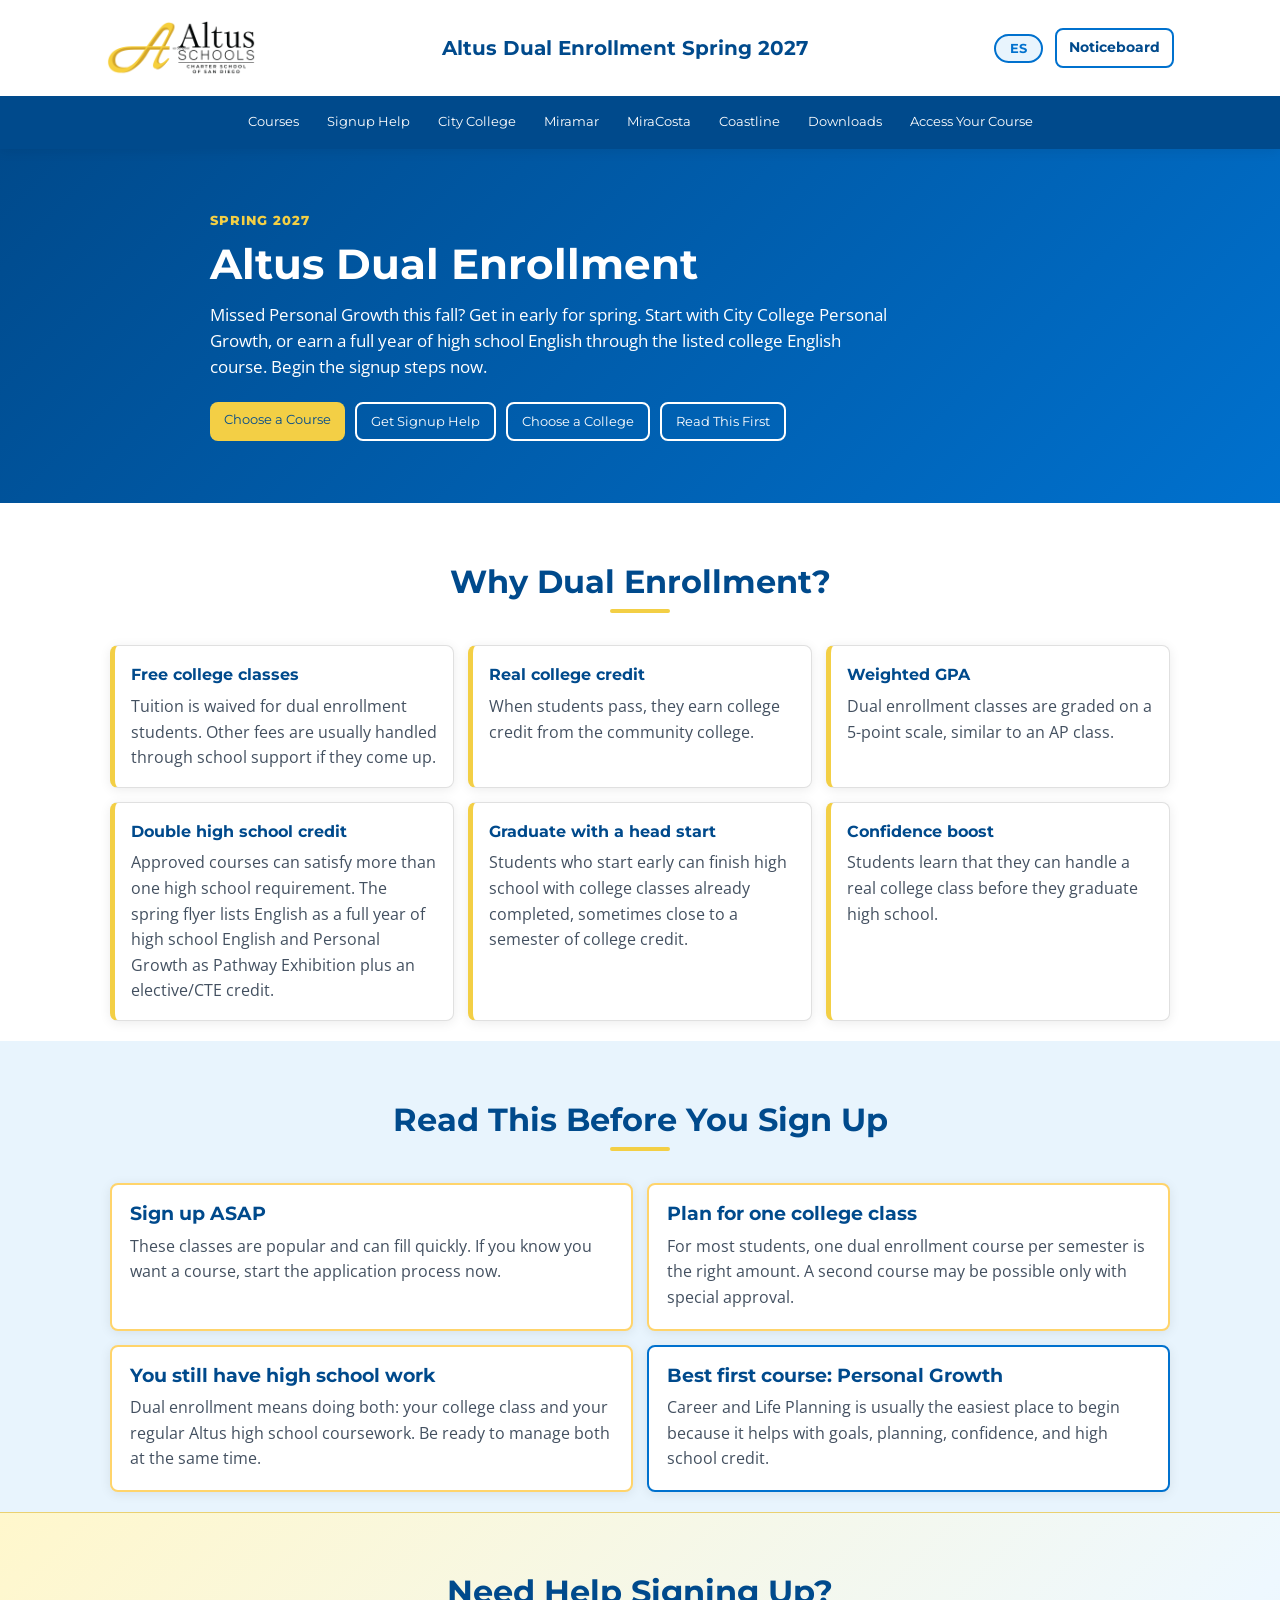
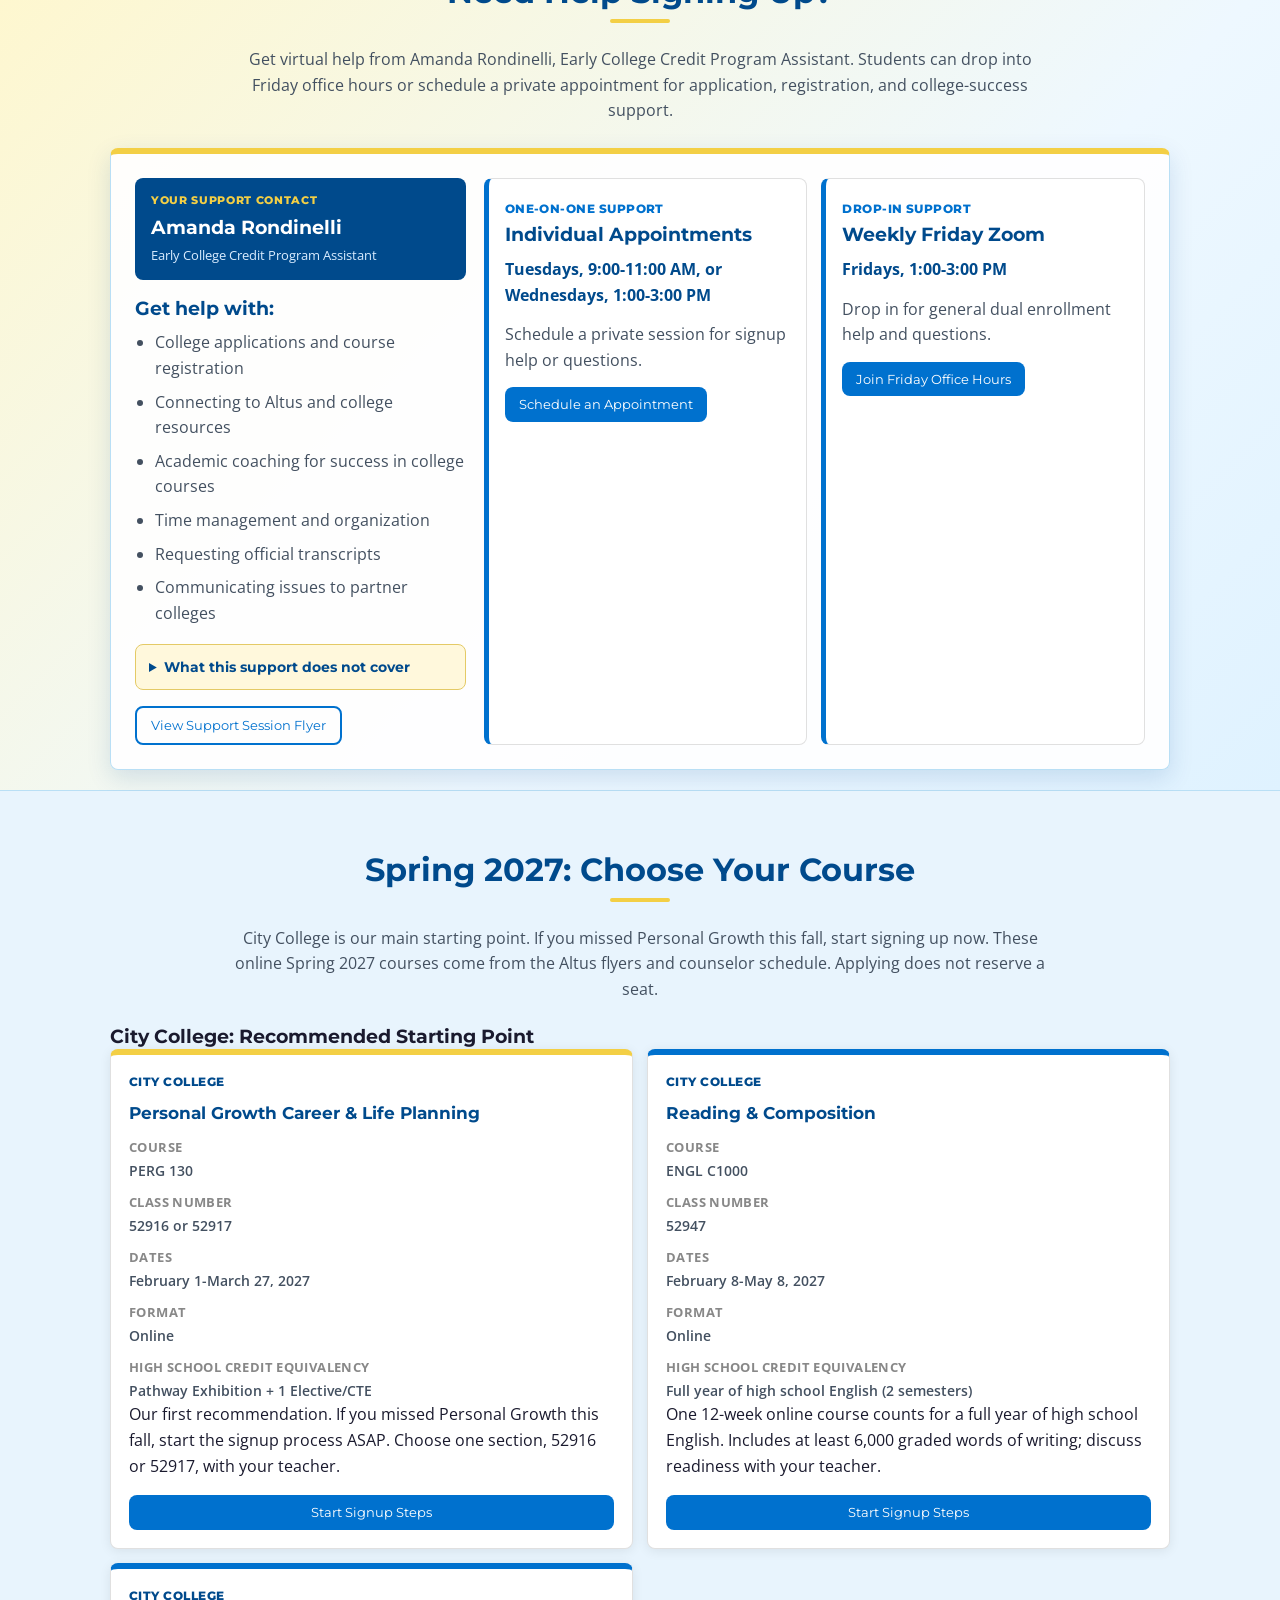
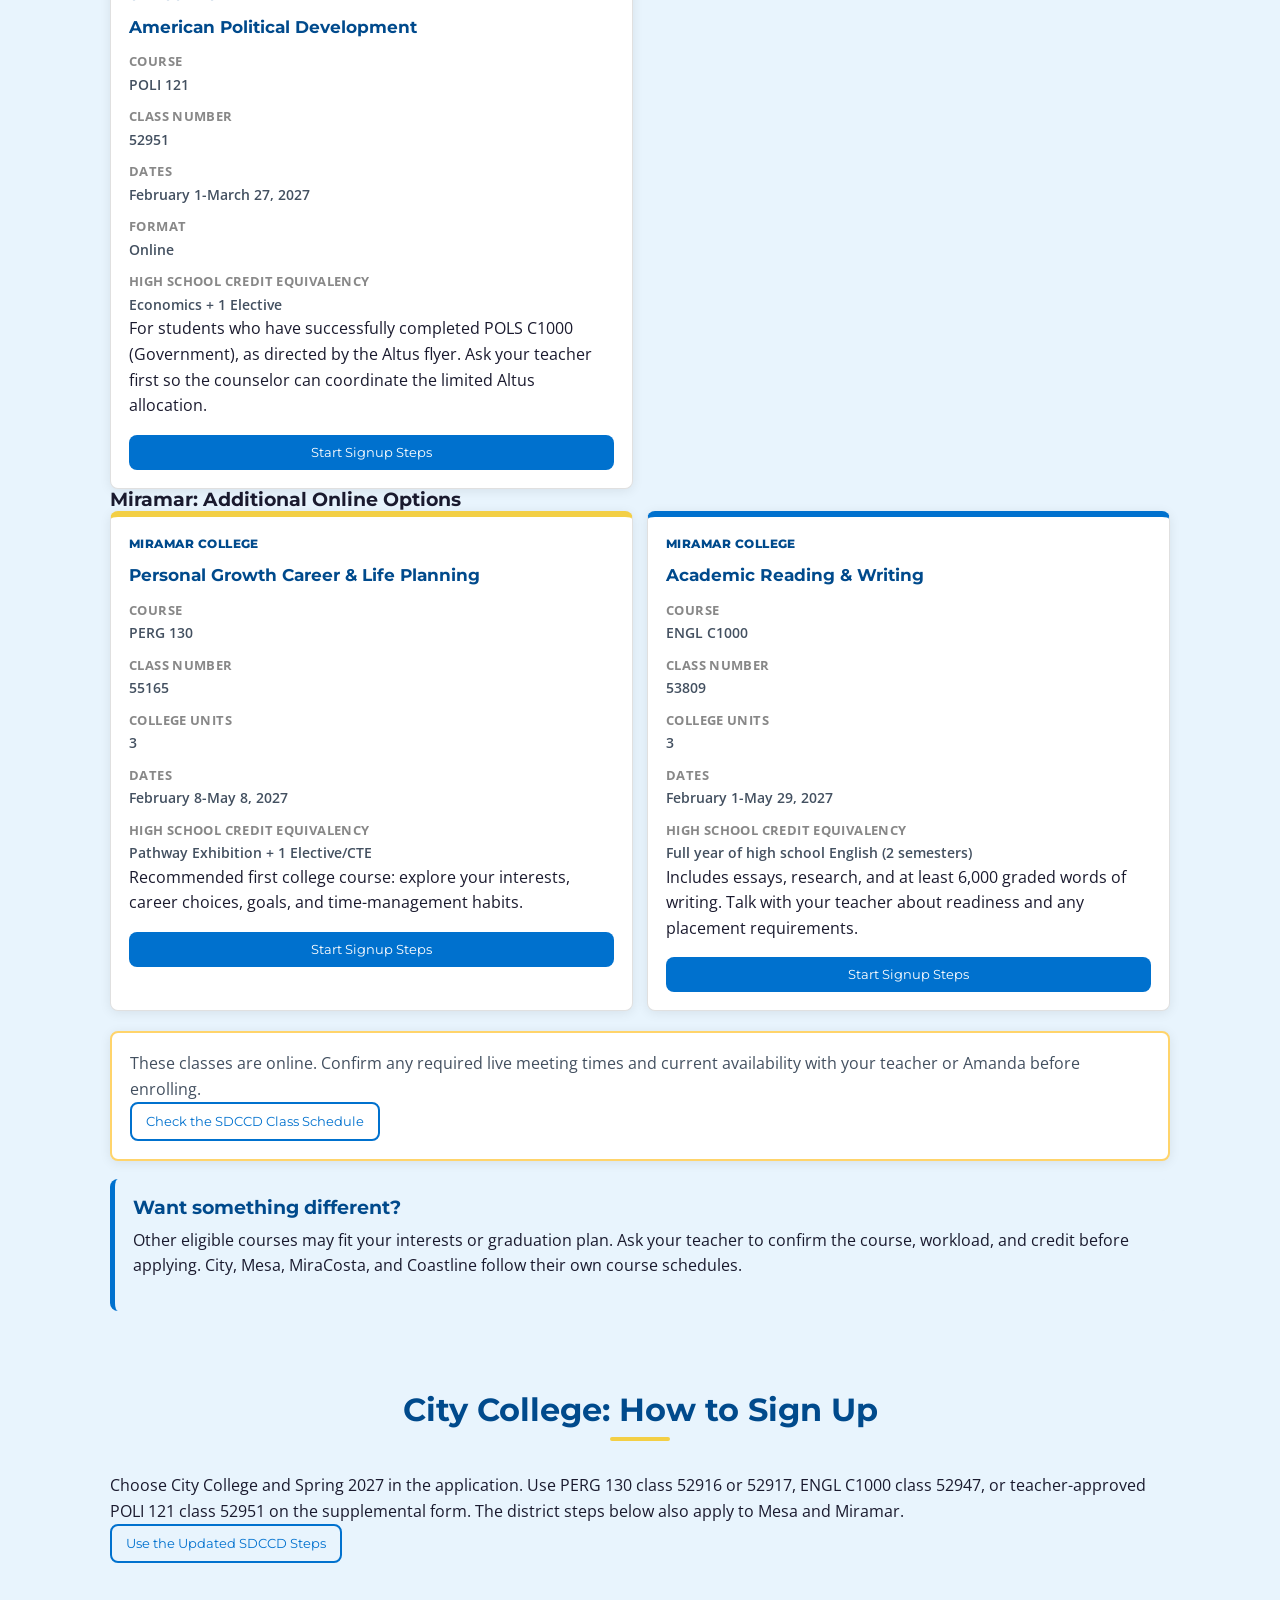
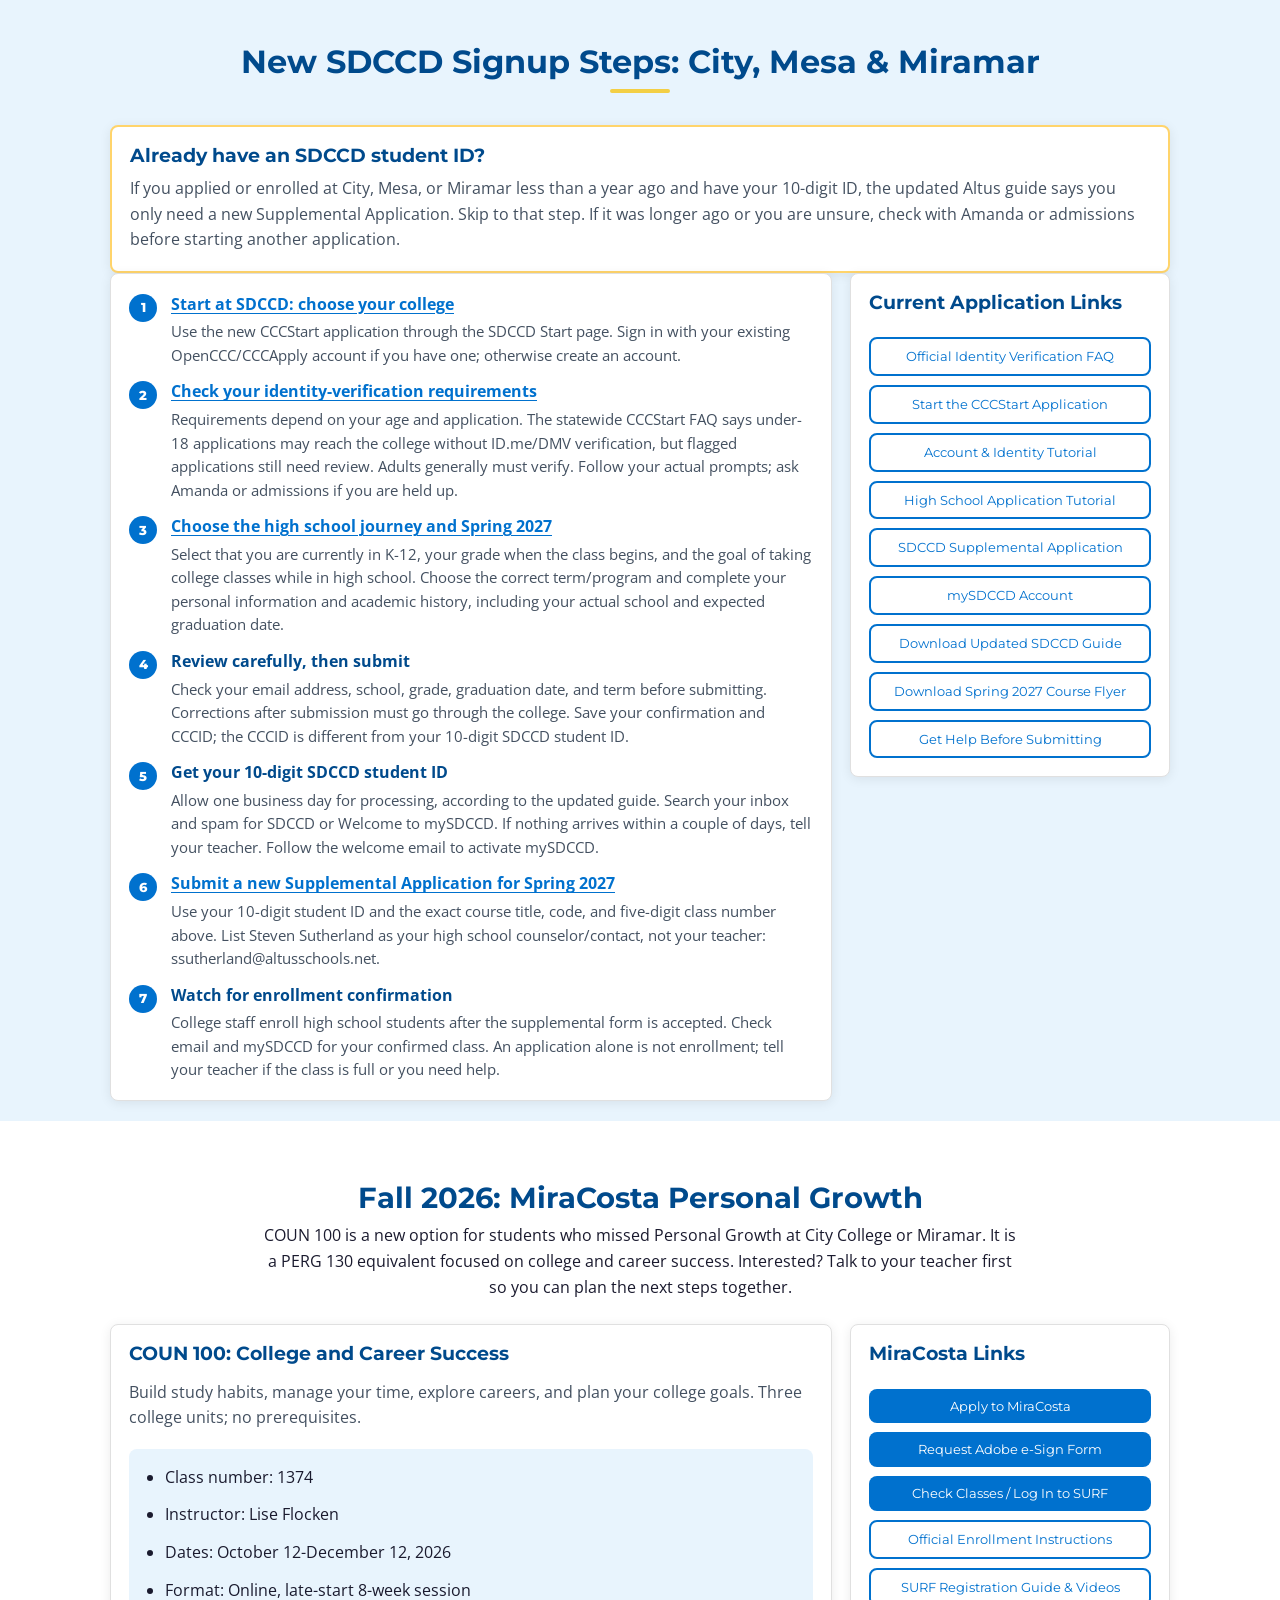
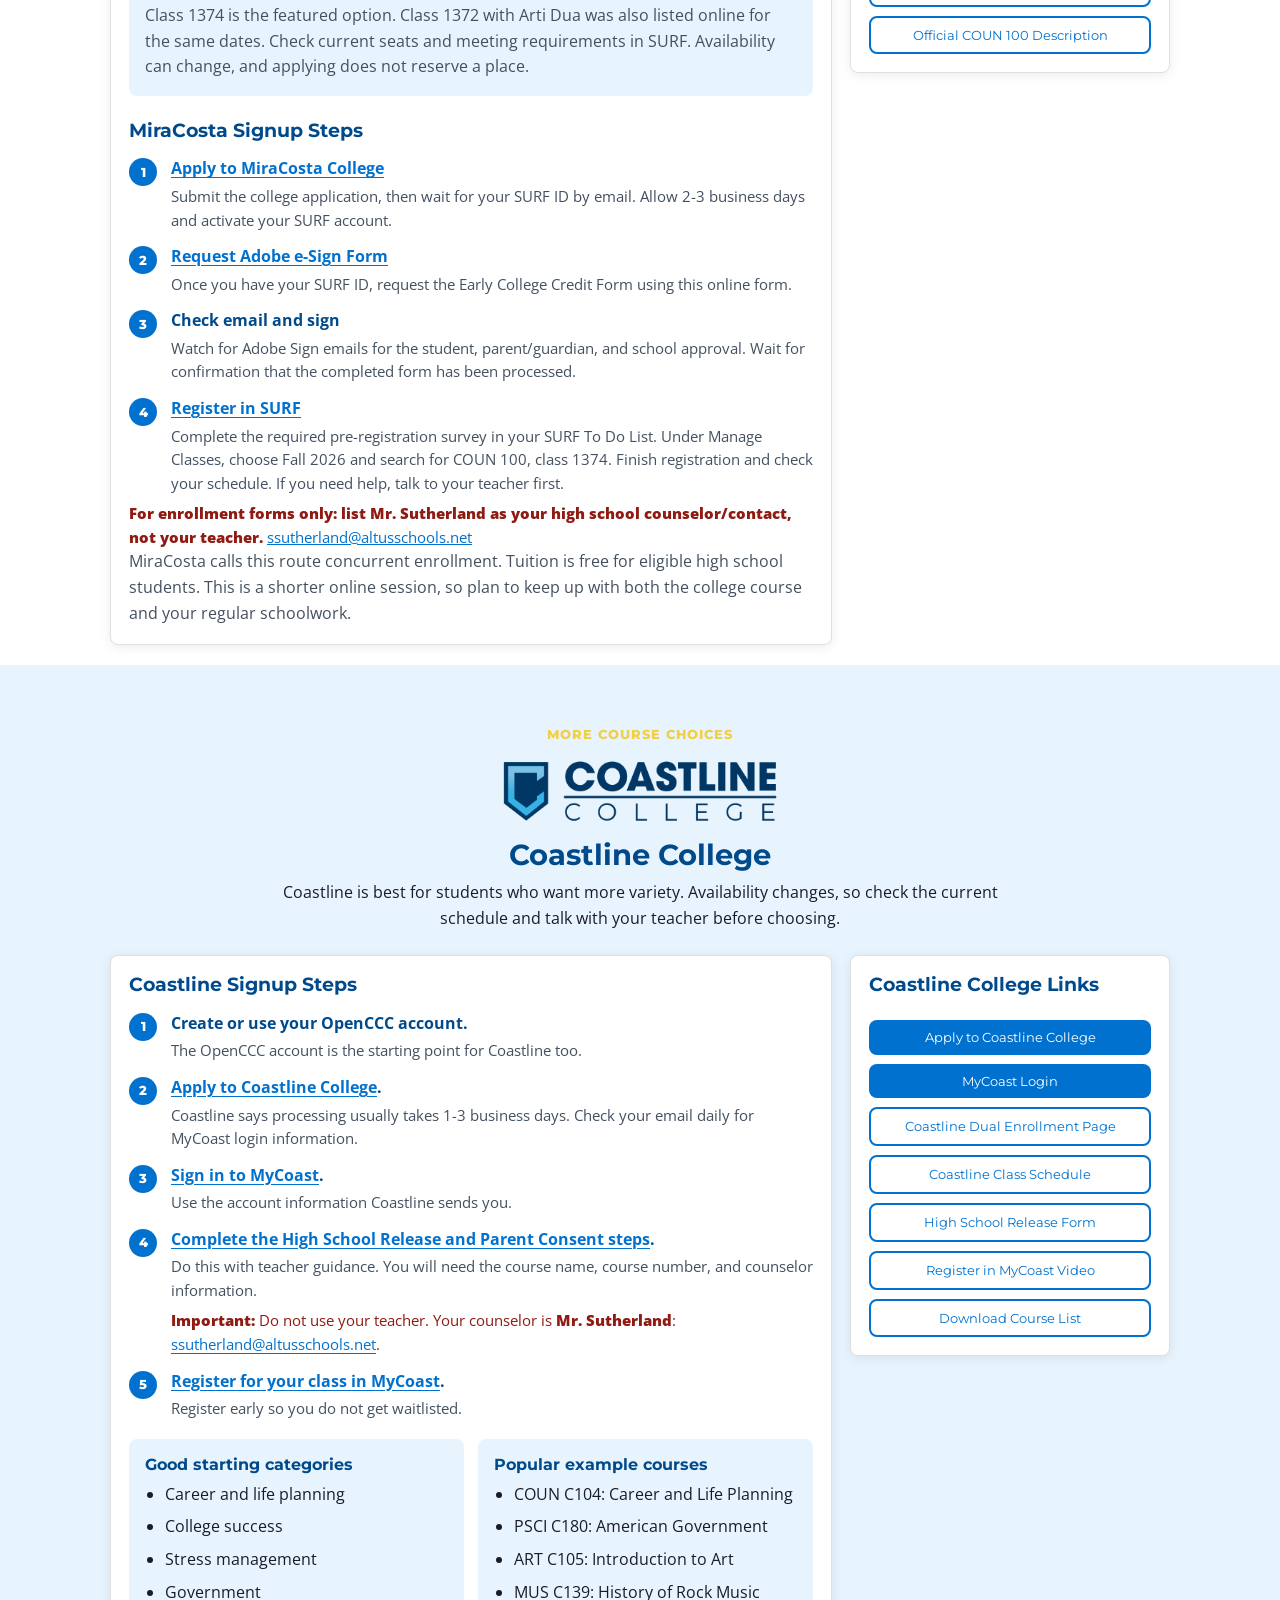
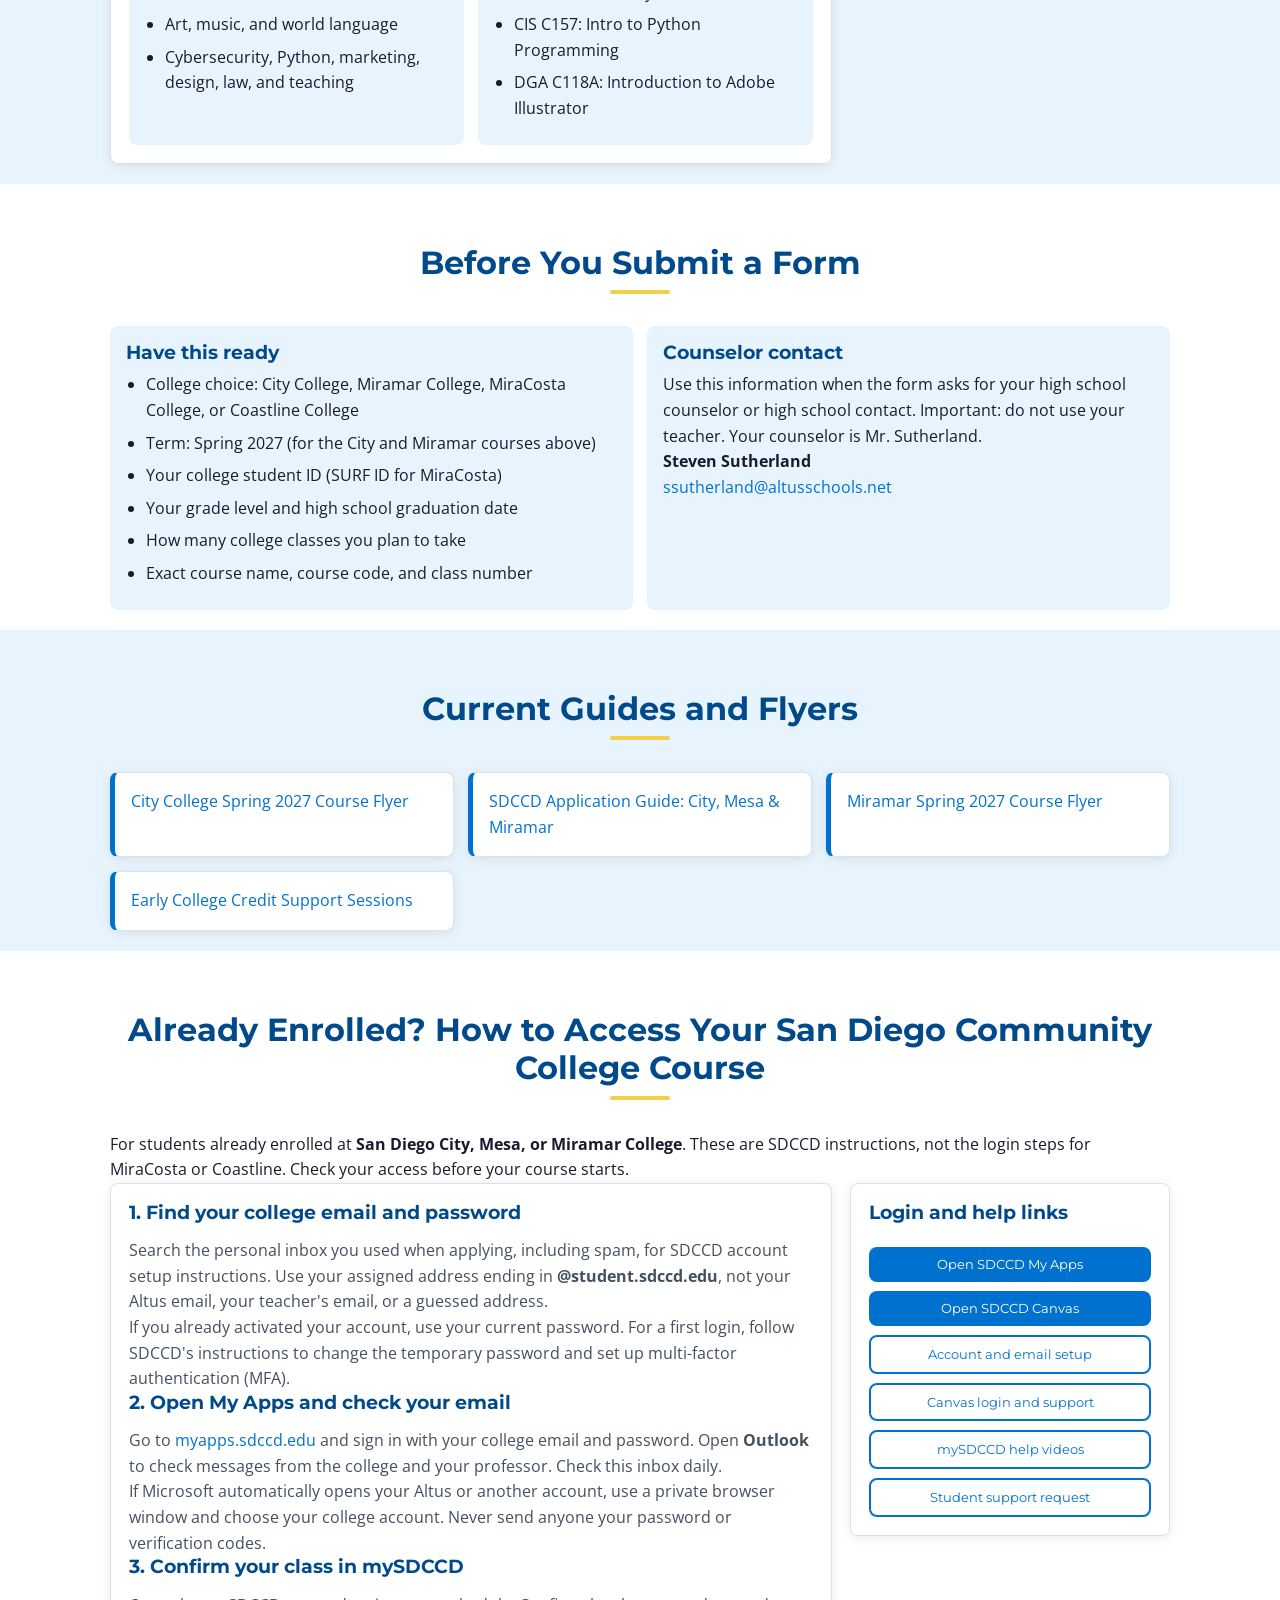
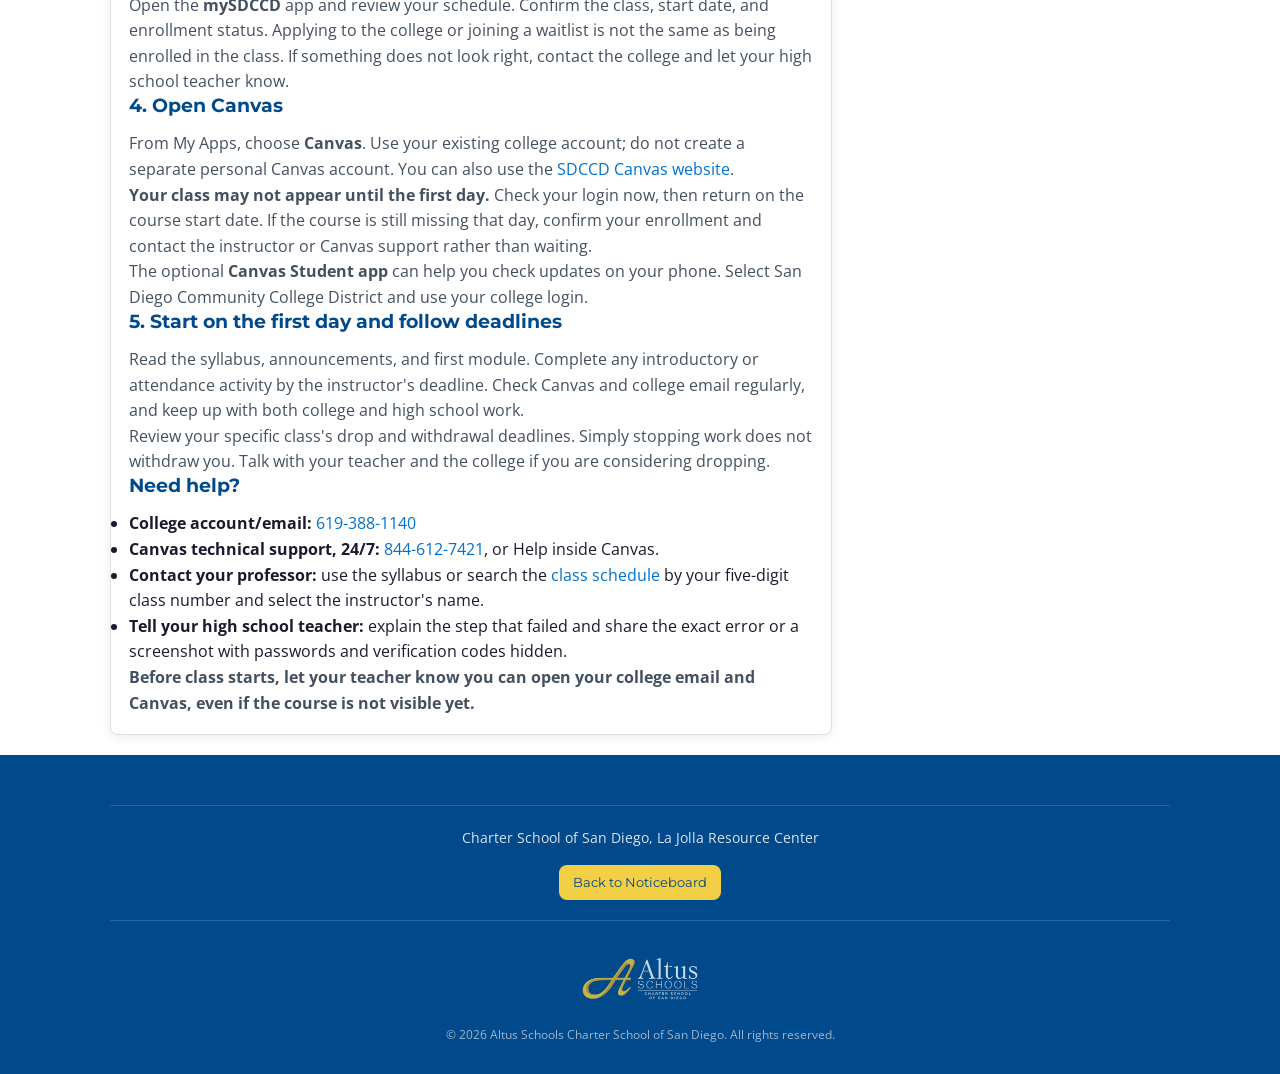
==== dual-enrollment.html @ cd418214 "Feature City Spring 2027 courses and clarify student ID requirements" ====
<!DOCTYPE html>
<html lang="en">
<head>
    <meta charset="UTF-8">
    <meta name="viewport" content="width=device-width, initial-scale=1.0">
    <title>Altus Dual Enrollment Spring 2027</title>
    <meta name="description" content="Step-by-step dual enrollment guide for Charter School of San Diego La Jolla students. Pick a course, choose a college, and follow the signup steps.">
    <link rel="preconnect" href="https://fonts.googleapis.com">
    <link rel="preconnect" href="https://fonts.gstatic.com" crossorigin>
    <link href="https://fonts.googleapis.com/css2?family=Montserrat:wght@400;600;700;800&family=Open+Sans:wght@400;500;600;700&display=swap" rel="stylesheet">
    <link rel="stylesheet" href="styles.css?v=20261007-1">
</head>
<body class="dual-page">
    <header class="site-header" id="top">
        <div class="header-inner">
            <img src="school-logos/Altus Schools CSSD Logo.png" alt="Altus Schools Charter School of San Diego" class="header-logo dual-header-logo">
            <h1 class="header-title dual-header-title">Altus Dual Enrollment Spring 2027</h1>
            <div class="header-controls">
                <button class="lang-toggle" id="dualLangToggle" aria-label="Toggle language">
                    <span class="lang-label">ES</span>
                </button>
                <a href="index.html" class="header-link">Noticeboard</a>
            </div>
        </div>
        <nav class="main-nav dual-nav" aria-label="Dual enrollment page sections">
            <ul class="nav-list">
                <li><a href="#courses">Courses</a></li>
                <li><a href="#support">Signup Help</a></li>
                <li><a href="#city">City College</a></li>
                <li><a href="#miramar">Miramar</a></li>
                <li><a href="#miracosta">MiraCosta</a></li>
                <li><a href="#coastline">Coastline</a></li>
                <li><a href="#downloads">Downloads</a></li>
                <li><a href="#course-access">Access Your Course</a></li>
            </ul>
        </nav>
    </header>

    <main>
        <section class="dual-hero">
            <div class="container dual-hero-inner">
                <div class="dual-hero-copy">
                    <p class="dual-kicker">Spring 2027</p>
                    <h2>Altus Dual Enrollment</h2>
                    <p class="dual-hero-lede">Missed Personal Growth this fall? Get in early for spring. Start with City College Personal Growth, or earn a full year of high school English through the listed college English course. Begin the signup steps now.</p>
                    <div class="dual-hero-actions">
                        <a href="#courses" class="btn btn-gold">Choose a Course</a>
                        <a href="#support" class="btn btn-outline btn-outline-light">Get Signup Help</a>
                        <a href="#miramar" class="btn btn-outline btn-outline-light">Choose a College</a>
                        <a href="#quick-check" class="btn btn-outline btn-outline-light">Read This First</a>
                    </div>
                </div>
            </div>
        </section>

        <section class="section" id="why">
            <div class="container">
                <h2 class="section-heading">Why Dual Enrollment?</h2>
                <div class="dual-benefits">
                    <div class="dual-benefit">
                        <strong>Free college classes</strong>
                        <span>Tuition is waived for dual enrollment students. Other fees are usually handled through school support if they come up.</span>
                    </div>
                    <div class="dual-benefit">
                        <strong>Real college credit</strong>
                        <span>When students pass, they earn college credit from the community college.</span>
                    </div>
                    <div class="dual-benefit">
                        <strong>Weighted GPA</strong>
                        <span>Dual enrollment classes are graded on a 5-point scale, similar to an AP class.</span>
                    </div>
                    <div class="dual-benefit">
                        <strong>Double high school credit</strong>
                        <span>Approved courses can satisfy more than one high school requirement. The spring flyer lists English as a full year of high school English and Personal Growth as Pathway Exhibition plus an elective/CTE credit.</span>
                    </div>
                    <div class="dual-benefit">
                        <strong>Graduate with a head start</strong>
                        <span>Students who start early can finish high school with college classes already completed, sometimes close to a semester of college credit.</span>
                    </div>
                    <div class="dual-benefit">
                        <strong>Confidence boost</strong>
                        <span>Students learn that they can handle a real college class before they graduate high school.</span>
                    </div>
                </div>
            </div>
        </section>

        <section class="section section-alt" id="quick-check">
            <div class="container">
                <h2 class="section-heading">Read This Before You Sign Up</h2>
                <div class="dual-alert-grid">
                    <div class="dual-alert">
                        <h3>Sign up ASAP</h3>
                        <p>These classes are popular and can fill quickly. If you know you want a course, start the application process now.</p>
                    </div>
                    <div class="dual-alert">
                        <h3>Plan for one college class</h3>
                        <p>For most students, one dual enrollment course per semester is the right amount. A second course may be possible only with special approval.</p>
                    </div>
                    <div class="dual-alert">
                        <h3>You still have high school work</h3>
                        <p>Dual enrollment means doing both: your college class and your regular Altus high school coursework. Be ready to manage both at the same time.</p>
                    </div>
                    <div class="dual-alert dual-alert-recommendation">
                        <h3>Best first course: Personal Growth</h3>
                        <p>Career and Life Planning is usually the easiest place to begin because it helps with goals, planning, confidence, and high school credit.</p>
                    </div>
                </div>
            </div>
        </section>

        <section class="section ecc-support-section" id="support">
            <div class="container">
                <h2 class="section-heading">Need Help Signing Up?</h2>
                <p class="dual-section-intro">Get virtual help from Amanda Rondinelli, Early College Credit Program Assistant. Students can drop into Friday office hours or schedule a private appointment for application, registration, and college-success support.</p>

                <div class="ecc-support-panel">
                    <div class="ecc-support-services">
                        <div class="ecc-support-person">
                            <span>Your support contact</span>
                            <strong>Amanda Rondinelli</strong>
                            <small>Early College Credit Program Assistant</small>
                        </div>
                        <h3>Get help with:</h3>
                        <ul class="ecc-support-list">
                            <li>College applications and course registration</li>
                            <li>Connecting to Altus and college resources</li>
                            <li>Academic coaching for success in college courses</li>
                            <li>Time management and organization</li>
                            <li>Requesting official transcripts</li>
                            <li>Communicating issues to partner colleges</li>
                        </ul>
                        <details class="ecc-support-boundaries">
                            <summary>What this support does not cover</summary>
                            <p>Course planning remains a team decision with the counselor, teacher, school leader, student, and parent. Amanda does not provide academic tutoring or directly troubleshoot college platforms, but she can connect students to the right support and escalate platform issues.</p>
                        </details>
                        <a href="dual-enrollment/docs/ecc-support-sessions-2026-27.pdf" target="_blank" rel="noopener" class="btn btn-outline">View Support Session Flyer</a>
                    </div>

                    <div class="ecc-support-options">
                        <article class="ecc-support-option">
                            <span class="ecc-support-label">One-on-one support</span>
                            <h3>Individual Appointments</h3>
                            <p class="ecc-support-time">Tuesdays, 9:00-11:00 AM, or Wednesdays, 1:00-3:00 PM</p>
                            <p>Schedule a private session for signup help or questions.</p>
                            <a href="https://calendly.com/arondinelli-altusschools/college-enrollment" target="_blank" rel="noopener" class="btn btn-primary">Schedule an Appointment</a>
                        </article>

                        <article class="ecc-support-option">
                            <span class="ecc-support-label">Drop-in support</span>
                            <h3>Weekly Friday Zoom</h3>
                            <p class="ecc-support-time">Fridays, 1:00-3:00 PM</p>
                            <p>Drop in for general dual enrollment help and questions.</p>
                            <a href="https://altusschools-net.zoom.us/j/92408707377" target="_blank" rel="noopener" class="btn btn-primary">Join Friday Office Hours</a>
                        </article>
                    </div>
                </div>
            </div>
        </section>

        <section class="section section-alt" id="courses"><div class="container"><h2 class="section-heading">Spring 2027: Choose Your Course</h2><p class="dual-section-intro">City College is our main starting point. If you missed Personal Growth this fall, start signing up now. These online Spring 2027 courses come from the Altus flyers and counselor schedule. Applying does not reserve a seat.</p><h3>City College: Recommended Starting Point</h3><div class="course-grid spring-course-grid"><article class="course-card course-card-recommended"><div class="course-card-top"><span class="course-college">City College</span></div><h3>Personal Growth Career &amp; Life Planning</h3><dl><div><dt>Course</dt><dd>PERG 130</dd></div><div><dt>Class number</dt><dd>52916 or 52917</dd></div><div><dt>Dates</dt><dd>February 1-March 27, 2027</dd></div><div><dt>Format</dt><dd>Online</dd></div><div><dt>High school credit equivalency</dt><dd>Pathway Exhibition + 1 Elective/CTE</dd></div></dl><p>Our first recommendation. If you missed Personal Growth this fall, start the signup process ASAP. Choose one section, 52916 or 52917, with your teacher.</p><div class="course-actions"><a href="#miramar" class="btn btn-primary">Start Signup Steps</a></div></article><article class="course-card"><div class="course-card-top"><span class="course-college">City College</span></div><h3>Reading &amp; Composition</h3><dl><div><dt>Course</dt><dd>ENGL C1000</dd></div><div><dt>Class number</dt><dd>52947</dd></div><div><dt>Dates</dt><dd>February 8-May 8, 2027</dd></div><div><dt>Format</dt><dd>Online</dd></div><div><dt>High school credit equivalency</dt><dd>Full year of high school English (2 semesters)</dd></div></dl><p>One 12-week online course counts for a full year of high school English. Includes at least 6,000 graded words of writing; discuss readiness with your teacher.</p><div class="course-actions"><a href="#miramar" class="btn btn-primary">Start Signup Steps</a></div></article><article class="course-card"><div class="course-card-top"><span class="course-college">City College</span></div><h3>American Political Development</h3><dl><div><dt>Course</dt><dd>POLI 121</dd></div><div><dt>Class number</dt><dd>52951</dd></div><div><dt>Dates</dt><dd>February 1-March 27, 2027</dd></div><div><dt>Format</dt><dd>Online</dd></div><div><dt>High school credit equivalency</dt><dd>Economics + 1 Elective</dd></div></dl><p>For students who have successfully completed POLS C1000 (Government), as directed by the Altus flyer. Ask your teacher first so the counselor can coordinate the limited Altus allocation.</p><div class="course-actions"><a href="#miramar" class="btn btn-primary">Start Signup Steps</a></div></article></div><h3>Miramar: Additional Online Options</h3><div class="course-grid spring-course-grid"><article class="course-card course-card-recommended"><div class="course-card-top"><span class="course-college">Miramar College</span></div><h3>Personal Growth Career &amp; Life Planning</h3><dl><div><dt>Course</dt><dd>PERG 130</dd></div><div><dt>Class number</dt><dd>55165</dd></div><div><dt>College units</dt><dd>3</dd></div><div><dt>Dates</dt><dd>February 8-May 8, 2027</dd></div><div><dt>High school credit equivalency</dt><dd>Pathway Exhibition + 1 Elective/CTE</dd></div></dl><p>Recommended first college course: explore your interests, career choices, goals, and time-management habits.</p><div class="course-actions"><a href="#miramar" class="btn btn-primary">Start Signup Steps</a></div></article><article class="course-card"><div class="course-card-top"><span class="course-college">Miramar College</span></div><h3>Academic Reading &amp; Writing</h3><dl><div><dt>Course</dt><dd>ENGL C1000</dd></div><div><dt>Class number</dt><dd>53809</dd></div><div><dt>College units</dt><dd>3</dd></div><div><dt>Dates</dt><dd>February 1-May 29, 2027</dd></div><div><dt>High school credit equivalency</dt><dd>Full year of high school English (2 semesters)</dd></div></dl><p>Includes essays, research, and at least 6,000 graded words of writing. Talk with your teacher about readiness and any placement requirements.</p><div class="course-actions"><a href="#miramar" class="btn btn-primary">Start Signup Steps</a></div></article></div><div class="dual-alert"><p>These classes are online. Confirm any required live meeting times and current availability with your teacher or Amanda before enrolling.</p><a href="https://www.sdccd.edu/students/class-search/search.html" class="btn btn-outline" target="_blank" rel="noopener">Check the SDCCD Class Schedule</a></div><div class="dual-more-options"><h3>Want something different?</h3><p>Other eligible courses may fit your interests or graduation plan. Ask your teacher to confirm the course, workload, and credit before applying. City, Mesa, MiraCosta, and Coastline follow their own course schedules.</p></div></div></section>

        <section class="section section-alt" id="city"><div class="container"><h2 class="section-heading">City College: How to Sign Up</h2><p>Choose City College and Spring 2027 in the application. Use PERG 130 class 52916 or 52917, ENGL C1000 class 52947, or teacher-approved POLI 121 class 52951 on the supplemental form. The district steps below also apply to Mesa and Miramar.</p><a href="#miramar" class="btn btn-outline">Use the Updated SDCCD Steps</a></div></section>
<section class="section section-alt" id="miramar"><div class="container"><h2 class="section-heading">New SDCCD Signup Steps: City, Mesa &amp; Miramar</h2><div class="dual-alert"><h3>Already have an SDCCD student ID?</h3><p>If you applied or enrolled at City, Mesa, or Miramar less than a year ago and have your 10-digit ID, the updated Altus guide says you only need a new Supplemental Application. Skip to that step. If it was longer ago or you are unsure, check with Amanda or admissions before starting another application.</p></div><div class="college-layout"><div class="college-main"><ol class="dual-steps"><li><strong><a href="https://www.sdccd.edu/start/index.aspx" class="" target="_blank" rel="noopener">Start at SDCCD: choose your college</a></strong><span>Use the new CCCStart application through the SDCCD Start page. Sign in with your existing OpenCCC/CCCApply account if you have one; otherwise create an account.</span></li><li><strong><a href="https://mysdccd.atlassian.net/wiki/spaces/MYS/pages/3477798913/Getting+Started+at+SDCCD" class="" target="_blank" rel="noopener">Check your identity-verification requirements</a></strong><span>Requirements depend on your age and application. The statewide CCCStart FAQ says under-18 applications may reach the college without ID.me/DMV verification, but flagged applications still need review. Adults generally must verify. Follow your actual prompts; ask Amanda or admissions if you are held up.</span></li><li><strong><a href="https://mysdccd.atlassian.net/wiki/spaces/MYS/pages/3480256523/High+School+CCAP+Dual+Enrollment+Journey" class="" target="_blank" rel="noopener">Choose the high school journey and Spring 2027</a></strong><span>Select that you are currently in K-12, your grade when the class begins, and the goal of taking college classes while in high school. Choose the correct term/program and complete your personal information and academic history, including your actual school and expected graduation date.</span></li><li><strong>Review carefully, then submit</strong><span>Check your email address, school, grade, graduation date, and term before submitting. Corrections after submission must go through the college. Save your confirmation and CCCID; the CCCID is different from your 10-digit SDCCD student ID.</span></li><li><strong>Get your 10-digit SDCCD student ID</strong><span>Allow one business day for processing, according to the updated guide. Search your inbox and spam for SDCCD or Welcome to mySDCCD. If nothing arrives within a couple of days, tell your teacher. Follow the welcome email to activate mySDCCD.</span></li><li><strong><a href="https://mysdccd.atlassian.net/servicedesk/customer/portal/4/group/73/create/77" class="" target="_blank" rel="noopener">Submit a new Supplemental Application for Spring 2027</a></strong><span>Use your 10-digit student ID and the exact course title, code, and five-digit class number above. List Steven Sutherland as your high school counselor/contact, not your teacher: ssutherland@altusschools.net.</span></li><li><strong>Watch for enrollment confirmation</strong><span>College staff enroll high school students after the supplemental form is accepted. Check email and mySDCCD for your confirmed class. An application alone is not enrollment; tell your teacher if the class is full or you need help.</span></li></ol></div><aside class="college-links"><h3>Current Application Links</h3><a href="https://cccnext.jira.com/wiki/spaces/PD/pages/5125931009/Required+ID+Verification+Questions+Answered" target="_blank" rel="noopener" class="btn btn-outline">Official Identity Verification FAQ</a><a href="https://www.sdccd.edu/start/index.aspx" class="btn btn-outline" target="_blank" rel="noopener">Start the CCCStart Application</a><a href="https://mysdccd.atlassian.net/wiki/spaces/MYS/pages/3477798913/Getting+Started+at+SDCCD" class="btn btn-outline" target="_blank" rel="noopener">Account &amp; Identity Tutorial</a><a href="https://mysdccd.atlassian.net/wiki/spaces/MYS/pages/3480256523/High+School+CCAP+Dual+Enrollment+Journey" class="btn btn-outline" target="_blank" rel="noopener">High School Application Tutorial</a><a href="https://mysdccd.atlassian.net/servicedesk/customer/portal/4/group/73/create/77" class="btn btn-outline" target="_blank" rel="noopener">SDCCD Supplemental Application</a><a href="https://www.sdccd.edu/mysdccd/" class="btn btn-outline" target="_blank" rel="noopener">mySDCCD Account</a><a href="dual-enrollment/docs/sdccd-application-guide-spring-2027.pdf" class="btn btn-outline" target="_blank" rel="noopener">Download Updated SDCCD Guide</a><a href="dual-enrollment/docs/miramar-spring-2027-course-flyer.pdf" class="btn btn-outline" target="_blank" rel="noopener">Download Spring 2027 Course Flyer</a><a href="#support" class="btn btn-outline">Get Help Before Submitting</a></aside></div></div></section>
<section class="section section-alt" id="miracosta-announcement" hidden></section>
        <section class="section" id="miracosta">
            <div class="container"><h2 class="section-heading">MiraCosta</h2><p><a href="https://miracosta.edu/admissions-and-aid/high-school-students/concurrent-enrollment/index.html">MiraCosta enrollment information</a></p></div>
        </section>





        <section class="section section-alt" id="coastline">
            <div class="container">
                <div class="college-section-header">
                    <p class="dual-kicker">More course choices</p>
                    <div class="college-brand-row">
                        <img src="dual-enrollment/images/coastline-college-logo.png" alt="Coastline College" class="college-logo college-logo-wide">
                        <h2>Coastline College</h2>
                    </div>
                    <p>Coastline is best for students who want more variety. Availability changes, so check the current schedule and talk with your teacher before choosing.</p>
                </div>

                <div class="college-layout">
                    <div class="college-main">
                        <h3>Coastline Signup Steps</h3>
                        <ol class="dual-steps">
                            <li>
                                <strong>Create or use your OpenCCC account.</strong>
                                <span>The OpenCCC account is the starting point for Coastline too.</span>
                            </li>
                            <li>
                                <strong><a href="https://www.opencccapply.net/gateway/apply?cccMisCode=831" target="_blank" rel="noopener">Apply to Coastline College</a>.</strong>
                                <span>Coastline says processing usually takes 1-3 business days. Check your email daily for MyCoast login information.</span>
                            </li>
                            <li>
                                <strong><a href="https://www.coastline.edu/mycoast.php" target="_blank" rel="noopener">Sign in to MyCoast</a>.</strong>
                                <span>Use the account information Coastline sends you.</span>
                            </li>
                            <li>
                                <strong><a href="https://federation.ngwebsolutions.com/sp/startSSO.ping?PartnerIdpId=https://sts.windows.net/ee57f555-1d70-4a8b-8eda-c0f4071a4458/&SpSessionAuthnAdapterId=cccdDF2&TargetResource=https%3a%2f%2fdynamicforms.ngwebsolutions.com%2fSubmit%2fStart%2f461288a0-6649-4615-9482-3d25bc4a6b8e" target="_blank" rel="noopener">Complete the High School Release and Parent Consent steps</a>.</strong>
                                <span>Do this with teacher guidance. You will need the course name, course number, and counselor information.</span>
                                <p class="counselor-warning"><strong>Important:</strong> Do not use your teacher. Your counselor is <strong>Mr. Sutherland</strong>: <a href="mailto:ssutherland@altusschools.net">ssutherland@altusschools.net</a>.</p>
                            </li>
                            <li>
                                <strong><a href="https://www.coastline.edu/mycoast.php" target="_blank" rel="noopener">Register for your class in MyCoast</a>.</strong>
                                <span>Register early so you do not get waitlisted.</span>
                            </li>
                        </ol>

                        <div class="coastline-grid">
                            <div>
                                <h4>Good starting categories</h4>
                                <ul>
                                    <li>Career and life planning</li>
                                    <li>College success</li>
                                    <li>Stress management</li>
                                    <li>Government</li>
                                    <li>Art, music, and world language</li>
                                    <li>Cybersecurity, Python, marketing, design, law, and teaching</li>
                                </ul>
                            </div>
                            <div>
                                <h4>Popular example courses</h4>
                                <ul>
                                    <li>COUN C104: Career and Life Planning</li>
                                    <li>PSCI C180: American Government</li>
                                    <li>ART C105: Introduction to Art</li>
                                    <li>MUS C139: History of Rock Music</li>
                                    <li>CIS C157: Intro to Python Programming</li>
                                    <li>DGA C118A: Introduction to Adobe Illustrator</li>
                                </ul>
                            </div>
                        </div>
                    </div>

                    <aside class="college-links">
                        <h3>Coastline College Links</h3>
                        <a href="https://www.opencccapply.net/gateway/apply?cccMisCode=831" target="_blank" rel="noopener" class="btn btn-primary">Apply to Coastline College</a>
                        <a href="https://www.coastline.edu/mycoast.php" target="_blank" rel="noopener" class="btn btn-primary">MyCoast Login</a>
                        <a href="https://www.coastline.edu/admissions-and-records/dual-enrollment.php" target="_blank" rel="noopener" class="btn btn-outline">Coastline Dual Enrollment Page</a>
                        <a href="https://www.coastline.edu/academics/class-schedules.php" target="_blank" rel="noopener" class="btn btn-outline">Coastline Class Schedule</a>
                        <a href="https://federation.ngwebsolutions.com/sp/startSSO.ping?PartnerIdpId=https://sts.windows.net/ee57f555-1d70-4a8b-8eda-c0f4071a4458/&SpSessionAuthnAdapterId=cccdDF2&TargetResource=https%3a%2f%2fdynamicforms.ngwebsolutions.com%2fSubmit%2fStart%2f461288a0-6649-4615-9482-3d25bc4a6b8e" target="_blank" rel="noopener" class="btn btn-outline">High School Release Form</a>
                        <a href="https://youtu.be/xLVtmtBeXR4" target="_blank" rel="noopener" class="btn btn-outline">Register in MyCoast Video</a>
                        <a href="dual-enrollment/docs/coastline-course-recommendations.pdf" target="_blank" class="btn btn-outline">Download Course List</a>
                    </aside>
                </div>
            </div>
        </section>

        <section class="section" id="form-checklist">
            <div class="container">
                <h2 class="section-heading">Before You Submit a Form</h2>
                <div class="form-checklist">
                    <div>
                        <h3>Have this ready</h3>
                        <ul>
                            <li>College choice: City College, Miramar College, MiraCosta College, or Coastline College</li>
                            <li>Term: Spring 2027 (for the City and Miramar courses above)</li>
                            <li>Your college student ID (SURF ID for MiraCosta)</li>
                            <li>Your grade level and high school graduation date</li>
                            <li>How many college classes you plan to take</li>
                            <li>Exact course name, course code, and class number</li>
                        </ul>
                    </div>
                    <div>
                        <h3>Counselor contact</h3>
                        <p>Use this information when the form asks for your high school counselor or high school contact. Important: do not use your teacher. Your counselor is Mr. Sutherland.</p>
                        <p><strong>Steven Sutherland</strong><br><a href="mailto:ssutherland@altusschools.net">ssutherland@altusschools.net</a></p>
                    </div>
                </div>
            </div>
        </section>

        <section class="section section-alt" id="downloads"><div class="container"><h2 class="section-heading">Current Guides and Flyers</h2><div class="download-grid"><a href="dual-enrollment/docs/city-spring-2027-course-flyer.pdf" target="_blank" rel="noopener" class="download-card">City College Spring 2027 Course Flyer</a><a href="dual-enrollment/docs/sdccd-application-guide-spring-2027.pdf" class="download-card" target="_blank" rel="noopener">SDCCD Application Guide: City, Mesa &amp; Miramar</a><a href="dual-enrollment/docs/miramar-spring-2027-course-flyer.pdf" class="download-card" target="_blank" rel="noopener">Miramar Spring 2027 Course Flyer</a><a href="dual-enrollment/docs/ecc-support-sessions-2026-27.pdf" class="download-card" target="_blank" rel="noopener">Early College Credit Support Sessions</a></div></div></section>
        <section class="section" id="course-access" aria-labelledby="courseAccessTitle">
            <div class="container">
                <h2 class="section-heading" id="courseAccessTitle"></h2>
                <div id="courseAccessBody"></div>
            </div>
        </section>
    </main>

    <footer class="site-footer">
        <div class="container">
            <div class="footer-info">
                <p class="footer-address">Charter School of San Diego, La Jolla Resource Center</p>
                <a href="index.html" class="btn btn-gold">Back to Noticeboard</a>
            </div>
            <div class="footer-bottom">
                <img src="school-logos/Altus Schools CSSD Logo - White.png" alt="Altus Schools Charter School of San Diego" class="footer-logo">
                <p class="footer-copy">&copy; 2026 Altus Schools Charter School of San Diego. All rights reserved.</p>
            </div>
        </div>
    </footer>
    <script src="dual-enrollment.js?v=20261014-6"></script>
</body>
</html>
---- styles.css ----
/* ============================================
   LA JOLLA NOTICEBOARD — STYLES
   Mobile-first responsive design
   ============================================ */

/* --- CSS Variables --- */
:root {
    --primary-blue: #0071CE;
    --dark-blue: #004A8C;
    --gold: #F3CF45;
    --light-blue: #E8F4FD;
    --cyan: #6EC4E9;
    --white: #FFFFFF;
    --dark-text: #1a1a2e;
    --gray-light: #f5f5f5;
    --gray-medium: #888;
    --gray-border: #e0e0e0;
    --shadow: 0 2px 12px rgba(0, 0, 0, 0.08);
    --shadow-hover: 0 4px 20px rgba(0, 0, 0, 0.12);
    --radius: 12px;
    --radius-sm: 8px;
    --transition: 0.3s ease;
}

/* --- Reset & Base --- */
*, *::before, *::after {
    box-sizing: border-box;
    margin: 0;
    padding: 0;
}

html {
    scroll-behavior: smooth;
    scroll-padding-top: 70px;
}

body {
    font-family: 'Open Sans', sans-serif;
    color: var(--dark-text);
    line-height: 1.6;
    background: var(--white);
    -webkit-font-smoothing: antialiased;
}

img {
    max-width: 100%;
    height: auto;
    display: block;
}

a {
    color: var(--primary-blue);
    text-decoration: none;
    transition: color var(--transition);
}

a:hover {
    color: var(--dark-blue);
    text-decoration: underline;
}

.container {
    width: 100%;
    max-width: 1100px;
    margin: 0 auto;
    padding: 0 20px;
}

/* --- Typography --- */
h1, h2, h3, h4 {
    font-family: 'Montserrat', sans-serif;
    line-height: 1.2;
}

.section-heading {
    font-size: 1.75rem;
    font-weight: 700;
    color: var(--dark-blue);
    text-align: center;
    margin-bottom: 2rem;
    position: relative;
    padding-bottom: 0.75rem;
}

.section-heading::after {
    content: '';
    position: absolute;
    bottom: 0;
    left: 50%;
    transform: translateX(-50%);
    width: 60px;
    height: 4px;
    background: var(--gold);
    border-radius: 2px;
}

.section-heading-light {
    color: var(--white);
}

.section-heading-light::after {
    background: var(--gold);
}

/* --- Buttons --- */
.btn {
    display: inline-block;
    padding: 10px 24px;
    border-radius: 50px;
    font-family: 'Montserrat', sans-serif;
    font-weight: 400;
    font-size: 0.9rem;
    text-decoration: none;
    transition: all var(--transition);
    cursor: pointer;
    border: none;
    text-align: center;
}

.btn-primary {
    background: var(--primary-blue);
    color: var(--white);
}

.btn-primary:hover {
    background: var(--dark-blue);
    color: var(--white);
    text-decoration: none;
}

.btn-gold {
    background: var(--gold);
    color: var(--dark-blue);
}

.btn-gold:hover {
    background: #e5c13a;
    color: var(--dark-blue);
    text-decoration: none;
}

.btn-outline {
    background: transparent;
    color: var(--primary-blue);
    border: 2px solid var(--primary-blue);
}

.btn-outline:hover {
    background: var(--primary-blue);
    color: var(--white);
    text-decoration: none;
}

/* ============================================
   HEADER & NAVIGATION
   ============================================ */
.site-header {
    position: sticky;
    top: 0;
    z-index: 1000;
    background: var(--white);
    box-shadow: var(--shadow);
}

.header-inner {
    display: flex;
    align-items: center;
    justify-content: space-between;
    padding: 6px 16px;
    max-width: 1100px;
    margin: 0 auto;
}

.header-brand {
    display: flex;
    align-items: center;
}

.header-logo {
    width: 44px;
    height: auto;
    object-fit: contain;
}

.header-title {
    font-size: 1rem;
    font-weight: 700;
    color: var(--dark-blue);
    white-space: nowrap;
}

.header-controls {
    display: flex;
    align-items: center;
    gap: 12px;
}

/* Language Toggle */
.lang-toggle {
    background: var(--light-blue);
    border: 2px solid var(--primary-blue);
    border-radius: 50px;
    padding: 5px 14px;
    cursor: pointer;
    transition: all var(--transition);
    display: flex;
    align-items: center;
    gap: 4px;
}

.lang-toggle:hover {
    background: var(--primary-blue);
}

.lang-toggle:hover .lang-label {
    color: var(--white);
}

.lang-label {
    font-family: 'Montserrat', sans-serif;
    font-weight: 700;
    font-size: 0.8rem;
    color: var(--primary-blue);
}

/* Hamburger */
.hamburger {
    display: flex;
    flex-direction: column;
    gap: 5px;
    background: none;
    border: none;
    cursor: pointer;
    padding: 5px;
}

.hamburger span {
    display: block;
    width: 24px;
    height: 3px;
    background: var(--dark-blue);
    border-radius: 2px;
    transition: all var(--transition);
}

.hamburger.active span:nth-child(1) {
    transform: rotate(45deg) translate(5px, 6px);
}

.hamburger.active span:nth-child(2) {
    opacity: 0;
}

.hamburger.active span:nth-child(3) {
    transform: rotate(-45deg) translate(5px, -6px);
}

/* Navigation */
.main-nav {
    max-height: 0;
    overflow: hidden;
    transition: max-height 0.4s ease;
    background: var(--white);
    border-top: 1px solid var(--gray-border);
}

.main-nav.open {
    max-height: 500px;
}

.nav-list {
    list-style: none;
    display: flex;
    flex-direction: column;
    max-width: 1100px;
    margin: 0 auto;
    padding: 8px 20px;
}

.nav-list li a {
    display: block;
    padding: 10px 0;
    font-family: 'Montserrat', sans-serif;
    font-weight: 400;
    font-size: 0.9rem;
    color: var(--dark-blue);
    border-bottom: 1px solid var(--gray-border);
}

.nav-list li:last-child a {
    border-bottom: none;
}

.nav-list li a:hover {
    color: var(--primary-blue);
    text-decoration: none;
}

/* ============================================
   HERO BANNER
   ============================================ */
.hero {
    position: relative;
    background: url('images/bluegradient.PNG') center center / cover no-repeat;
    padding: 40px 20px 40px;
    text-align: center;
    overflow: hidden;
}

.hero::before {
    content: '';
    position: absolute;
    top: -50%;
    right: -20%;
    width: 400px;
    height: 400px;
    background: rgba(255, 255, 255, 0.03);
    border-radius: 50%;
}

.hero-content {
    position: relative;
    z-index: 1;
    max-width: 700px;
    margin: 0 auto;
}

.hero-logo {
    width: 160px;
    margin: 0 auto 16px;
}

.hero-title {
    font-size: 1.5rem;
    font-weight: 700;
    color: var(--white);
    margin-bottom: 8px;
}

.hero-day {
    font-family: 'Montserrat', sans-serif;
    font-size: 1.4rem;
    font-weight: 700;
    color: var(--gold);
    margin-bottom: 2px;
}

.hero-date {
    font-family: 'Montserrat', sans-serif;
    font-size: 2.2rem;
    font-weight: 800;
    color: var(--gold);
    margin-bottom: 12px;
}

.hero-tagline {
    font-size: 1.1rem;
    color: var(--cyan);
    font-weight: 500;
    font-style: italic;
}

/* ============================================
   BULLETIN / ANNOUNCEMENT
   ============================================ */
.bulletin-section {
    padding: 24px 0;
}

.bulletin-heading-group {
    margin-bottom: 16px;
    text-align: center;
}

.bulletin-heading {
    margin: 0;
    color: var(--dark-blue);
    font-size: 1.45rem;
    font-weight: 800;
}

.bulletin-intro {
    max-width: 720px;
    margin: 6px auto 0;
    color: #536779;
    font-size: 0.9rem;
    line-height: 1.45;
}

.bulletin-list {
    display: grid;
    gap: 10px;
}

.bulletin-card {
    display: flex;
    align-items: flex-start;
    gap: 10px;
    background: #fffdf4;
    border: 1px solid #e9dfb9;
    border-left: 4px solid var(--gold);
    border-radius: var(--radius);
    padding: 13px 14px;
    box-shadow: 0 3px 12px rgba(0, 45, 85, 0.07);
}

.bulletin-card-school {
    background: #f0f8ff;
    border-color: #b9dcf4;
    border-left-color: var(--cyan);
}

.bulletin-card-school .bulletin-message {
    color: #173f5f;
}

.bulletin-card-alert {
    background: #fff6f5;
    border-color: #f1c7c4;
    border-left-color: #d85b5b;
}

.bulletin-card-alert .bulletin-title {
    color: #8b1e1e;
}

.bulletin-card-alert .bulletin-message {
    color: #5f2525;
}

.bulletin-card-testing {
    background: #fff9e8;
    border-color: #f2daa0;
    border-left-color: #d99700;
}

.bulletin-card-testing .bulletin-title {
    color: #5e4300;
}

.bulletin-card-testing .bulletin-message {
    color: #493600;
}

.bulletin-card-featured {
    border-left-width: 5px;
}

.bulletin-card-featured .bulletin-icon {
    font-size: 1.4rem;
}

.bulletin-card-banner {
    order: -10;
    flex: 1 1 100% !important;
    align-items: center;
    padding: 20px 22px;
    background: linear-gradient(120deg, #e8f5ff 0%, #ffffff 62%, #fff4bd 100%);
    border: 2px solid var(--primary-blue);
    border-left: 8px solid var(--gold);
    box-shadow: 0 8px 24px rgba(0, 74, 140, 0.15);
}

.bulletin-card-banner .bulletin-icon {
    font-size: 2rem;
}

.bulletin-card-banner .bulletin-title {
    font-size: 1.25rem;
}

.bulletin-card-banner .bulletin-message {
    max-width: 980px;
    color: #173f5f;
    font-size: 0.94rem;
}

.bulletin-card-banner .bulletin-action {
    margin-top: 10px;
    padding: 7px 13px;
    color: #ffffff;
    background: var(--primary-blue);
    border: 0;
    border-radius: 999px;
}

.bulletin-card-banner .bulletin-action:hover {
    color: #ffffff;
    background: var(--dark-blue);
}

@media (max-width: 767px) {
    .bulletin-card-banner {
        align-items: flex-start;
        padding: 16px;
    }

    .bulletin-card-banner .bulletin-icon {
        font-size: 1.6rem;
    }

    .bulletin-card-banner .bulletin-title {
        font-size: 1.05rem;
    }

    .bulletin-card-banner .bulletin-message {
        font-size: 0.86rem;
    }
}

.bulletin-card-compact {
    background: #f7fafc;
    padding: 12px 14px;
}

.bulletin-card-compact .bulletin-icon {
    font-size: 1.25rem;
}

.bulletin-card-compact .bulletin-title {
    font-size: 0.9rem;
}

.bulletin-card-compact .bulletin-message {
    font-size: 0.81rem;
}

.bulletin-icon {
    font-size: 1.3rem;
    line-height: 1.25;
    flex-shrink: 0;
}

.bulletin-body {
    flex: 1;
    min-width: 0;
}

.bulletin-title {
    font-family: 'Montserrat', sans-serif;
    font-size: 0.94rem;
    font-weight: 700;
    color: var(--dark-blue);
    margin-bottom: 3px;
    line-height: 1.3;
    overflow-wrap: anywhere;
}

.bulletin-message {
    font-size: 0.84rem;
    line-height: 1.43;
    color: #4a3c00;
    margin: 0;
    overflow-wrap: anywhere;
}

.bulletin-action {
    display: inline-flex;
    align-items: center;
    gap: 4px;
    width: fit-content;
    margin-top: 7px;
    padding: 2px 0;
    border-bottom: 1px solid currentColor;
    color: var(--dark-blue);
    font-size: 0.8rem;
    font-weight: 700;
    line-height: 1.35;
    text-decoration: none;
}

.bulletin-actions {
    display: flex;
    flex-wrap: wrap;
    gap: 4px 14px;
}

.bulletin-action:hover {
    color: var(--primary-blue);
    border-bottom-width: 2px;
}

.bulletin-action:focus-visible {
    outline: 3px solid var(--primary-blue);
    outline-offset: 4px;
}

.bulletin-card-disclosure {
    display: block;
    padding: 0;
}

.bulletin-summary {
    display: flex;
    align-items: center;
    gap: 10px;
    padding: 10px 13px;
    cursor: pointer;
    list-style: none;
}

.bulletin-summary::-webkit-details-marker {
    display: none;
}

.bulletin-summary-copy {
    flex: 1;
    min-width: 0;
}

.bulletin-summary .bulletin-title {
    margin: 0 0 2px;
}

.bulletin-teaser {
    display: block;
    color: #43556a;
    font-size: 0.78rem;
    line-height: 1.3;
}

.bulletin-chevron {
    flex-shrink: 0;
    color: var(--dark-blue);
    font-size: 0.73rem;
    transition: transform var(--transition);
}

.bulletin-card-disclosure[open] .bulletin-chevron {
    transform: rotate(180deg);
}

.bulletin-card-disclosure .bulletin-body {
    padding: 0 13px 12px 49px;
}

.bulletin-summary:focus-visible {
    outline: 3px solid var(--primary-blue);
    outline-offset: -3px;
}

@media (min-width: 768px) {
    .bulletin-list {
        display: flex;
        flex-wrap: wrap;
    }

    .bulletin-card {
        flex: 1 1 calc(50% - 5px);
        min-width: 0;
    }
}

@media (min-width: 1100px) {
    .bulletin-card {
        flex-basis: calc(33.333% - 7px);
    }
}

/* ============================================
   WAVE DIVIDERS
   ============================================ */
.wave-divider {
    line-height: 0;
    padding: 0;
    margin: 0;
}

.wave-divider svg {
    display: block;
    width: 100%;
    height: 20px;
}

.wave-flip {
    transform: scaleX(-1);
}

/* ============================================
   SECTIONS
   ============================================ */
.section {
    padding: 50px 0 20px;
    position: relative;
}

.section-alt {
    background: var(--light-blue);
}

/* ============================================
   CALENDAR
   ============================================ */
.calendar-grid {
    display: grid;
    gap: 20px;
    margin-bottom: 24px;
}

.calendar-card {
    background: var(--white);
    border-radius: var(--radius);
    box-shadow: var(--shadow);
    overflow: hidden;
    text-align: center;
}

.calendar-card-header {
    background: var(--primary-blue);
    color: var(--white);
    padding: 12px;
    font-family: 'Montserrat', sans-serif;
    font-weight: 600;
    font-size: 1rem;
}

.calendar-card-body {
    padding: 20px;
}

.calendar-correction {
    margin: 0 0 16px;
    padding: 12px 14px;
    border-left: 5px solid #d85b5b;
    border-radius: 0 var(--radius-sm) var(--radius-sm) 0;
    background: #fff1f1;
    color: #5f2525;
    font-size: 0.88rem;
    font-weight: 700;
    line-height: 1.5;
    text-align: left;
}

.calendar-card-body a {
    display: inline-flex;
    align-items: center;
    gap: 8px;
}

.calendar-preview {
    width: 100%;
    border-radius: var(--radius-sm);
    cursor: pointer;
    transition: transform var(--transition), box-shadow var(--transition);
    margin-bottom: 12px;
}

.calendar-preview:hover {
    transform: scale(1.02);
    box-shadow: var(--shadow-hover);
}

.calendar-tap-hint {
    font-size: 0.75rem;
    color: var(--gray-medium);
    margin-bottom: 12px;
    font-style: italic;
}

.calendar-icon {
    font-size: 2.5rem;
    margin-bottom: 8px;
}

/* Calendar Modal */
.modal-overlay {
    display: none;
    position: fixed;
    top: 0;
    left: 0;
    width: 100%;
    height: 100%;
    background: rgba(0, 0, 0, 0.85);
    z-index: 2000;
    align-items: center;
    justify-content: center;
    padding: 20px;
}

.modal-content {
    position: relative;
    max-width: 95vw;
    max-height: 90vh;
}

.modal-img {
    width: 100%;
    height: auto;
    max-height: 85vh;
    object-fit: contain;
    border-radius: var(--radius);
}

.modal-close {
    position: absolute;
    top: -12px;
    right: -12px;
    width: 36px;
    height: 36px;
    border-radius: 50%;
    background: var(--white);
    border: none;
    font-size: 1.4rem;
    font-weight: 700;
    color: var(--dark-text);
    cursor: pointer;
    display: flex;
    align-items: center;
    justify-content: center;
    box-shadow: var(--shadow);
}

/* Learning Period Pills */
.lp-pills {
    display: flex;
    flex-wrap: wrap;
    gap: 8px;
    justify-content: center;
    margin-top: 16px;
}

.lp-pill {
    display: inline-flex;
    align-items: center;
    gap: 6px;
    background: var(--white);
    border: 2px solid var(--gold);
    border-radius: 50px;
    padding: 6px 16px;
    font-size: 0.8rem;
    font-family: 'Montserrat', sans-serif;
    font-weight: 600;
    color: var(--dark-blue);
    box-shadow: var(--shadow);
}

.lp-pill-label {
    color: var(--primary-blue);
    font-weight: 700;
}

/* ============================================
   IMPORTANT DATES
   ============================================ */
.nwea-testing {
    margin-bottom: 28px;
    overflow: hidden;
    background: var(--white);
    border: 2px solid #e0a100;
    border-radius: var(--radius);
    box-shadow: var(--shadow);
    scroll-margin-top: 110px;
}

.nwea-summary {
    display: flex;
    align-items: flex-start;
    gap: 14px;
    padding: 20px;
    background: linear-gradient(135deg, #fff8d9, #ffe6a6);
    color: #493600;
    cursor: pointer;
    list-style: none;
}

.nwea-summary::-webkit-details-marker {
    display: none;
}

.nwea-summary-icon {
    flex-shrink: 0;
    font-size: 2rem;
    line-height: 1.1;
}

.nwea-summary-copy {
    display: flex;
    flex: 1;
    min-width: 0;
    flex-direction: column;
    gap: 5px;
}

.nwea-eyebrow {
    font-family: 'Montserrat', sans-serif;
    font-size: 0.72rem;
    font-weight: 800;
    letter-spacing: 0.07em;
    text-transform: uppercase;
    color: #745300;
}

.nwea-title {
    font-family: 'Montserrat', sans-serif;
    font-size: 1.15rem;
    font-weight: 800;
    line-height: 1.25;
    color: #5e4300;
}

.nwea-summary-text {
    font-size: 0.9rem;
    line-height: 1.5;
}

.nwea-window {
    width: fit-content;
    margin-top: 3px;
    padding: 5px 10px;
    border-radius: 999px;
    background: rgba(255, 255, 255, 0.72);
    font-family: 'Montserrat', sans-serif;
    font-size: 0.75rem;
    font-weight: 700;
    color: #5e4300;
}

.nwea-chevron {
    flex-shrink: 0;
    margin-top: 8px;
    font-size: 0.8rem;
    color: #745300;
    transition: transform var(--transition);
}

.nwea-testing[open] .nwea-chevron {
    transform: rotate(180deg);
}

.nwea-body {
    padding: 20px;
}

.nwea-explanation-grid,
.nwea-details-grid {
    display: grid;
    gap: 12px;
}

.nwea-explanation,
.nwea-detail-card {
    padding: 16px;
    border-radius: var(--radius-sm);
    background: var(--light-blue);
}

.nwea-explanation h4,
.nwea-detail-card h4,
.nwea-assessments h4,
.nwea-incentive h4 {
    margin-bottom: 6px;
    font-family: 'Montserrat', sans-serif;
    font-size: 0.92rem;
    color: var(--dark-blue);
}

.nwea-explanation p,
.nwea-detail-card p,
.nwea-incentive p {
    margin: 0;
    font-size: 0.86rem;
    line-height: 1.5;
}

.nwea-assessments {
    margin: 18px 0;
}

.nwea-assessments ul {
    display: grid;
    gap: 8px;
    margin: 0;
    padding: 0;
    list-style: none;
}

.nwea-assessments li {
    padding: 10px 12px;
    border: 1px solid #efc55c;
    border-radius: var(--radius-sm);
    background: #fffaf0;
    font-family: 'Montserrat', sans-serif;
    font-size: 0.85rem;
    font-weight: 700;
    color: #5e4300;
    text-align: center;
}

.nwea-incentive {
    display: flex;
    align-items: flex-start;
    gap: 12px;
    margin-top: 18px;
    padding: 16px;
    border: 2px solid var(--gold);
    border-radius: var(--radius-sm);
    background: #fff8d9;
}

.nwea-incentive-icon {
    flex-shrink: 0;
    font-size: 1.5rem;
}

.nwea-reply-prompt {
    margin: 18px 0 12px;
    font-size: 0.9rem;
    font-weight: 700;
    line-height: 1.5;
    color: var(--dark-blue);
}

.nwea-actions {
    display: grid;
    gap: 10px;
}

.nwea-actions .btn {
    display: flex;
    align-items: center;
    justify-content: center;
    text-align: center;
}

@media (min-width: 768px) {
    .nwea-summary {
        align-items: center;
        padding: 24px;
    }

    .nwea-title {
        font-size: 1.35rem;
    }

    .nwea-body {
        padding: 24px;
    }

    .nwea-explanation-grid,
    .nwea-details-grid,
    .nwea-actions {
        grid-template-columns: repeat(2, minmax(0, 1fr));
    }

    .nwea-assessments ul {
        grid-template-columns: repeat(2, minmax(0, 1fr));
    }

    .nwea-assessments li:last-child {
        grid-column: 1 / -1;
    }
}

.caaspp-banner {
    background: linear-gradient(135deg, var(--primary-blue), var(--dark-blue));
    color: var(--white);
    border-radius: var(--radius);
    padding: 20px;
    margin-bottom: 24px;
    text-align: center;
}

.caaspp-banner h3 {
    font-size: 1.1rem;
    margin-bottom: 8px;
    color: var(--gold);
}

.caaspp-banner p {
    font-size: 0.9rem;
    margin-bottom: 4px;
}

.dates-timeline {
    display: grid;
    gap: 12px;
}

.date-card {
    background: var(--white);
    border-radius: var(--radius);
    box-shadow: var(--shadow);
    padding: 16px 20px;
    display: flex;
    align-items: center;
    gap: 16px;
    transition: transform var(--transition), box-shadow var(--transition);
}

.date-card:hover {
    transform: translateY(-2px);
    box-shadow: var(--shadow-hover);
}

.date-card-link {
    border: none;
    color: inherit;
    cursor: pointer;
    font: inherit;
    text-align: left;
    width: 100%;
}

.date-card-link:focus-visible {
    outline: 3px solid var(--primary-blue);
    outline-offset: 3px;
}

.date-event-details {
    overflow: hidden;
    background: var(--white);
    border-radius: var(--radius);
    box-shadow: var(--shadow);
}

.date-event-details > summary {
    width: 100%;
    box-shadow: none;
    list-style: none;
}

.date-event-details > summary::-webkit-details-marker {
    display: none;
}

.date-event-details[open] > summary {
    border-radius: var(--radius) var(--radius) 0 0;
    background: #f5fbff;
}

.date-card-icon {
    display: inline-block;
    margin-right: 7px;
    font-size: 1.1rem;
    vertical-align: -1px;
}

.date-card-chevron {
    flex-shrink: 0;
    color: var(--primary-blue);
    font-size: 0.8rem;
    transition: transform var(--transition);
}

.date-event-details[open] .date-card-chevron {
    transform: rotate(180deg);
}

.date-event-body {
    padding: 0 20px 20px;
    border-top: 1px solid #d7e8f5;
}

.date-event-description {
    margin: 18px 0 14px;
    color: var(--dark-text);
    font-size: 0.9rem;
    line-height: 1.55;
}

.date-event-facts {
    display: grid;
    gap: 8px;
}

.date-event-fact {
    display: grid;
    gap: 2px;
    padding: 11px 13px;
    border-radius: var(--radius-sm);
    background: var(--light-blue);
}

.date-event-fact span {
    color: var(--primary-blue);
    font-family: 'Montserrat', sans-serif;
    font-size: 0.7rem;
    font-weight: 800;
    letter-spacing: 0.05em;
    text-transform: uppercase;
}

.date-event-fact strong {
    color: var(--dark-blue);
    font-size: 0.86rem;
}

.date-event-note {
    margin: 14px 0;
    padding: 11px 13px;
    border-left: 4px solid #27ae60;
    border-radius: 0 var(--radius-sm) var(--radius-sm) 0;
    background: #eefaf2;
    color: #185f35;
    font-size: 0.86rem;
    font-weight: 700;
    line-height: 1.45;
}

.date-event-flyer-link {
    display: block;
    margin-top: 14px;
}

.date-event-flyer {
    display: block;
    width: 100%;
    height: auto;
    border: 1px solid #d7e8f5;
    border-radius: var(--radius-sm);
}

.date-event-actions {
    display: grid;
    gap: 10px;
    margin-top: 14px;
}

.date-event-actions .btn {
    display: flex;
    align-items: center;
    justify-content: center;
    text-align: center;
}

.date-card-action {
    color: var(--primary-blue);
    font-size: 0.78rem;
    font-weight: 700;
    margin-top: 6px;
}

.date-card.past {
    opacity: 0.5;
}

.date-bubble {
    flex-shrink: 0;
    width: 56px;
    height: 56px;
    border-radius: 50%;
    display: flex;
    flex-direction: column;
    align-items: center;
    justify-content: center;
    font-family: 'Montserrat', sans-serif;
    color: var(--white);
}

.date-bubble .date-day {
    font-size: 1.2rem;
    font-weight: 800;
    line-height: 1;
}

.date-bubble .date-month-abbr {
    font-size: 0.65rem;
    font-weight: 600;
    text-transform: uppercase;
}

.date-card-content {
    flex: 1;
}

.date-card-title {
    font-weight: 600;
    font-size: 0.95rem;
}

.date-card-type {
    font-size: 0.75rem;
    text-transform: uppercase;
    font-weight: 700;
    letter-spacing: 0.5px;
    margin-top: 2px;
}

/* Type colors */
.type-deadline { background: #e67e22; }
.type-deadline-text { color: #e67e22; }
.type-testing { background: #f0a500; }
.type-testing-text { color: #c58800; }
.type-activity { background: #27ae60; }
.type-activity-text { color: #27ae60; }
.type-closed { background: #e74c3c; }
.type-closed-text { color: #e74c3c; }
.type-milestone { background: var(--primary-blue); }
.type-milestone-text { color: var(--primary-blue); }

.badge {
    display: inline-block;
    font-size: 0.65rem;
    font-weight: 700;
    text-transform: uppercase;
    letter-spacing: 0.5px;
    padding: 2px 8px;
    border-radius: 50px;
    margin-left: 8px;
    vertical-align: middle;
}

.badge-mandatory {
    background: #e74c3c;
    color: var(--white);
}

.badge-new {
    background: var(--gold);
    color: var(--dark-blue);
}

@media (min-width: 768px) {
    .date-event-facts,
    .date-event-actions {
        grid-template-columns: repeat(2, minmax(0, 1fr));
    }

    .date-event-body {
        padding: 0 24px 24px;
    }
}

/* ============================================
   WEEKLY SCHEDULE
   ============================================ */
.weekly-grid {
    display: grid;
    gap: 12px;
}

.weekly-day-card {
    background: var(--white);
    border-radius: var(--radius);
    box-shadow: var(--shadow);
    overflow: hidden;
}

.weekly-day-header {
    background: var(--primary-blue);
    color: var(--white);
    padding: 10px 16px;
    font-family: 'Montserrat', sans-serif;
    font-weight: 700;
    font-size: 0.95rem;
}

.weekly-day-body {
    padding: 12px 16px;
}

.weekly-event {
    padding: 8px 0;
    border-bottom: 1px solid var(--gray-border);
}

.weekly-event:last-child {
    border-bottom: none;
}

.weekly-event-name {
    font-weight: 600;
    font-size: 0.9rem;
    color: var(--dark-blue);
}

.weekly-event-details {
    font-size: 0.8rem;
    color: var(--gray-medium);
    margin-top: 2px;
}

.weekly-no-events {
    color: var(--gray-medium);
    font-style: italic;
    font-size: 0.85rem;
    padding: 8px 0;
}

.weekly-day-note {
    font-size: 0.8rem;
    color: #999;
    font-weight: 500;
    padding: 8px 0 4px;
    font-style: italic;
}

/* Field Trip Recap */
.field-trip-recap {
    background: var(--white);
    border-radius: var(--radius);
    box-shadow: var(--shadow);
    padding: 24px;
    font-size: 0.95rem;
    line-height: 1.7;
    text-align: center;
    border-left: 5px solid var(--cyan);
    max-width: 700px;
    margin: 0 auto;
}

.field-trip-recap p {
    margin-bottom: 12px;
}

.field-trip-lookahead {
    font-family: 'Montserrat', sans-serif;
    font-weight: 600;
    font-size: 1rem;
    color: var(--primary-blue);
    margin-bottom: 0 !important;
}

.programs-returning-note {
    text-align: center;
    color: var(--gray-medium);
    font-style: italic;
    font-size: 0.9rem;
    margin-bottom: 16px;
}

/* ============================================
   FIELD TRIPS
   ============================================ */
.field-trip-card {
    background: var(--white);
    border-radius: var(--radius);
    box-shadow: var(--shadow);
    overflow: hidden;
}

.field-trip-header {
    background: linear-gradient(135deg, var(--primary-blue), var(--cyan));
    color: var(--white);
    padding: 20px;
}

.field-trip-header h3 {
    font-size: 1.2rem;
    margin-bottom: 4px;
}

.field-trip-date {
    font-size: 0.9rem;
    opacity: 0.9;
}

.field-trip-past-label {
    display: inline-block;
    background: rgba(255,255,255,0.2);
    padding: 2px 10px;
    border-radius: 50px;
    font-size: 0.75rem;
    font-weight: 600;
    margin-top: 8px;
}

.field-trip-body {
    padding: 20px;
}

.field-trip-detail {
    display: flex;
    gap: 10px;
    margin-bottom: 12px;
    font-size: 0.9rem;
}

.field-trip-detail-icon {
    flex-shrink: 0;
    font-size: 1.1rem;
}

.field-trip-reminders {
    background: var(--light-blue);
    border-radius: var(--radius-sm);
    padding: 16px;
    margin-top: 16px;
}

.field-trip-reminders h4 {
    font-size: 0.9rem;
    color: var(--dark-blue);
    margin-bottom: 8px;
}

.field-trip-reminders ul {
    list-style: none;
    font-size: 0.85rem;
}

.field-trip-reminders li {
    padding: 4px 0;
    padding-left: 20px;
    position: relative;
}

.field-trip-reminders li::before {
    content: '\2022';
    position: absolute;
    left: 4px;
    color: var(--primary-blue);
    font-weight: 700;
}

/* ============================================
   PROGRAMS
   ============================================ */
.programs-grid {
    display: flex;
    flex-direction: column;
    gap: 0;
}

.programs-cards {
    display: grid;
    gap: 20px;
    grid-template-columns: minmax(0, 1fr);
    width: min(100%, 720px);
    margin-left: auto;
    margin-right: auto;
}

.program-card {
    scroll-margin-top: 130px;
    background: var(--white);
    border-radius: var(--radius);
    box-shadow: var(--shadow);
    overflow: hidden;
    transition: transform var(--transition), box-shadow var(--transition);
}

.program-card:hover {
    transform: translateY(-3px);
    box-shadow: var(--shadow-hover);
}

.program-card-header {
    padding: 20px;
    background: linear-gradient(135deg, var(--dark-blue), var(--primary-blue));
    color: var(--white);
    display: flex;
    align-items: center;
    gap: 12px;
}

.program-icon {
    font-size: 2rem;
}

.program-card-header h3 {
    font-size: 1.1rem;
}

.program-card-header p {
    font-size: 0.8rem;
    opacity: 0.85;
    margin-top: 2px;
}

.program-card-body {
    padding: 20px;
}

.program-meta {
    display: flex;
    flex-direction: column;
    gap: 6px;
    margin-bottom: 12px;
    font-size: 0.85rem;
}

.program-meta span {
    display: flex;
    align-items: flex-start;
    gap: 6px;
}

.program-meta-icon {
    flex-shrink: 0;
}

.program-description {
    font-size: 0.9rem;
    margin-bottom: 12px;
    line-height: 1.5;
}

.program-signup {
    font-size: 0.85rem;
    color: var(--primary-blue);
    font-weight: 600;
}

.program-details {
    padding-left: 20px;
    margin: 0 0 16px;
    line-height: 1.6;
    font-size: 0.95rem;
}
.program-details li + li { margin-top: 10px; }
.program-card:not(#marine-science) { max-width: 360px; width: 100%; justify-self: center; }

/* ============================================
   EDUCATIONAL OPPORTUNITIES (Accordion)
   ============================================ */
.accordion {
    display: grid;
    gap: 12px;
}

.accordion-item {
    background: var(--white);
    border-radius: var(--radius);
    box-shadow: var(--shadow);
    overflow: hidden;
}

.accordion-header {
    display: flex;
    align-items: center;
    justify-content: space-between;
    padding: 16px 20px;
    cursor: pointer;
    font-family: 'Montserrat', sans-serif;
    font-weight: 600;
    font-size: 1rem;
    color: var(--dark-blue);
    background: var(--white);
    border: none;
    width: 100%;
    text-align: left;
    transition: background var(--transition);
}

.accordion-header:hover {
    background: var(--light-blue);
}

.accordion-header.active {
    background: var(--light-blue);
    border-bottom: 1px solid var(--gray-border);
}

.accordion-chevron {
    transition: transform var(--transition);
    font-size: 1.2rem;
    color: var(--primary-blue);
}

.accordion-header.active .accordion-chevron {
    transform: rotate(180deg);
}

.accordion-body {
    max-height: 0;
    overflow: hidden;
    transition: max-height 0.4s ease;
}

.accordion-body-inner {
    padding: 20px;
}

.accordion-body p {
    font-size: 0.9rem;
    margin-bottom: 12px;
    line-height: 1.6;
}

.accordion-meta {
    font-size: 0.85rem;
    margin-bottom: 12px;
}

.accordion-meta span {
    display: block;
    margin-bottom: 4px;
}

.accordion-highlights {
    list-style: none;
    margin-bottom: 12px;
}

.accordion-highlights li {
    padding: 4px 0 4px 24px;
    position: relative;
    font-size: 0.9rem;
}

.accordion-highlights li::before {
    content: '\2713';
    position: absolute;
    left: 0;
    color: var(--primary-blue);
    font-weight: 700;
}

.opportunity-flyer-link {
    display: block;
    max-width: 700px;
    margin: 18px auto 6px;
    color: var(--primary-blue);
    font-size: 0.82rem;
    font-weight: 700;
    text-align: center;
}

.opportunity-flyer-link:hover {
    text-decoration: none;
}

.opportunity-flyer {
    display: block;
    width: 100%;
    height: auto;
    border: 2px solid var(--primary-blue);
    border-radius: var(--radius-sm);
    box-shadow: var(--shadow);
    margin-bottom: 8px;
}

.opportunity-flyer-link:hover .opportunity-flyer {
    border-color: var(--gold);
    box-shadow: var(--shadow-hover);
}

/* Pathways list */
.pathways-list {
    display: grid;
    grid-template-columns: 1fr;
    gap: 6px;
    list-style: none;
    margin-bottom: 12px;
}

.pathways-list li {
    padding: 8px 12px;
    background: var(--light-blue);
    border-radius: var(--radius-sm);
    font-size: 0.85rem;
    font-weight: 500;
}

/* Dual enrollment courses */
.dual-courses {
    display: grid;
    gap: 12px;
    margin: 12px 0;
}

.dual-course-card {
    background: var(--light-blue);
    border-radius: var(--radius-sm);
    padding: 14px;
}

.dual-course-card h4 {
    font-size: 0.9rem;
    color: var(--dark-blue);
    margin-bottom: 6px;
}

.dual-course-card p {
    font-size: 0.8rem;
    margin-bottom: 4px;
}

.registration-steps {
    counter-reset: steps;
    list-style: none;
    margin: 12px 0;
}

.registration-steps li {
    counter-increment: steps;
    padding: 6px 0 6px 32px;
    position: relative;
    font-size: 0.85rem;
}

.registration-steps li::before {
    content: counter(steps);
    position: absolute;
    left: 0;
    width: 22px;
    height: 22px;
    background: var(--primary-blue);
    color: var(--white);
    border-radius: 50%;
    display: flex;
    align-items: center;
    justify-content: center;
    font-size: 0.7rem;
    font-weight: 700;
}

.articulated-list {
    columns: 1;
    list-style: disc;
    padding-left: 20px;
    font-size: 0.85rem;
    margin: 8px 0 12px;
}

.articulated-list li {
    padding: 2px 0;
}

.accordion-links {
    display: flex;
    flex-wrap: wrap;
    gap: 8px;
    margin-top: 12px;
}

/* Altus Arts sessions */
.art-sessions {
    display: grid;
    gap: 10px;
    margin-top: 16px;
}

.art-sessions-heading {
    color: var(--dark-blue);
    font-size: 0.95rem;
    margin-bottom: 2px;
}

.art-session-card {
    align-items: flex-start;
    background: var(--light-blue);
    border-left: 4px solid var(--gold);
    border-radius: var(--radius-sm);
    display: flex;
    flex-direction: column;
    gap: 10px;
    padding: 14px;
}

.art-session-info h4 {
    color: var(--dark-blue);
    font-size: 0.9rem;
    margin-bottom: 4px;
}

.art-session-info p {
    font-size: 0.82rem;
    margin: 0;
}

.art-session-link {
    flex-shrink: 0;
}

/* ============================================
   WEEKLY MOTIVATION
   ============================================ */
.motivation-card {
    background: var(--white);
    border-radius: var(--radius);
    box-shadow: var(--shadow);
    border-left: 5px solid var(--gold);
    overflow: hidden;
}

.motivation-intro {
    padding: 20px 20px 0;
    font-size: 1.05rem;
    font-family: 'Montserrat', sans-serif;
    font-weight: 600;
    color: var(--primary-blue);
    line-height: 1.5;
    text-align: center;
}

.motivation-attribution {
    padding: 4px 20px 16px;
    font-size: 0.8rem;
    color: var(--gray-medium);
    text-align: center;
}

.motivation-section {
    padding: 20px;
    border-top: 1px solid var(--gray-border);
}

.motivation-label {
    font-family: 'Montserrat', sans-serif;
    font-weight: 700;
    font-size: 0.85rem;
    color: var(--primary-blue);
    text-transform: uppercase;
    letter-spacing: 1px;
    margin-bottom: 10px;
}

.motivation-thought,
.motivation-quote-text,
.motivation-question-text {
    font-size: 1.1rem;
    font-family: 'Montserrat', sans-serif;
    font-weight: 600;
    color: var(--dark-blue);
    line-height: 1.5;
}

.motivation-context {
    font-size: 0.95rem;
    color: var(--gray-medium);
    line-height: 1.5;
    margin-bottom: 10px;
}

.motivation-thought {
    white-space: pre-line;
}

.motivation-question-text {
    white-space: pre-line;
}

.motivation-quote-text {
    font-size: 1.05rem;
    font-style: normal;
    margin-bottom: 8px;
}

.motivation-quote-author {
    font-size: 0.85rem;
    color: var(--gray-medium);
}

/* ============================================
   FOOTER
   ============================================ */
.site-footer {
    background: var(--dark-blue);
    color: var(--white);
    padding: 50px 0 30px;
}

.contacts-grid {
    display: grid;
    gap: 16px;
    margin-bottom: 30px;
}

.contact-card {
    background: rgba(255, 255, 255, 0.1);
    border-radius: var(--radius);
    padding: 20px;
}

.contact-card h3 {
    font-size: 1.05rem;
    margin-bottom: 10px;
    color: var(--gold);
}

.contact-card .contact-role {
    color: var(--white);
    font-weight: 600;
}

.contact-card p {
    font-size: 0.85rem;
    margin-bottom: 6px;
    display: flex;
    align-items: center;
    gap: 8px;
}

.contact-card a {
    color: var(--cyan);
}

.contact-card a:hover {
    color: var(--white);
}

.contact-card .contact-profile-link {
    background: var(--gold);
    border-radius: 50px;
    color: var(--dark-blue);
    display: inline-flex;
    font-family: 'Montserrat', sans-serif;
    font-size: 0.78rem;
    font-weight: 700;
    margin-top: 12px;
    padding: 7px 13px;
}

.contact-card .contact-profile-link:hover {
    background: #e5c13a;
    color: var(--dark-blue);
    text-decoration: none;
}

.footer-info {
    text-align: center;
    padding: 20px 0;
    border-top: 1px solid rgba(255, 255, 255, 0.15);
    border-bottom: 1px solid rgba(255, 255, 255, 0.15);
}

.footer-address {
    font-size: 0.9rem;
    margin-bottom: 16px;
    opacity: 0.85;
}

.footer-bottom {
    text-align: center;
    padding-top: 24px;
    display: flex;
    flex-direction: column;
    align-items: center;
    gap: 12px;
}

.footer-logo {
    width: 120px;
    opacity: 0.8;
}

.footer-copy {
    font-size: 0.75rem;
    opacity: 0.6;
}

/* ============================================
   RESPONSIVE — TABLET (768px+)
   ============================================ */
@media (min-width: 768px) {
    .section-heading {
        font-size: 2rem;
    }

    .hero {
        padding: 50px 20px 50px;
    }

    .hero-title {
        font-size: 1.8rem;
    }

    .hero-day {
        font-size: 1.6rem;
    }

    .hero-date {
        font-size: 2.8rem;
    }

    .hero-logo {
        width: 200px;
    }

    .calendar-grid {
        max-width: 700px;
        margin-left: auto;
        margin-right: auto;
    }

    .weekly-grid {
        grid-template-columns: 1fr 1fr;
    }

    .programs-cards {
        grid-template-columns: repeat(2, minmax(0, 360px));
        width: min(100%, 740px);
    }

    .contacts-grid {
        grid-template-columns: 1fr 1fr;
    }

    .pathways-list {
        grid-template-columns: 1fr 1fr;
    }

    .articulated-list {
        columns: 2;
    }

    .art-session-card {
        align-items: center;
        flex-direction: row;
        justify-content: space-between;
    }
}

/* ============================================
   RESPONSIVE — DESKTOP (1024px+)
   ============================================ */
@media (min-width: 1024px) {
    html {
        scroll-padding-top: 110px;
    }

    .header-logo {
        width: 50px;
        height: auto;
    }

    .header-title {
        font-size: 1.1rem;
    }

    /* Desktop nav — horizontal */
    .hamburger {
        display: none;
    }

    .main-nav {
        max-height: none;
        overflow: visible;
        border-top: none;
        background: var(--dark-blue);
    }

    .nav-list {
        flex-direction: row;
        justify-content: center;
        gap: 4px;
        padding: 0;
    }

    .nav-list li a {
        padding: 10px 14px;
        color: var(--white);
        border-bottom: none;
        border-radius: var(--radius-sm);
        font-size: 0.8rem;
    }

    .nav-list li a:hover {
        background: rgba(255, 255, 255, 0.15);
        color: var(--gold);
    }

    .hero {
        padding: 60px 20px 60px;
    }

    .hero-title {
        font-size: 2rem;
    }

    .hero-day {
        font-size: 1.8rem;
    }

    .hero-date {
        font-size: 3.2rem;
    }

    .section {
        padding: 60px 0 20px;
    }

    .wave-divider svg {
        height: 24px;
    }

    .programs-cards {
        grid-template-columns: repeat(2, minmax(0, 360px));
        width: min(100%, 740px);
    }

    .weekly-grid {
        grid-template-columns: repeat(3, 1fr);
    }
}

/* ============================================
   DUAL ENROLLMENT PAGE
   ============================================ */
.header-link {
    font-family: 'Montserrat', sans-serif;
    font-weight: 700;
    font-size: 0.85rem;
    color: var(--dark-blue);
    padding: 7px 12px;
    border: 2px solid var(--primary-blue);
    border-radius: var(--radius-sm);
}

.header-link:hover {
    background: var(--primary-blue);
    color: var(--white);
    text-decoration: none;
}

.dual-page .main-nav {
    max-height: none;
    overflow: visible;
}

.dual-page .nav-list {
    flex-direction: row;
    gap: 8px;
    overflow-x: auto;
    padding: 8px 16px;
}

.dual-page .nav-list li {
    flex: 0 0 auto;
}

.dual-page .nav-list li a {
    border-bottom: none;
    padding: 8px 10px;
    white-space: nowrap;
}

.dual-hero {
    background: linear-gradient(135deg, var(--dark-blue), var(--primary-blue));
    color: var(--white);
    padding: 42px 0;
}

.dual-hero-inner {
    display: grid;
    gap: 24px;
}

.dual-kicker {
    font-family: 'Montserrat', sans-serif;
    font-weight: 800;
    font-size: 0.8rem;
    color: var(--gold);
    text-transform: uppercase;
    letter-spacing: 0.08em;
    margin-bottom: 8px;
}

.dual-hero h2 {
    font-size: 2rem;
    margin-bottom: 12px;
}

.dual-hero-lede {
    font-size: 1.05rem;
    max-width: 680px;
    line-height: 1.55;
}

.dual-hero-actions {
    display: flex;
    flex-wrap: wrap;
    gap: 10px;
    margin-top: 22px;
}

.btn-outline-light {
    border-color: var(--white);
    color: var(--white);
}

.btn-outline-light:hover {
    background: var(--white);
    color: var(--dark-blue);
}

.dual-hero-panel {
    background: var(--white);
    color: var(--dark-text);
    border-radius: var(--radius-sm);
    padding: 20px;
    border-top: 6px solid var(--gold);
    box-shadow: var(--shadow);
}

.dual-panel-label,
.course-tag,
.course-college {
    display: inline-flex;
    align-items: center;
    width: fit-content;
    font-family: 'Montserrat', sans-serif;
    font-weight: 800;
    font-size: 0.72rem;
    text-transform: uppercase;
    letter-spacing: 0.04em;
}

.dual-panel-label {
    color: var(--primary-blue);
    margin-bottom: 8px;
}

.dual-hero-panel h3 {
    color: var(--dark-blue);
    margin-bottom: 8px;
}

.dual-section-intro {
    max-width: 820px;
    margin: -8px auto 24px;
    text-align: center;
    color: #435060;
}

.dual-benefits,
.dual-alert-grid,
.course-grid,
.download-grid {
    display: grid;
    gap: 14px;
}

.dual-benefit,
.dual-alert,
.course-card,
.download-card,
.college-course-box,
.dual-more-options,
.form-checklist > div {
    border-radius: var(--radius-sm);
}

.dual-benefit {
    background: var(--white);
    border: 1px solid var(--gray-border);
    border-left: 5px solid var(--gold);
    padding: 16px;
    box-shadow: var(--shadow);
}

.dual-benefit strong {
    display: block;
    color: var(--dark-blue);
    font-family: 'Montserrat', sans-serif;
    margin-bottom: 6px;
}

.dual-benefit span,
.dual-alert p,
.course-card dd,
.college-main p,
.download-card span {
    color: #435060;
}

.ecc-support-section {
    background: linear-gradient(135deg, #fff7cc 0%, #eef8ff 62%, #dff2ff 100%);
    border-top: 1px solid #ead171;
    border-bottom: 1px solid #b9dff5;
    scroll-margin-top: 130px;
}

.ecc-support-section .section-heading {
    color: var(--dark-blue);
}

.ecc-support-panel {
    display: grid;
    gap: 18px;
    background: rgba(255, 255, 255, 0.92);
    border: 1px solid #b9dff5;
    border-top: 6px solid var(--gold);
    border-radius: var(--radius-sm);
    padding: 18px;
    box-shadow: 0 8px 24px rgba(0, 74, 140, 0.14);
}

.ecc-support-person {
    display: grid;
    gap: 2px;
    background: var(--dark-blue);
    color: var(--white);
    border-radius: var(--radius-sm);
    padding: 14px 16px;
    margin-bottom: 18px;
}

.ecc-support-person span {
    color: var(--gold);
    font-family: 'Montserrat', sans-serif;
    font-size: 0.7rem;
    font-weight: 800;
    letter-spacing: 0.06em;
    text-transform: uppercase;
}

.ecc-support-person strong {
    font-family: 'Montserrat', sans-serif;
    font-size: 1.2rem;
}

.ecc-support-person small {
    color: #d8ecff;
}

.ecc-support-services h3,
.ecc-support-option h3 {
    color: var(--dark-blue);
    margin-bottom: 10px;
}

.ecc-support-list {
    display: grid;
    gap: 8px;
    margin: 0 0 18px 20px;
    color: #435060;
}

.ecc-support-boundaries {
    background: #fff8dc;
    border: 1px solid #e4ca66;
    border-radius: var(--radius-sm);
    margin-bottom: 16px;
    padding: 11px 13px;
}

.ecc-support-boundaries summary {
    color: var(--dark-blue);
    cursor: pointer;
    font-family: 'Montserrat', sans-serif;
    font-size: 0.86rem;
    font-weight: 700;
}

.ecc-support-boundaries p {
    color: #435060;
    font-size: 0.9rem;
    line-height: 1.55;
    margin: 10px 0 0;
}

.ecc-support-options {
    display: grid;
    gap: 14px;
}

.ecc-support-option {
    background: var(--white);
    border: 1px solid var(--gray-border);
    border-left: 5px solid var(--primary-blue);
    border-radius: var(--radius-sm);
    padding: 16px;
}

.ecc-support-option p {
    color: #435060;
    margin-bottom: 14px;
}

.ecc-support-label {
    display: inline-block;
    color: var(--primary-blue);
    font-family: 'Montserrat', sans-serif;
    font-size: 0.72rem;
    font-weight: 800;
    letter-spacing: 0.04em;
    margin-bottom: 6px;
    text-transform: uppercase;
}

.ecc-support-option .ecc-support-time {
    color: var(--dark-blue);
    font-weight: 700;
}

.dual-alert {
    background: var(--white);
    border: 2px solid #ffd46b;
    padding: 18px;
    box-shadow: var(--shadow);
}

.dual-alert h3 {
    color: var(--dark-blue);
    margin-bottom: 8px;
}

#miracosta-announcement {
    padding-block: 24px;
}

#miracosta-announcement .dual-alert {
    display: grid;
    gap: 14px;
    padding: 24px;
}

#miracosta-announcement h2 {
    color: var(--dark-blue);
    font-size: clamp(1.2rem, 3vw, 1.5rem);
    line-height: 1.35;
    margin: 0;
}

#miracosta-announcement p {
    margin: 0;
    line-height: 1.65;
}

#miracosta-announcement .btn {
    justify-self: start;
    max-width: 100%;
    white-space: normal;
    text-align: center;
}

.course-grid {
    grid-template-columns: 1fr;
}

.course-card {
    background: var(--white);
    border: 1px solid var(--gray-border);
    border-top: 6px solid var(--primary-blue);
    padding: 18px;
    box-shadow: var(--shadow);
}

.course-card-recommended {
    border-top-color: var(--gold);
}

.course-card-top {
    display: flex;
    justify-content: space-between;
    gap: 10px;
    align-items: flex-start;
    margin-bottom: 12px;
}

.course-college {
    color: var(--dark-blue);
}

.course-tag {
    background: var(--light-blue);
    color: var(--dark-blue);
    padding: 4px 8px;
    border-radius: var(--radius-sm);
}

.course-tag-warning {
    background: #ffe4e4;
    color: #a82020;
}

.course-card h3 {
    color: var(--dark-blue);
    font-size: 1.05rem;
    margin-bottom: 14px;
}

.course-card dl {
    display: grid;
    gap: 8px;
}

.course-card dl div {
    display: grid;
    grid-template-columns: 82px 1fr;
    gap: 8px;
}

.course-card dt {
    color: var(--gray-medium);
    font-weight: 700;
    font-size: 0.8rem;
}

.course-card dd {
    font-size: 0.88rem;
    font-weight: 600;
}

.course-actions {
    display: grid;
    gap: 8px;
    margin-top: 16px;
}

.dual-more-options {
    background: var(--light-blue);
    margin-top: 18px;
    padding: 18px;
    border-left: 5px solid var(--primary-blue);
}

.dual-more-options h3 {
    color: var(--dark-blue);
    margin-bottom: 8px;
}

.dual-more-options p {
    margin-bottom: 14px;
}

.college-section-header {
    text-align: center;
    max-width: 760px;
    margin: 0 auto 24px;
}

.college-section-header h2 {
    color: var(--dark-blue);
    font-size: 1.8rem;
    margin-bottom: 8px;
}

.college-layout {
    display: grid;
    gap: 18px;
}

.college-main,
.college-links {
    background: var(--white);
    border: 1px solid var(--gray-border);
    border-radius: var(--radius-sm);
    padding: 18px;
    box-shadow: var(--shadow);
}

.college-main h3,
.college-links h3 {
    color: var(--dark-blue);
    margin-bottom: 14px;
}

.dual-steps {
    counter-reset: dual-steps;
    list-style: none;
    display: grid;
    gap: 12px;
}

.dual-steps li {
    counter-increment: dual-steps;
    position: relative;
    padding-left: 42px;
}

.dual-steps li::before {
    content: counter(dual-steps);
    position: absolute;
    left: 0;
    top: 2px;
    width: 28px;
    height: 28px;
    border-radius: 50%;
    background: var(--primary-blue);
    color: var(--white);
    display: flex;
    align-items: center;
    justify-content: center;
    font-family: 'Montserrat', sans-serif;
    font-weight: 800;
    font-size: 0.82rem;
}

.dual-steps strong {
    display: block;
    color: var(--dark-blue);
    margin-bottom: 3px;
}

.dual-steps span {
    display: block;
    color: #435060;
    font-size: 0.92rem;
}

.counselor-warning {
    display: block;
    margin-top: 7px;
    color: #8f1b13;
    font-size: 0.92rem;
    font-style: normal;
    font-weight: 400;
}

.college-main .counselor-warning,
.college-course-box .copy-counselor-warning {
    color: #8f1b13;
}

.counselor-warning strong {
    display: inline;
    color: inherit;
    font-weight: 800;
    margin: 0;
}

.counselor-warning a {
    display: inline;
    color: var(--primary-blue);
    text-decoration: underline;
}

.college-course-box {
    background: var(--light-blue);
    padding: 16px;
    margin-top: 18px;
}

#miracosta .college-course-box {
    margin-bottom: 24px;
}

.college-course-box h4,
.coastline-grid h4,
.form-checklist h3 {
    color: var(--dark-blue);
    margin-bottom: 8px;
}

.college-course-box ul,
.coastline-grid ul,
.form-checklist ul {
    padding-left: 20px;
}

.college-course-box li,
.coastline-grid li,
.form-checklist li {
    margin-bottom: 7px;
}

.copy-counselor-warning {
    color: #8f1b13;
    font-style: normal;
    font-weight: 400;
}

.copy-counselor-warning a {
    display: inline;
    color: var(--primary-blue);
    text-decoration: underline;
}

.copy-counselor-warning strong {
    display: inline;
    color: inherit;
    font-weight: 800;
    margin: 0;
}

.college-links {
    display: grid;
    gap: 9px;
    align-content: start;
}

.coastline-grid,
.form-checklist {
    display: grid;
    gap: 14px;
    margin-top: 18px;
}

.coastline-grid > div,
.form-checklist > div {
    background: var(--light-blue);
    padding: 16px;
    border-radius: var(--radius-sm);
}

.download-card {
    background: var(--white);
    border: 1px solid var(--gray-border);
    border-left: 5px solid var(--primary-blue);
    padding: 16px;
    box-shadow: var(--shadow);
}

.download-card:hover {
    text-decoration: none;
    border-left-color: var(--gold);
    box-shadow: var(--shadow-hover);
}

.download-card strong {
    display: block;
    color: var(--dark-blue);
    margin-bottom: 5px;
}

@media (min-width: 768px) {
    .dual-benefits,
    .dual-alert-grid,
    .download-grid {
        grid-template-columns: repeat(2, 1fr);
    }

    .course-grid {
        grid-template-columns: repeat(2, minmax(0, 1fr));
    }

    .course-actions {
        grid-template-columns: 1fr 1fr;
    }

    .coastline-grid,
    .form-checklist {
        grid-template-columns: 1fr 1fr;
    }

    .ecc-support-options {
        grid-template-columns: repeat(2, minmax(0, 1fr));
    }
}

@media (min-width: 1024px) {
    .dual-page .main-nav {
        background: var(--dark-blue);
    }

    .dual-hero {
        padding: 62px 0;
    }

    .dual-hero-inner {
        grid-template-columns: minmax(0, 1fr) 340px;
        align-items: center;
    }

    .dual-hero h2 {
        font-size: 2.65rem;
    }

    .dual-benefits {
        grid-template-columns: repeat(3, 1fr);
    }

    .course-grid {
        grid-template-columns: repeat(3, minmax(0, 1fr));
    }

    .college-layout {
        grid-template-columns: minmax(0, 1fr) 320px;
        align-items: start;
    }

    .download-grid {
        grid-template-columns: repeat(3, 1fr);
    }

    .ecc-support-panel {
        grid-template-columns: minmax(0, 0.8fr) minmax(0, 1.6fr);
        padding: 24px;
    }
}

/* Dual enrollment polish pass */
.dual-page .dual-header-logo {
    width: 82px;
}

.dual-page .dual-header-title {
    font-size: 1rem;
    text-align: center;
    white-space: normal;
}

.dual-page .btn {
    border-radius: var(--radius-sm);
    padding: 9px 14px;
    font-size: 0.84rem;
    line-height: 1.25;
}

.dual-page .dual-hero-inner {
    max-width: 900px;
}

.dual-page .dual-hero-copy {
    max-width: 760px;
}

.dual-alert-recommendation {
    border-color: var(--primary-blue);
}

.course-tag {
    border-radius: 6px;
    padding: 4px 7px;
}

.course-card dl {
    gap: 10px;
}

.course-card dl div {
    display: block;
}

.course-card dt {
    margin-bottom: 2px;
    text-transform: uppercase;
    letter-spacing: 0.03em;
}

.course-card dd strong {
    color: var(--dark-blue);
}

.course-actions {
    grid-template-columns: 1fr;
}

.college-brand-row {
    display: grid;
    justify-items: center;
    gap: 10px;
    margin-bottom: 8px;
}

.college-logo {
    max-width: 180px;
    max-height: 64px;
    object-fit: contain;
}

.college-logo-wide {
    max-width: 260px;
}

.dual-steps a,
.college-course-box a {
    text-decoration: underline;
    text-underline-offset: 3px;
}

.copy-info-list {
    display: grid;
    gap: 12px;
}

.copy-info-list > li {
    margin-bottom: 0;
}

.copy-info-list ul {
    margin-top: 5px;
    padding-left: 22px;
}

.copy-info-list ul li {
    margin-bottom: 4px;
}

@media (min-width: 768px) {
    .dual-page .dual-header-logo {
        width: 104px;
    }

    .dual-page .dual-header-title {
        font-size: 1.25rem;
    }

    .college-brand-row {
        grid-template-columns: auto 1fr;
        justify-content: center;
        align-items: center;
        width: fit-content;
        margin-left: auto;
        margin-right: auto;
    }

    .course-actions {
        grid-template-columns: 1fr;
    }
}

@media (min-width: 1024px) {
    .dual-hero-inner {
        grid-template-columns: 1fr;
    }
}

/* Dual enrollment header logo sizing */
.dual-page .dual-header-logo {
    width: 110px;
}

@media (min-width: 768px) {
    .dual-page .dual-header-logo {
        width: 150px;
    }
}

/* Stack college logos above section titles */
.dual-page .college-brand-row {
    grid-template-columns: 1fr;
    justify-items: center;
    gap: 8px;
    width: 100%;
}

.dual-page .college-brand-row h2 {
    margin-bottom: 0;
}

.dual-page .college-logo {
    max-width: 220px;
    max-height: 76px;
}

.dual-page .college-logo-wide {
    max-width: 300px;
}

@media (min-width: 768px) {
    .dual-page .college-brand-row {
        grid-template-columns: 1fr;
    }
}

/* Main noticeboard logo sizing */
.site-header .header-logo {
    width: 92px;
}

@media (max-width: 600px) {
    .site-header .header-logo {
        width: 78px;
    }

    .header-inner {
        gap: 10px;
        padding: 6px 12px;
    }

    .header-title {
        min-width: 0;
        font-size: 0.95rem;
        line-height: 1.15;
        text-align: center;
        white-space: normal;
    }

    .header-controls {
        gap: 8px;
    }

    .lang-toggle {
        padding: 5px 10px;
    }
}

/* ============================================
   GET TO KNOW MR. BUCHLER PAGE
   ============================================ */
.profile-page .main-nav {
    max-height: none;
    overflow: visible;
}

.profile-page .nav-list {
    flex-direction: row;
    gap: 8px;
    overflow-x: auto;
    padding: 8px 16px;
}

.profile-page .nav-list li {
    flex: 0 0 auto;
}

.profile-page .nav-list li a {
    border-bottom: none;
    padding: 8px 10px;
    white-space: nowrap;
}

.profile-hero {
    background: linear-gradient(135deg, var(--dark-blue), var(--primary-blue) 68%, #1388d8);
    color: var(--white);
    padding: 42px 0;
}

.profile-hero-inner {
    display: grid;
    gap: 24px;
    align-items: center;
}

.profile-kicker {
    color: var(--gold);
    font-family: 'Montserrat', sans-serif;
    font-size: 0.78rem;
    font-weight: 800;
    letter-spacing: 0.1em;
    margin-bottom: 8px;
    text-transform: uppercase;
}

.profile-hero h2 {
    font-size: 2rem;
    margin-bottom: 12px;
}

.profile-hero-lede {
    font-size: 1.04rem;
    line-height: 1.6;
    max-width: 700px;
}

.profile-hero-actions {
    display: flex;
    flex-wrap: wrap;
    gap: 10px;
    margin-top: 22px;
}

.profile-hero-note {
    background: var(--white);
    border: 1px solid rgba(255, 255, 255, 0.55);
    border-top: 6px solid var(--gold);
    border-radius: var(--radius);
    box-shadow: 0 12px 28px rgba(0, 40, 80, 0.25);
    color: var(--dark-blue);
    overflow: hidden;
}

.profile-portrait {
    aspect-ratio: 4 / 3;
    object-fit: cover;
    object-position: center 24%;
    width: 100%;
}

.profile-hero-note p {
    font-family: 'Montserrat', sans-serif;
    font-size: 1rem;
    font-weight: 700;
    line-height: 1.5;
    padding: 16px 18px 18px;
}

.profile-narrow {
    max-width: 900px;
}

.profile-story {
    background: var(--white);
    border-left: 6px solid var(--gold);
    border-radius: var(--radius);
    box-shadow: var(--shadow);
    display: grid;
    gap: 14px;
    padding: 22px;
}

.profile-story p,
.profile-card p,
.profile-photo-card p {
    color: #435060;
    line-height: 1.65;
}

.profile-section-intro {
    color: #435060;
    margin: -8px auto 24px;
    max-width: 760px;
    text-align: center;
}

.profile-photo-grid,
.profile-card-grid,
.profile-expectations,
.profile-start-grid {
    display: grid;
    gap: 16px;
}

.profile-photo-card,
.profile-card,
.profile-expectation,
.profile-start-card {
    background: var(--white);
    border-radius: var(--radius);
    box-shadow: var(--shadow);
}

.profile-photo-card {
    overflow: hidden;
}

.profile-photo-card img {
    aspect-ratio: 16 / 10;
    object-fit: cover;
    width: 100%;
}

.profile-photo-card:first-child img {
    object-position: center 58%;
}

.profile-photo-card > div {
    padding: 18px;
}

.profile-photo-card h3,
.profile-card h3,
.profile-expectation h3 {
    color: var(--dark-blue);
    margin-bottom: 8px;
}

.profile-card {
    border-top: 6px solid var(--primary-blue);
    padding: 20px;
}

.profile-card:nth-child(2) {
    border-top-color: var(--gold);
}

.profile-card:nth-child(3) {
    border-top-color: #45a768;
}

.profile-card-icon {
    display: block;
    font-size: 1.8rem;
    margin-bottom: 10px;
}

.profile-expectation {
    border-left: 6px solid var(--primary-blue);
    padding: 22px;
}

.profile-expectation-teacher {
    border-left-color: var(--gold);
}

.profile-expectation ul {
    display: grid;
    gap: 10px;
    padding-left: 22px;
}

.profile-expectation li {
    color: #435060;
    line-height: 1.55;
}

.profile-start-card {
    align-items: center;
    border: 1px solid var(--gray-border);
    display: flex;
    gap: 14px;
    padding: 18px;
}

.profile-start-card:hover {
    border-color: var(--primary-blue);
    box-shadow: var(--shadow-hover);
    text-decoration: none;
    transform: translateY(-2px);
}

.profile-start-card > span {
    font-size: 1.8rem;
    flex: 0 0 auto;
}

.profile-start-card strong,
.profile-start-card small {
    display: block;
}

.profile-start-card strong {
    color: var(--dark-blue);
    font-family: 'Montserrat', sans-serif;
    margin-bottom: 3px;
}

.profile-start-card small {
    color: #435060;
    line-height: 1.45;
}

.profile-footer {
    align-items: center;
    display: grid;
    gap: 20px;
    text-align: center;
}

.profile-footer-logo {
    justify-self: center;
    width: 180px;
}

.profile-footer h2 {
    color: var(--gold);
    font-size: 1.25rem;
    margin-bottom: 8px;
}

.profile-footer p {
    font-size: 0.9rem;
    margin-bottom: 4px;
}

.profile-footer a:not(.btn) {
    color: var(--cyan);
}

.profile-footer-actions {
    display: flex;
    flex-wrap: wrap;
    gap: 8px;
    justify-content: center;
}

@media (min-width: 768px) {
    .profile-hero-inner {
        grid-template-columns: minmax(0, 1.5fr) minmax(240px, 0.6fr);
    }

    .profile-hero h2 {
        font-size: 2.6rem;
    }

    .profile-photo-grid,
    .profile-card-grid {
        grid-template-columns: repeat(3, minmax(0, 1fr));
    }

    .profile-start-grid {
        grid-template-columns: repeat(2, minmax(0, 1fr));
    }

    .profile-expectations {
        grid-template-columns: repeat(2, minmax(0, 1fr));
    }

    .profile-footer {
        grid-template-columns: auto 1fr auto;
        text-align: left;
    }

    .profile-footer-logo {
        justify-self: start;
    }

    .profile-footer-actions {
        justify-content: flex-end;
    }
}

@media (min-width: 1024px) {
    .profile-page .main-nav {
        background: var(--dark-blue);
    }

    .profile-hero {
        padding: 60px 0;
    }
}

@media (max-width: 600px) {
    .profile-page .header-inner {
        display: grid;
        grid-template-areas:
            "logo controls"
            "title title";
        grid-template-columns: auto 1fr;
        row-gap: 6px;
    }

    .profile-page .profile-header-logo {
        grid-area: logo;
        width: 96px;
    }

    .profile-page .header-title {
        grid-area: title;
    }

    .profile-page .header-controls {
        grid-area: controls;
        justify-self: end;
    }

    .profile-hero-actions .btn {
        width: 100%;
    }
}

@media (min-width: 1024px) {
    .site-header .header-logo {
        width: 120px;
    }
}

/* Keep dual enrollment header logo larger than the main noticeboard default */
.dual-page .dual-header-logo {
    width: 110px;
}

@media (min-width: 768px) {
    .dual-page .dual-header-logo {
        width: 150px;
    }
}

/* Mobile header cleanup for translated dual enrollment title */
@media (max-width: 600px) {
    .dual-page .header-inner {
        display: grid;
        grid-template-columns: auto 1fr;
        grid-template-areas:
            "logo controls"
            "title title";
        row-gap: 6px;
        align-items: center;
    }

    .dual-page .dual-header-logo {
        grid-area: logo;
        width: 96px;
    }

    .dual-page .dual-header-title {
        grid-area: title;
        font-size: 0.98rem;
        line-height: 1.15;
        text-align: center;
    }

    .dual-page .header-controls {
        grid-area: controls;
        justify-self: end;
        gap: 8px;
    }

    .dual-page .header-link,
    .dual-page .lang-toggle {
        padding: 6px 10px;
    }
}

/* Teacher selection and photo-free profile treatment */
.teacher-selection-grid {
    display: grid;
    grid-template-columns: repeat(2, minmax(0, 1fr));
    gap: 18px;
}
.teacher-choice { justify-content: space-between; }
.teacher-choice:focus-visible { outline: 3px solid var(--primary-blue); outline-offset: 4px; }
.teacher-initials {
    display: grid;
    place-items: center;
    aspect-ratio: 4 / 3;
    background: #eaf4fc;
    color: var(--dark-blue);
    font-family: 'Montserrat', sans-serif;
    font-size: 5rem;
    font-weight: 800;
}
@media (max-width: 599px) {
    .teacher-selection-grid { grid-template-columns: 1fr; }
}

/* Spring 2027 has two featured courses. */
@media (min-width: 768px) {
    .spring-course-grid { grid-template-columns: repeat(2, minmax(0, 1fr)); }
}
.spring-course-grid + .dual-alert { margin-top: 20px; }
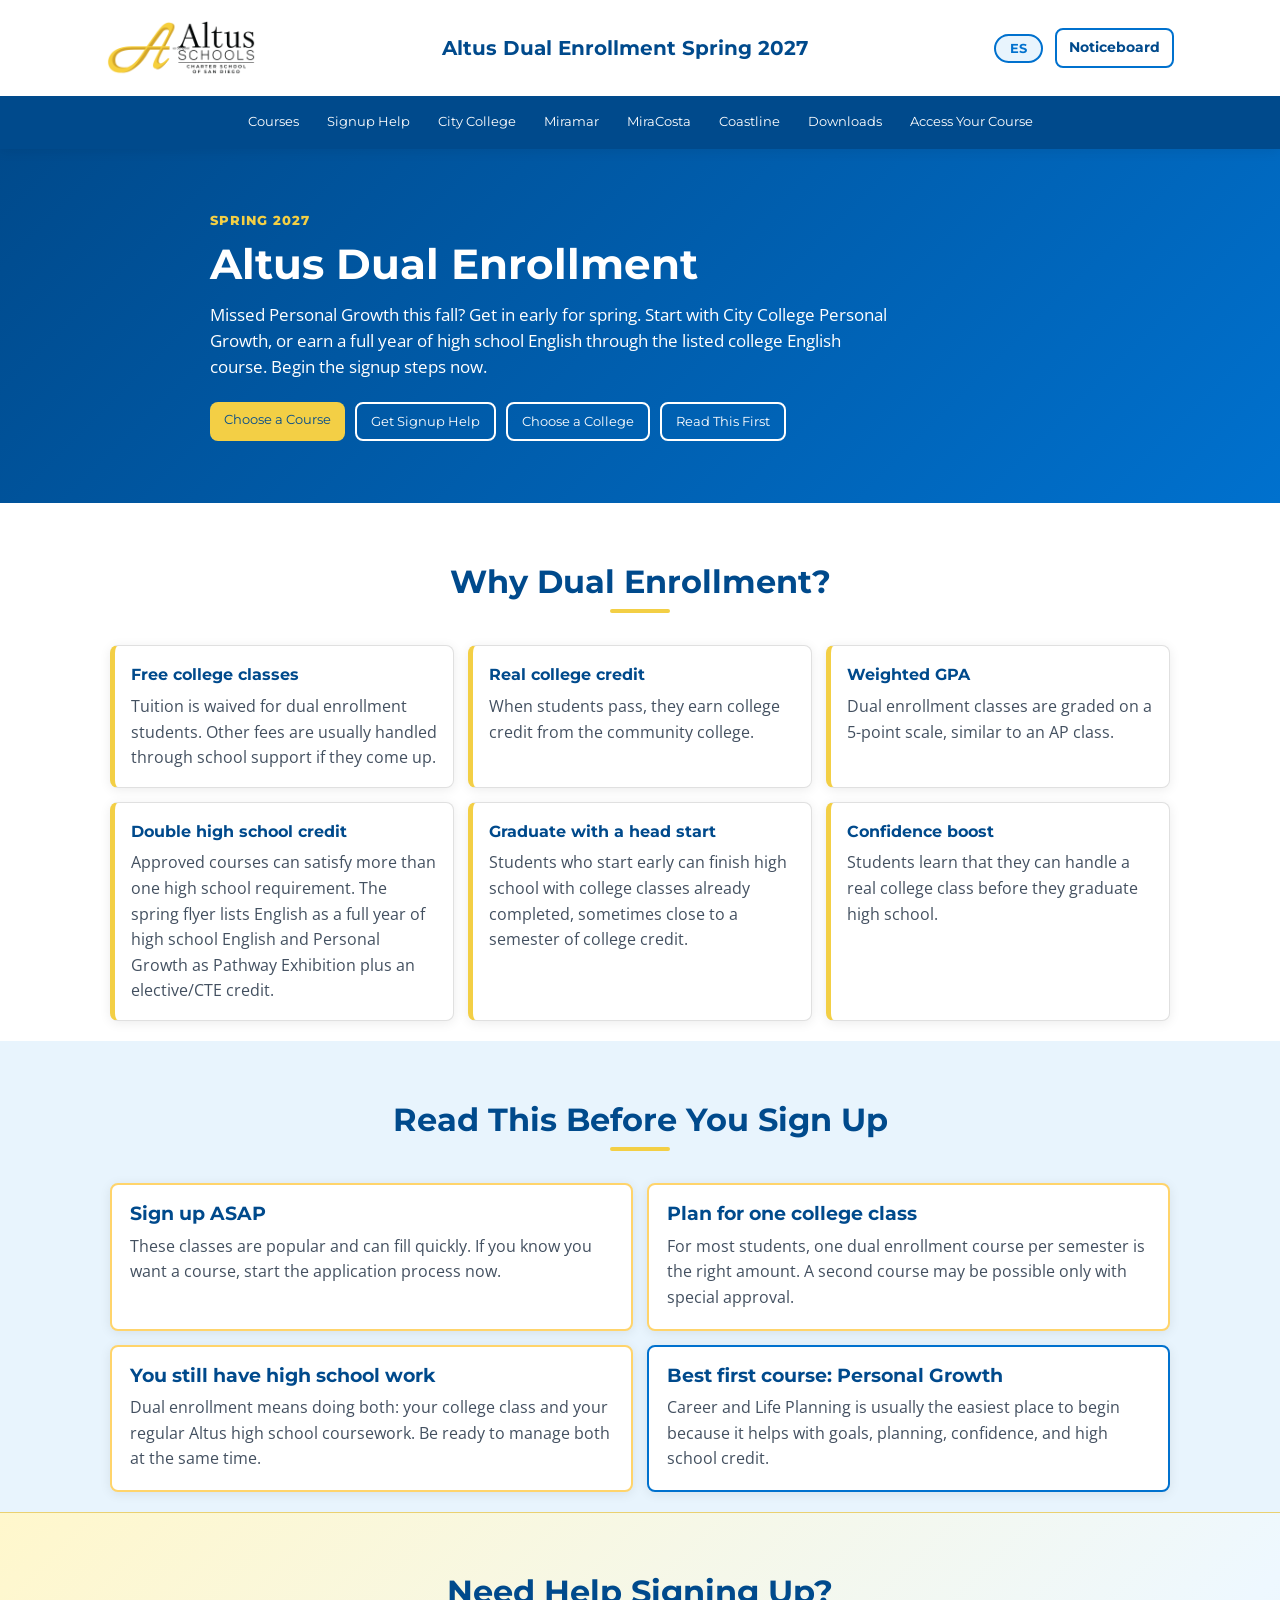
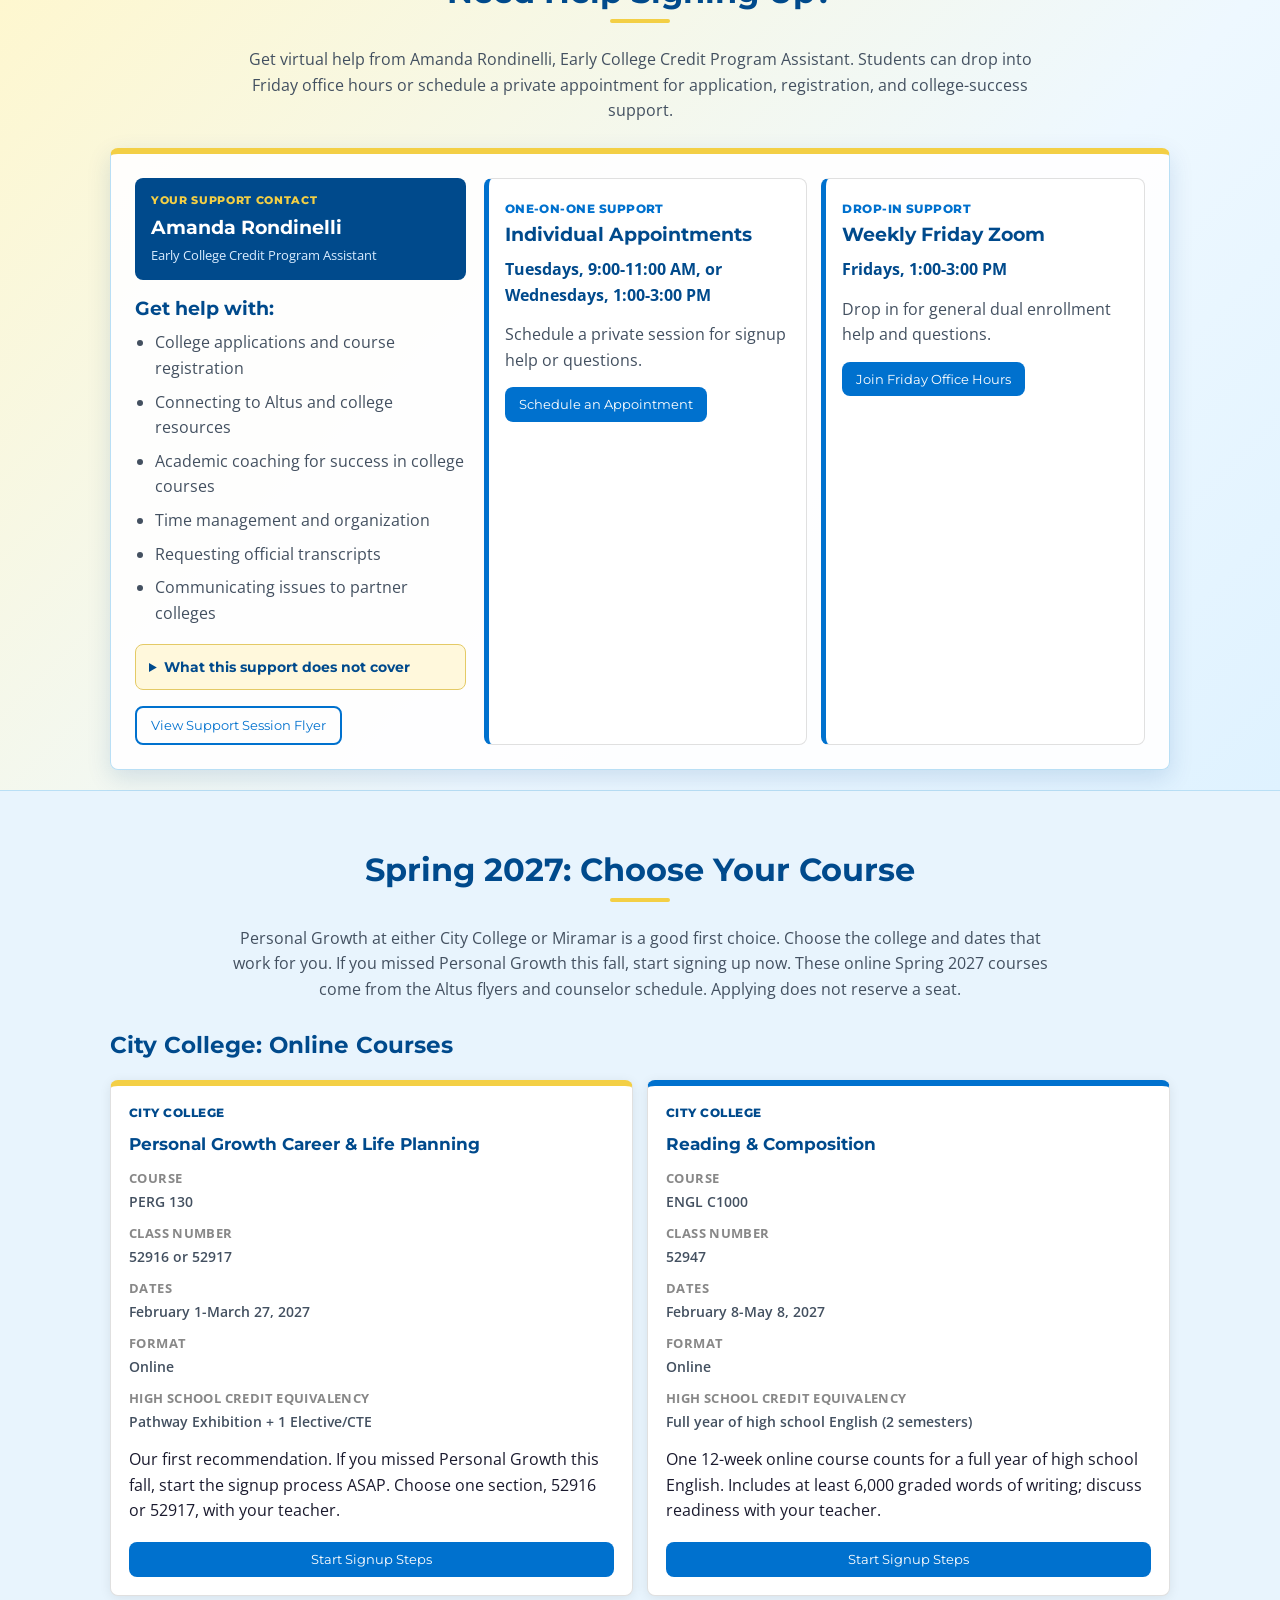
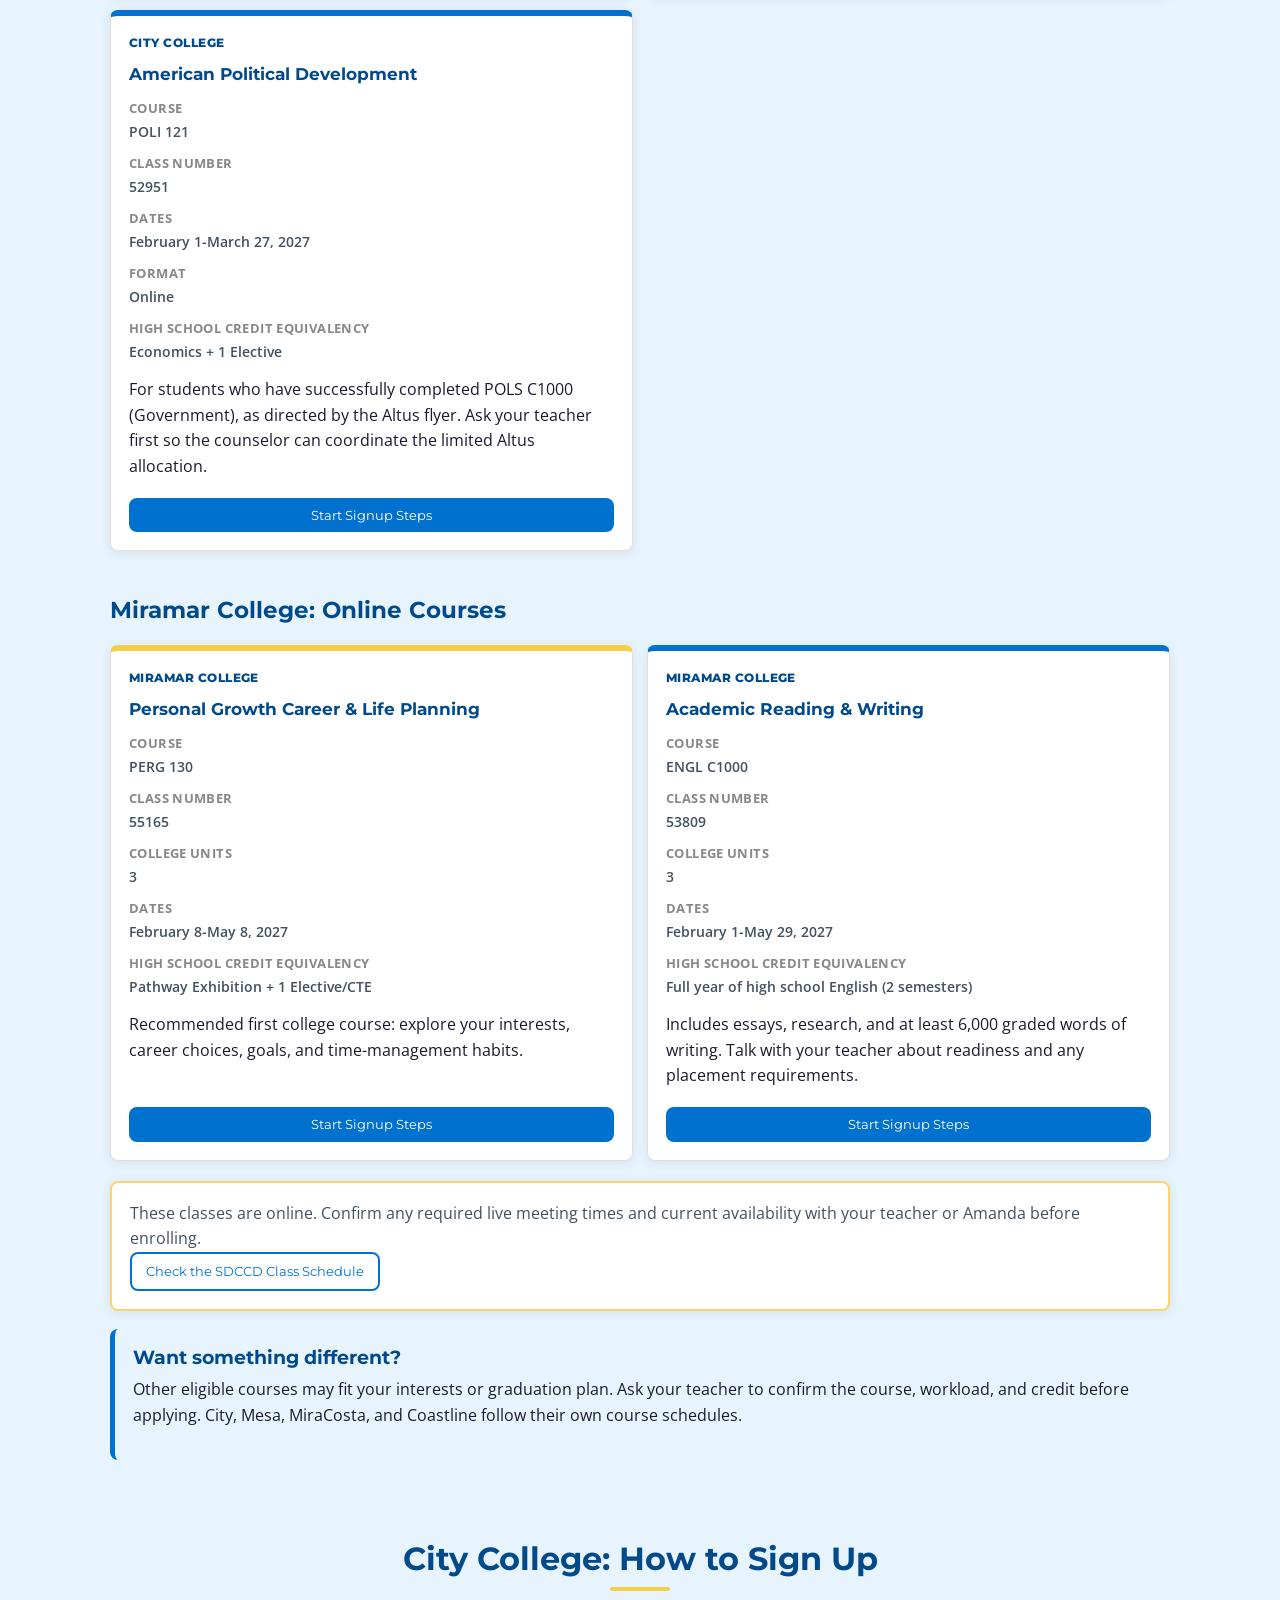
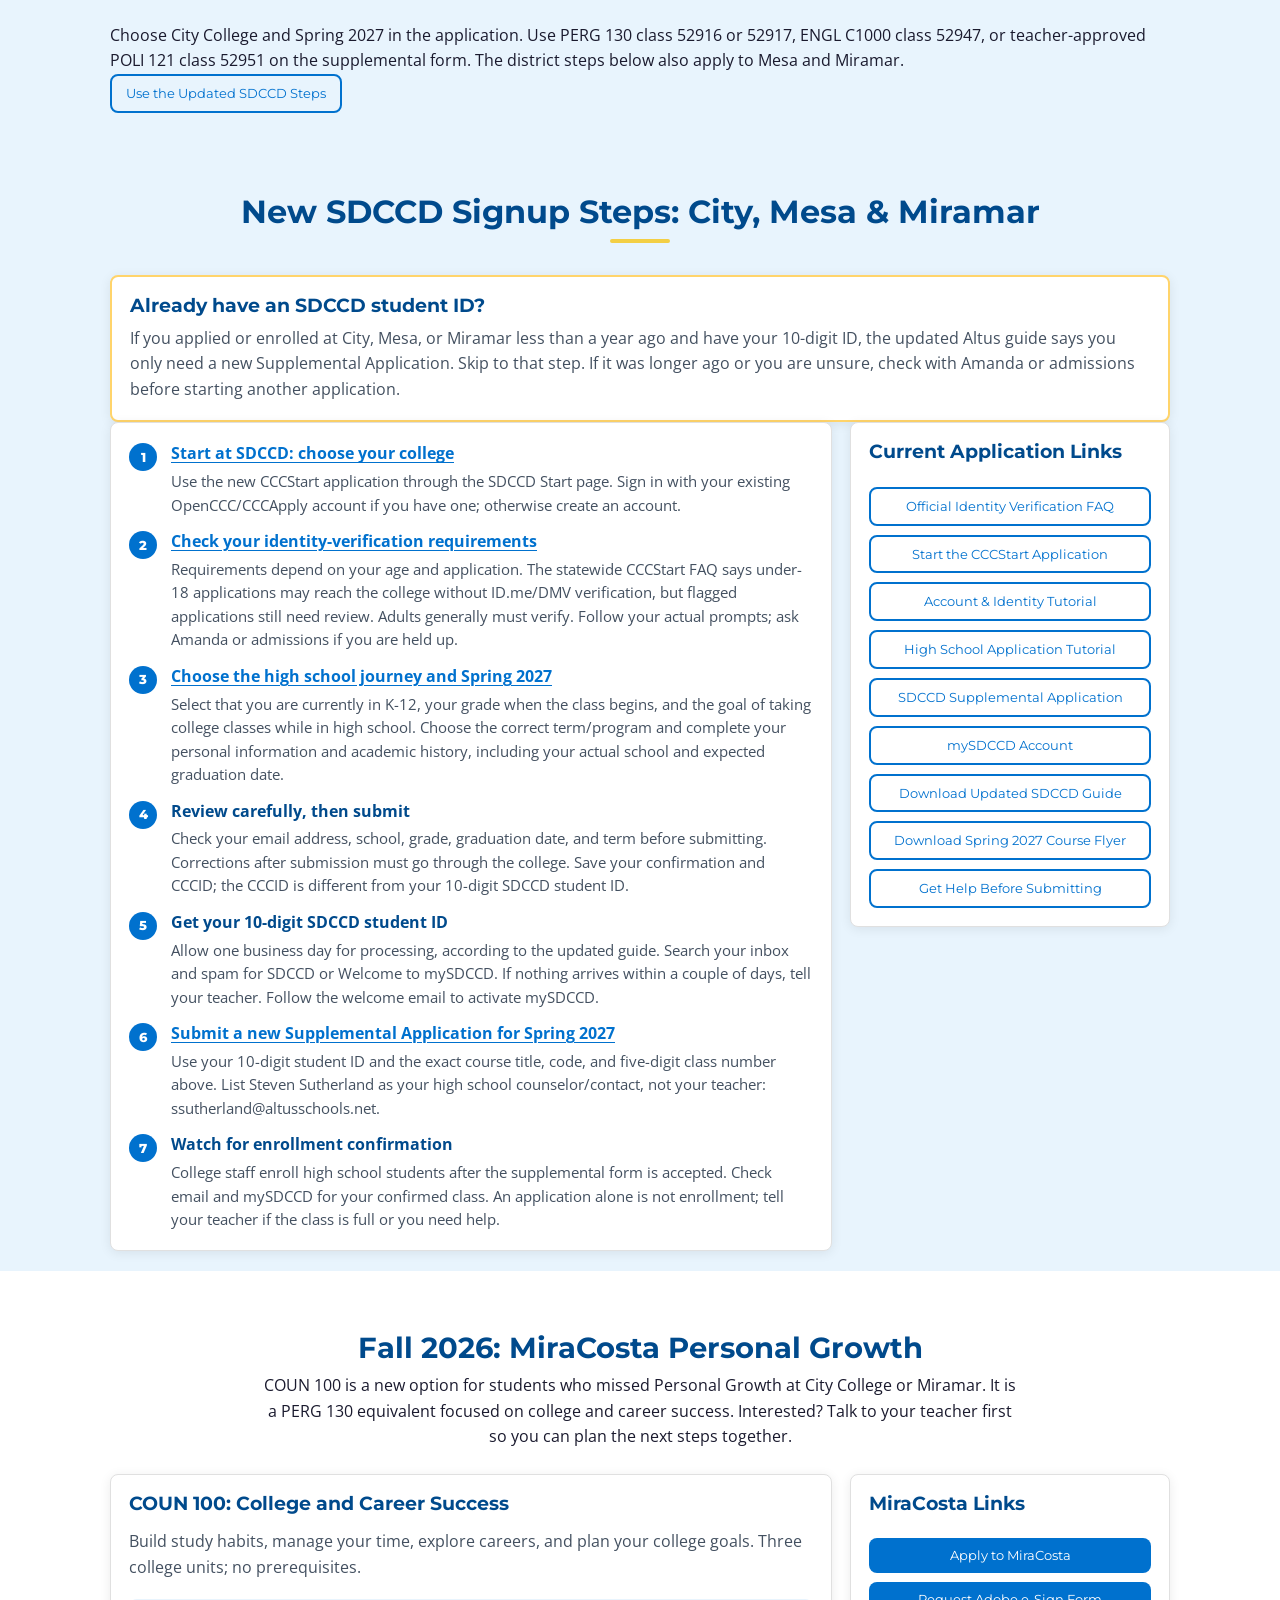
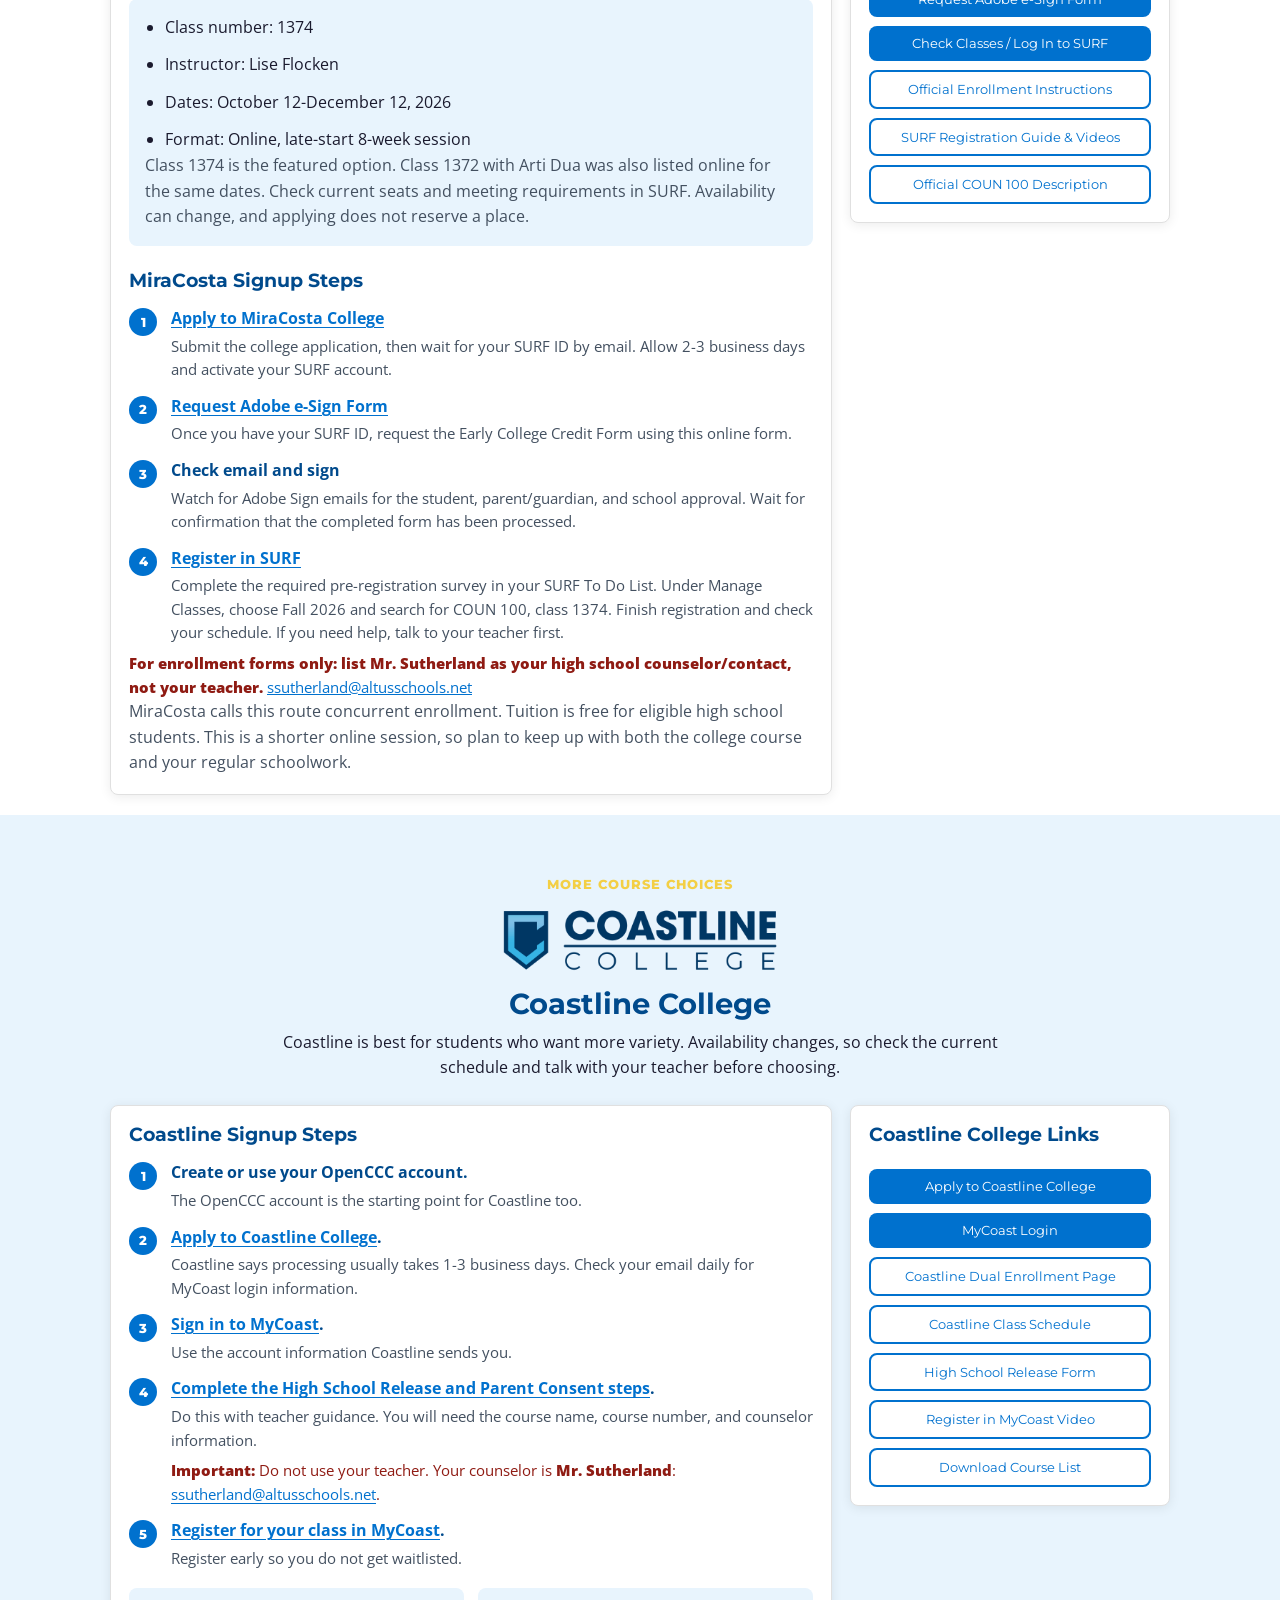
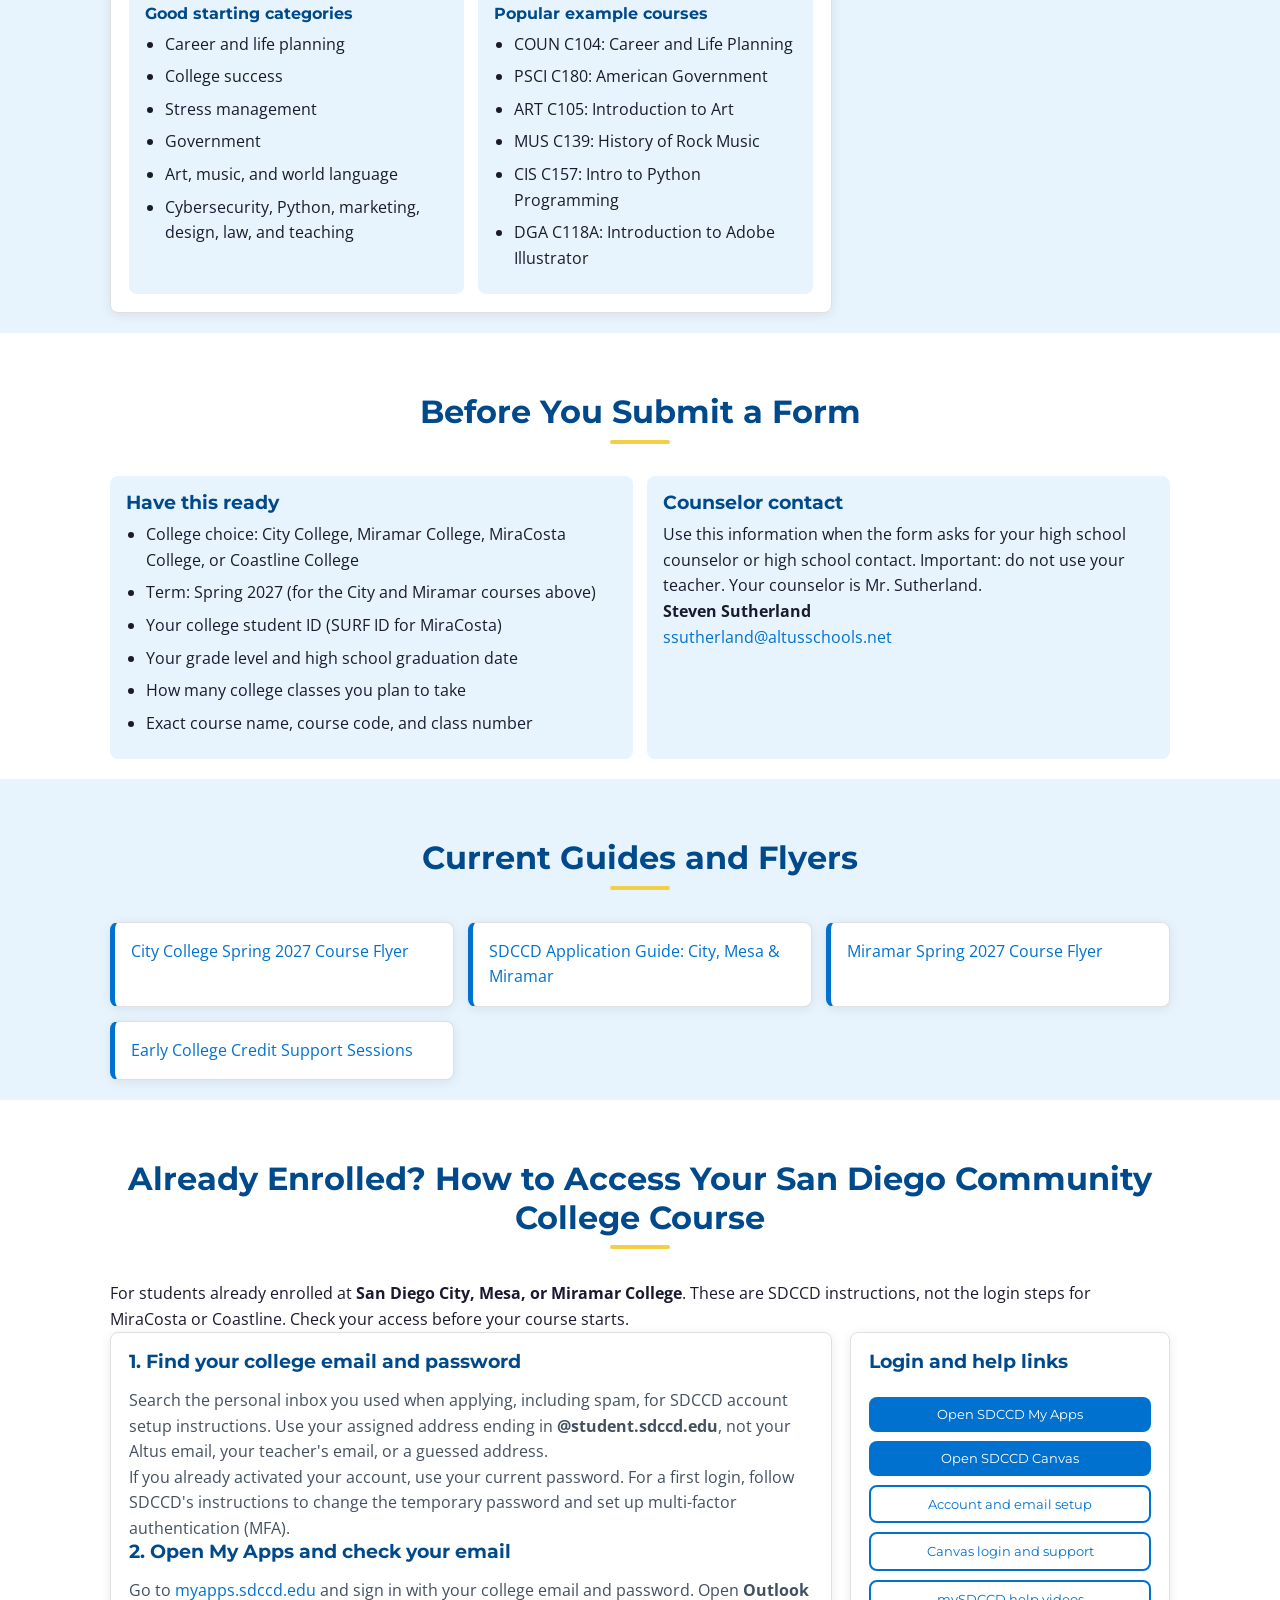
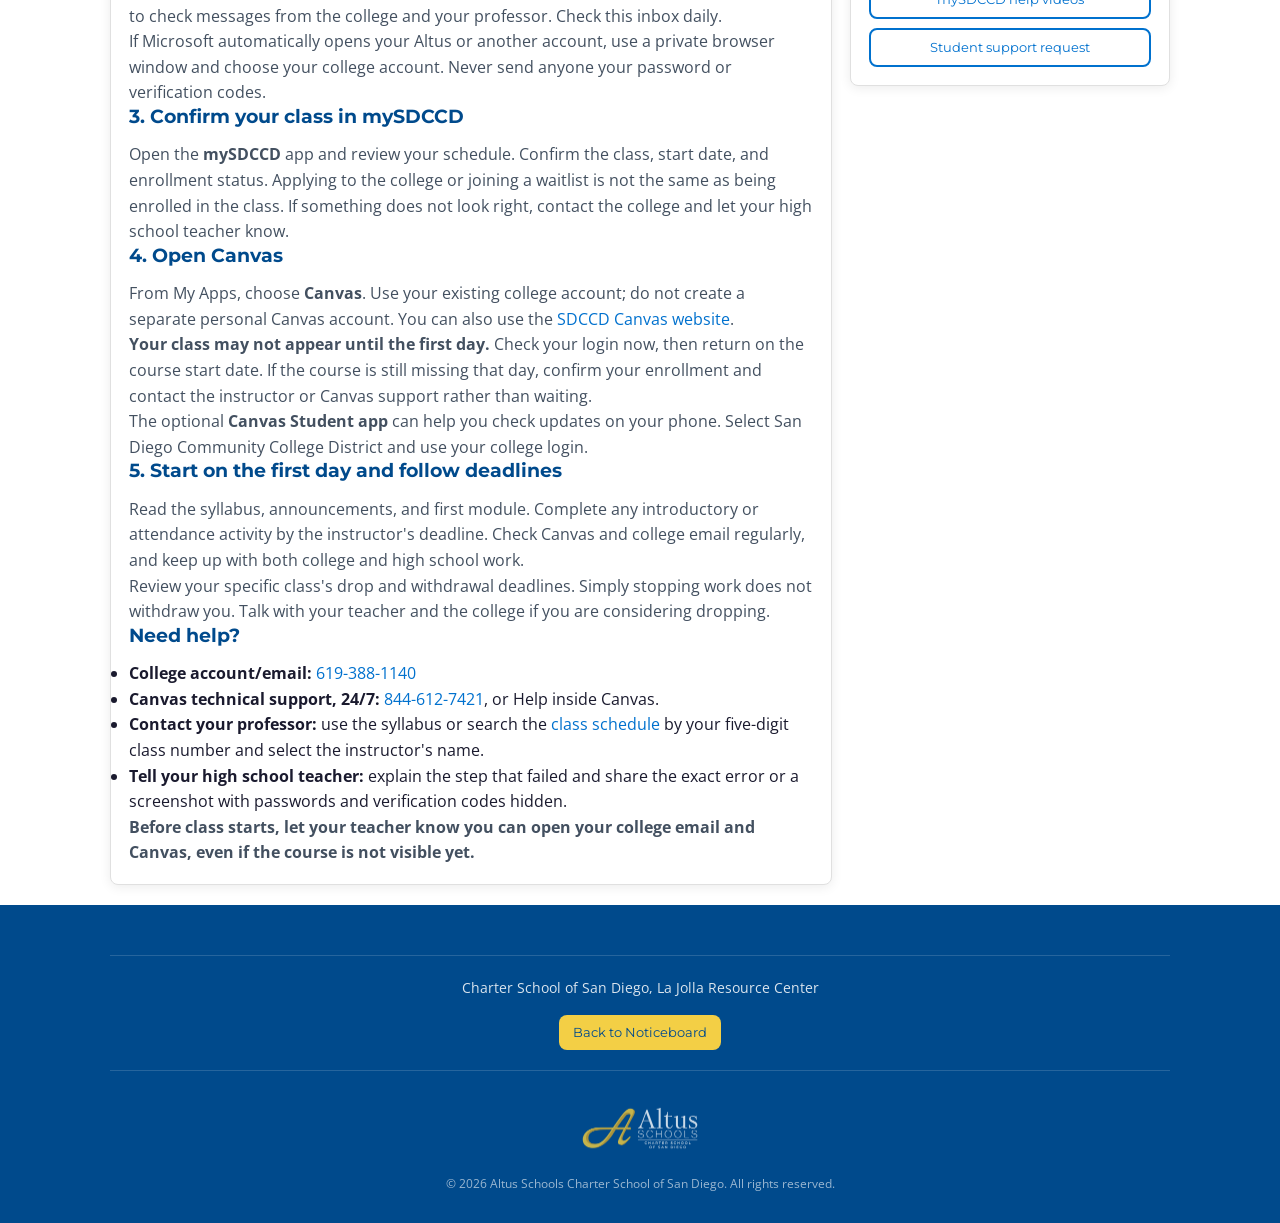
==== commit 8a633ff4: "Space college course groups and clarify Miramar choice" ====
--- a/dual-enrollment.html
+++ b/dual-enrollment.html
@@ -8,7 +8,7 @@
     <link rel="preconnect" href="https://fonts.googleapis.com">
     <link rel="preconnect" href="https://fonts.gstatic.com" crossorigin>
     <link href="https://fonts.googleapis.com/css2?family=Montserrat:wght@400;600;700;800&family=Open+Sans:wght@400;500;600;700&display=swap" rel="stylesheet">
-    <link rel="stylesheet" href="styles.css?v=20261007-1">
+    <link rel="stylesheet" href="styles.css?v=20261014-8">
 </head>
 <body class="dual-page">
     <header class="site-header" id="top">
@@ -158,7 +158,7 @@
             </div>
         </section>
 
-        <section class="section section-alt" id="courses"><div class="container"><h2 class="section-heading">Spring 2027: Choose Your Course</h2><p class="dual-section-intro">City College is our main starting point. If you missed Personal Growth this fall, start signing up now. These online Spring 2027 courses come from the Altus flyers and counselor schedule. Applying does not reserve a seat.</p><h3>City College: Recommended Starting Point</h3><div class="course-grid spring-course-grid"><article class="course-card course-card-recommended"><div class="course-card-top"><span class="course-college">City College</span></div><h3>Personal Growth Career &amp; Life Planning</h3><dl><div><dt>Course</dt><dd>PERG 130</dd></div><div><dt>Class number</dt><dd>52916 or 52917</dd></div><div><dt>Dates</dt><dd>February 1-March 27, 2027</dd></div><div><dt>Format</dt><dd>Online</dd></div><div><dt>High school credit equivalency</dt><dd>Pathway Exhibition + 1 Elective/CTE</dd></div></dl><p>Our first recommendation. If you missed Personal Growth this fall, start the signup process ASAP. Choose one section, 52916 or 52917, with your teacher.</p><div class="course-actions"><a href="#miramar" class="btn btn-primary">Start Signup Steps</a></div></article><article class="course-card"><div class="course-card-top"><span class="course-college">City College</span></div><h3>Reading &amp; Composition</h3><dl><div><dt>Course</dt><dd>ENGL C1000</dd></div><div><dt>Class number</dt><dd>52947</dd></div><div><dt>Dates</dt><dd>February 8-May 8, 2027</dd></div><div><dt>Format</dt><dd>Online</dd></div><div><dt>High school credit equivalency</dt><dd>Full year of high school English (2 semesters)</dd></div></dl><p>One 12-week online course counts for a full year of high school English. Includes at least 6,000 graded words of writing; discuss readiness with your teacher.</p><div class="course-actions"><a href="#miramar" class="btn btn-primary">Start Signup Steps</a></div></article><article class="course-card"><div class="course-card-top"><span class="course-college">City College</span></div><h3>American Political Development</h3><dl><div><dt>Course</dt><dd>POLI 121</dd></div><div><dt>Class number</dt><dd>52951</dd></div><div><dt>Dates</dt><dd>February 1-March 27, 2027</dd></div><div><dt>Format</dt><dd>Online</dd></div><div><dt>High school credit equivalency</dt><dd>Economics + 1 Elective</dd></div></dl><p>For students who have successfully completed POLS C1000 (Government), as directed by the Altus flyer. Ask your teacher first so the counselor can coordinate the limited Altus allocation.</p><div class="course-actions"><a href="#miramar" class="btn btn-primary">Start Signup Steps</a></div></article></div><h3>Miramar: Additional Online Options</h3><div class="course-grid spring-course-grid"><article class="course-card course-card-recommended"><div class="course-card-top"><span class="course-college">Miramar College</span></div><h3>Personal Growth Career &amp; Life Planning</h3><dl><div><dt>Course</dt><dd>PERG 130</dd></div><div><dt>Class number</dt><dd>55165</dd></div><div><dt>College units</dt><dd>3</dd></div><div><dt>Dates</dt><dd>February 8-May 8, 2027</dd></div><div><dt>High school credit equivalency</dt><dd>Pathway Exhibition + 1 Elective/CTE</dd></div></dl><p>Recommended first college course: explore your interests, career choices, goals, and time-management habits.</p><div class="course-actions"><a href="#miramar" class="btn btn-primary">Start Signup Steps</a></div></article><article class="course-card"><div class="course-card-top"><span class="course-college">Miramar College</span></div><h3>Academic Reading &amp; Writing</h3><dl><div><dt>Course</dt><dd>ENGL C1000</dd></div><div><dt>Class number</dt><dd>53809</dd></div><div><dt>College units</dt><dd>3</dd></div><div><dt>Dates</dt><dd>February 1-May 29, 2027</dd></div><div><dt>High school credit equivalency</dt><dd>Full year of high school English (2 semesters)</dd></div></dl><p>Includes essays, research, and at least 6,000 graded words of writing. Talk with your teacher about readiness and any placement requirements.</p><div class="course-actions"><a href="#miramar" class="btn btn-primary">Start Signup Steps</a></div></article></div><div class="dual-alert"><p>These classes are online. Confirm any required live meeting times and current availability with your teacher or Amanda before enrolling.</p><a href="https://www.sdccd.edu/students/class-search/search.html" class="btn btn-outline" target="_blank" rel="noopener">Check the SDCCD Class Schedule</a></div><div class="dual-more-options"><h3>Want something different?</h3><p>Other eligible courses may fit your interests or graduation plan. Ask your teacher to confirm the course, workload, and credit before applying. City, Mesa, MiraCosta, and Coastline follow their own course schedules.</p></div></div></section>
+        <section class="section section-alt" id="courses"><div class="container"><h2 class="section-heading">Spring 2027: Choose Your Course</h2><p class="dual-section-intro">Personal Growth at either City College or Miramar is a good first choice. Choose the college and dates that work for you. If you missed Personal Growth this fall, start signing up now. These online Spring 2027 courses come from the Altus flyers and counselor schedule. Applying does not reserve a seat.</p><h3 class="college-course-heading">City College: Online Courses</h3><div class="course-grid spring-course-grid"><article class="course-card course-card-recommended"><div class="course-card-top"><span class="course-college">City College</span></div><h3>Personal Growth Career &amp; Life Planning</h3><dl><div><dt>Course</dt><dd>PERG 130</dd></div><div><dt>Class number</dt><dd>52916 or 52917</dd></div><div><dt>Dates</dt><dd>February 1-March 27, 2027</dd></div><div><dt>Format</dt><dd>Online</dd></div><div><dt>High school credit equivalency</dt><dd>Pathway Exhibition + 1 Elective/CTE</dd></div></dl><p>Our first recommendation. If you missed Personal Growth this fall, start the signup process ASAP. Choose one section, 52916 or 52917, with your teacher.</p><div class="course-actions"><a href="#miramar" class="btn btn-primary">Start Signup Steps</a></div></article><article class="course-card"><div class="course-card-top"><span class="course-college">City College</span></div><h3>Reading &amp; Composition</h3><dl><div><dt>Course</dt><dd>ENGL C1000</dd></div><div><dt>Class number</dt><dd>52947</dd></div><div><dt>Dates</dt><dd>February 8-May 8, 2027</dd></div><div><dt>Format</dt><dd>Online</dd></div><div><dt>High school credit equivalency</dt><dd>Full year of high school English (2 semesters)</dd></div></dl><p>One 12-week online course counts for a full year of high school English. Includes at least 6,000 graded words of writing; discuss readiness with your teacher.</p><div class="course-actions"><a href="#miramar" class="btn btn-primary">Start Signup Steps</a></div></article><article class="course-card"><div class="course-card-top"><span class="course-college">City College</span></div><h3>American Political Development</h3><dl><div><dt>Course</dt><dd>POLI 121</dd></div><div><dt>Class number</dt><dd>52951</dd></div><div><dt>Dates</dt><dd>February 1-March 27, 2027</dd></div><div><dt>Format</dt><dd>Online</dd></div><div><dt>High school credit equivalency</dt><dd>Economics + 1 Elective</dd></div></dl><p>For students who have successfully completed POLS C1000 (Government), as directed by the Altus flyer. Ask your teacher first so the counselor can coordinate the limited Altus allocation.</p><div class="course-actions"><a href="#miramar" class="btn btn-primary">Start Signup Steps</a></div></article></div><h3 class="college-course-heading">Miramar College: Online Courses</h3><div class="course-grid spring-course-grid"><article class="course-card course-card-recommended"><div class="course-card-top"><span class="course-college">Miramar College</span></div><h3>Personal Growth Career &amp; Life Planning</h3><dl><div><dt>Course</dt><dd>PERG 130</dd></div><div><dt>Class number</dt><dd>55165</dd></div><div><dt>College units</dt><dd>3</dd></div><div><dt>Dates</dt><dd>February 8-May 8, 2027</dd></div><div><dt>High school credit equivalency</dt><dd>Pathway Exhibition + 1 Elective/CTE</dd></div></dl><p>Recommended first college course: explore your interests, career choices, goals, and time-management habits.</p><div class="course-actions"><a href="#miramar" class="btn btn-primary">Start Signup Steps</a></div></article><article class="course-card"><div class="course-card-top"><span class="course-college">Miramar College</span></div><h3>Academic Reading &amp; Writing</h3><dl><div><dt>Course</dt><dd>ENGL C1000</dd></div><div><dt>Class number</dt><dd>53809</dd></div><div><dt>College units</dt><dd>3</dd></div><div><dt>Dates</dt><dd>February 1-May 29, 2027</dd></div><div><dt>High school credit equivalency</dt><dd>Full year of high school English (2 semesters)</dd></div></dl><p>Includes essays, research, and at least 6,000 graded words of writing. Talk with your teacher about readiness and any placement requirements.</p><div class="course-actions"><a href="#miramar" class="btn btn-primary">Start Signup Steps</a></div></article></div><div class="dual-alert"><p>These classes are online. Confirm any required live meeting times and current availability with your teacher or Amanda before enrolling.</p><a href="https://www.sdccd.edu/students/class-search/search.html" class="btn btn-outline" target="_blank" rel="noopener">Check the SDCCD Class Schedule</a></div><div class="dual-more-options"><h3>Want something different?</h3><p>Other eligible courses may fit your interests or graduation plan. Ask your teacher to confirm the course, workload, and credit before applying. City, Mesa, MiraCosta, and Coastline follow their own course schedules.</p></div></div></section>
 
         <section class="section section-alt" id="city"><div class="container"><h2 class="section-heading">City College: How to Sign Up</h2><p>Choose City College and Spring 2027 in the application. Use PERG 130 class 52916 or 52917, ENGL C1000 class 52947, or teacher-approved POLI 121 class 52951 on the supplemental form. The district steps below also apply to Mesa and Miramar.</p><a href="#miramar" class="btn btn-outline">Use the Updated SDCCD Steps</a></div></section>
 <section class="section section-alt" id="miramar"><div class="container"><h2 class="section-heading">New SDCCD Signup Steps: City, Mesa &amp; Miramar</h2><div class="dual-alert"><h3>Already have an SDCCD student ID?</h3><p>If you applied or enrolled at City, Mesa, or Miramar less than a year ago and have your 10-digit ID, the updated Altus guide says you only need a new Supplemental Application. Skip to that step. If it was longer ago or you are unsure, check with Amanda or admissions before starting another application.</p></div><div class="college-layout"><div class="college-main"><ol class="dual-steps"><li><strong><a href="https://www.sdccd.edu/start/index.aspx" class="" target="_blank" rel="noopener">Start at SDCCD: choose your college</a></strong><span>Use the new CCCStart application through the SDCCD Start page. Sign in with your existing OpenCCC/CCCApply account if you have one; otherwise create an account.</span></li><li><strong><a href="https://mysdccd.atlassian.net/wiki/spaces/MYS/pages/3477798913/Getting+Started+at+SDCCD" class="" target="_blank" rel="noopener">Check your identity-verification requirements</a></strong><span>Requirements depend on your age and application. The statewide CCCStart FAQ says under-18 applications may reach the college without ID.me/DMV verification, but flagged applications still need review. Adults generally must verify. Follow your actual prompts; ask Amanda or admissions if you are held up.</span></li><li><strong><a href="https://mysdccd.atlassian.net/wiki/spaces/MYS/pages/3480256523/High+School+CCAP+Dual+Enrollment+Journey" class="" target="_blank" rel="noopener">Choose the high school journey and Spring 2027</a></strong><span>Select that you are currently in K-12, your grade when the class begins, and the goal of taking college classes while in high school. Choose the correct term/program and complete your personal information and academic history, including your actual school and expected graduation date.</span></li><li><strong>Review carefully, then submit</strong><span>Check your email address, school, grade, graduation date, and term before submitting. Corrections after submission must go through the college. Save your confirmation and CCCID; the CCCID is different from your 10-digit SDCCD student ID.</span></li><li><strong>Get your 10-digit SDCCD student ID</strong><span>Allow one business day for processing, according to the updated guide. Search your inbox and spam for SDCCD or Welcome to mySDCCD. If nothing arrives within a couple of days, tell your teacher. Follow the welcome email to activate mySDCCD.</span></li><li><strong><a href="https://mysdccd.atlassian.net/servicedesk/customer/portal/4/group/73/create/77" class="" target="_blank" rel="noopener">Submit a new Supplemental Application for Spring 2027</a></strong><span>Use your 10-digit student ID and the exact course title, code, and five-digit class number above. List Steven Sutherland as your high school counselor/contact, not your teacher: ssutherland@altusschools.net.</span></li><li><strong>Watch for enrollment confirmation</strong><span>College staff enroll high school students after the supplemental form is accepted. Check email and mySDCCD for your confirmed class. An application alone is not enrollment; tell your teacher if the class is full or you need help.</span></li></ol></div><aside class="college-links"><h3>Current Application Links</h3><a href="https://cccnext.jira.com/wiki/spaces/PD/pages/5125931009/Required+ID+Verification+Questions+Answered" target="_blank" rel="noopener" class="btn btn-outline">Official Identity Verification FAQ</a><a href="https://www.sdccd.edu/start/index.aspx" class="btn btn-outline" target="_blank" rel="noopener">Start the CCCStart Application</a><a href="https://mysdccd.atlassian.net/wiki/spaces/MYS/pages/3477798913/Getting+Started+at+SDCCD" class="btn btn-outline" target="_blank" rel="noopener">Account &amp; Identity Tutorial</a><a href="https://mysdccd.atlassian.net/wiki/spaces/MYS/pages/3480256523/High+School+CCAP+Dual+Enrollment+Journey" class="btn btn-outline" target="_blank" rel="noopener">High School Application Tutorial</a><a href="https://mysdccd.atlassian.net/servicedesk/customer/portal/4/group/73/create/77" class="btn btn-outline" target="_blank" rel="noopener">SDCCD Supplemental Application</a><a href="https://www.sdccd.edu/mysdccd/" class="btn btn-outline" target="_blank" rel="noopener">mySDCCD Account</a><a href="dual-enrollment/docs/sdccd-application-guide-spring-2027.pdf" class="btn btn-outline" target="_blank" rel="noopener">Download Updated SDCCD Guide</a><a href="dual-enrollment/docs/miramar-spring-2027-course-flyer.pdf" class="btn btn-outline" target="_blank" rel="noopener">Download Spring 2027 Course Flyer</a><a href="#support" class="btn btn-outline">Get Help Before Submitting</a></aside></div></div></section>
@@ -294,6 +294,6 @@
             </div>
         </div>
     </footer>
-    <script src="dual-enrollment.js?v=20261014-6"></script>
+    <script src="dual-enrollment.js?v=20261014-8"></script>
 </body>
 </html>
--- a/styles.css
+++ b/styles.css
@@ -3474,3 +3474,15 @@
     .spring-course-grid { grid-template-columns: repeat(2, minmax(0, 1fr)); }
 }
 .spring-course-grid + .dual-alert { margin-top: 20px; }
+
+/* Separate college groups and keep course actions aligned. */
+.college-course-heading {
+    margin: 28px 0 18px;
+    color: var(--dark-blue);
+    font-size: clamp(1.2rem, 2vw, 1.45rem);
+    line-height: 1.35;
+}
+.spring-course-grid + .college-course-heading { margin-top: 44px; }
+.spring-course-grid .course-card { display: flex; flex-direction: column; }
+.spring-course-grid .course-card dl { margin-bottom: 14px; }
+.spring-course-grid .course-actions { margin-top: auto; padding-top: 18px; }
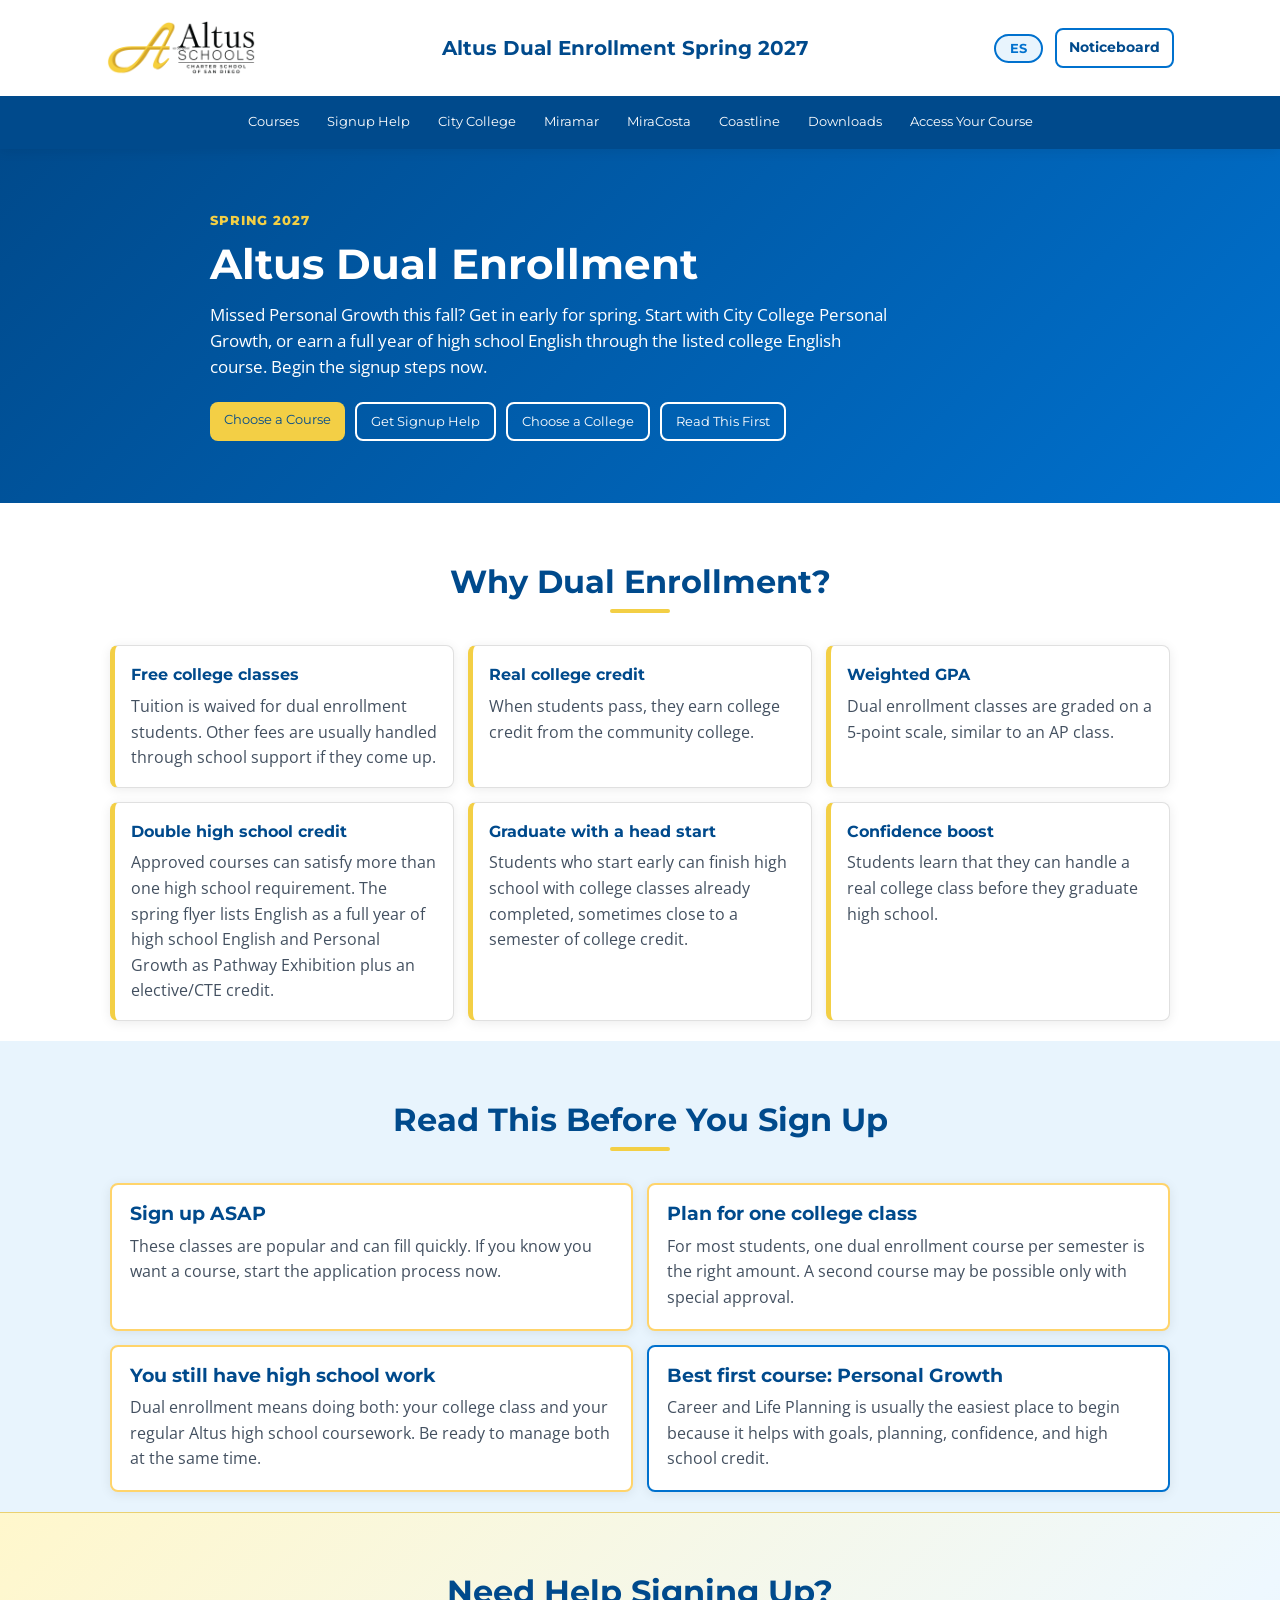
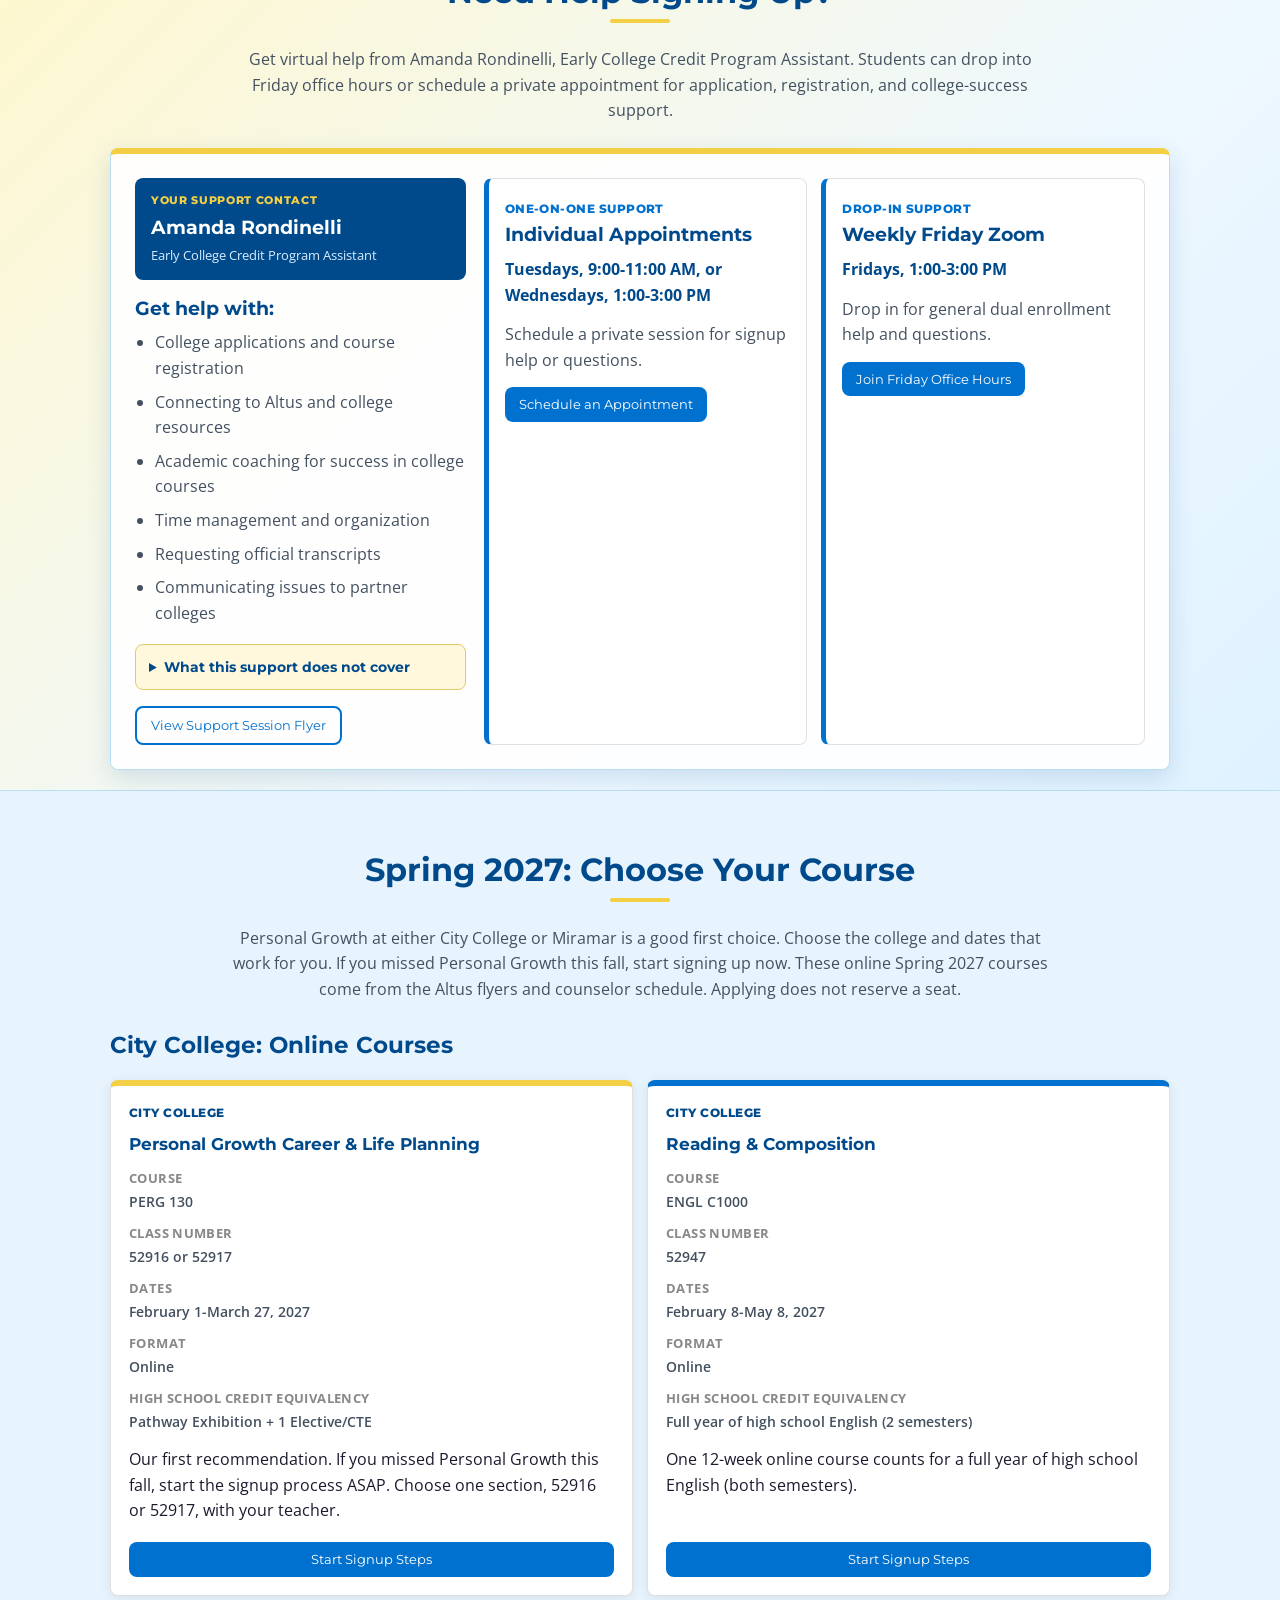
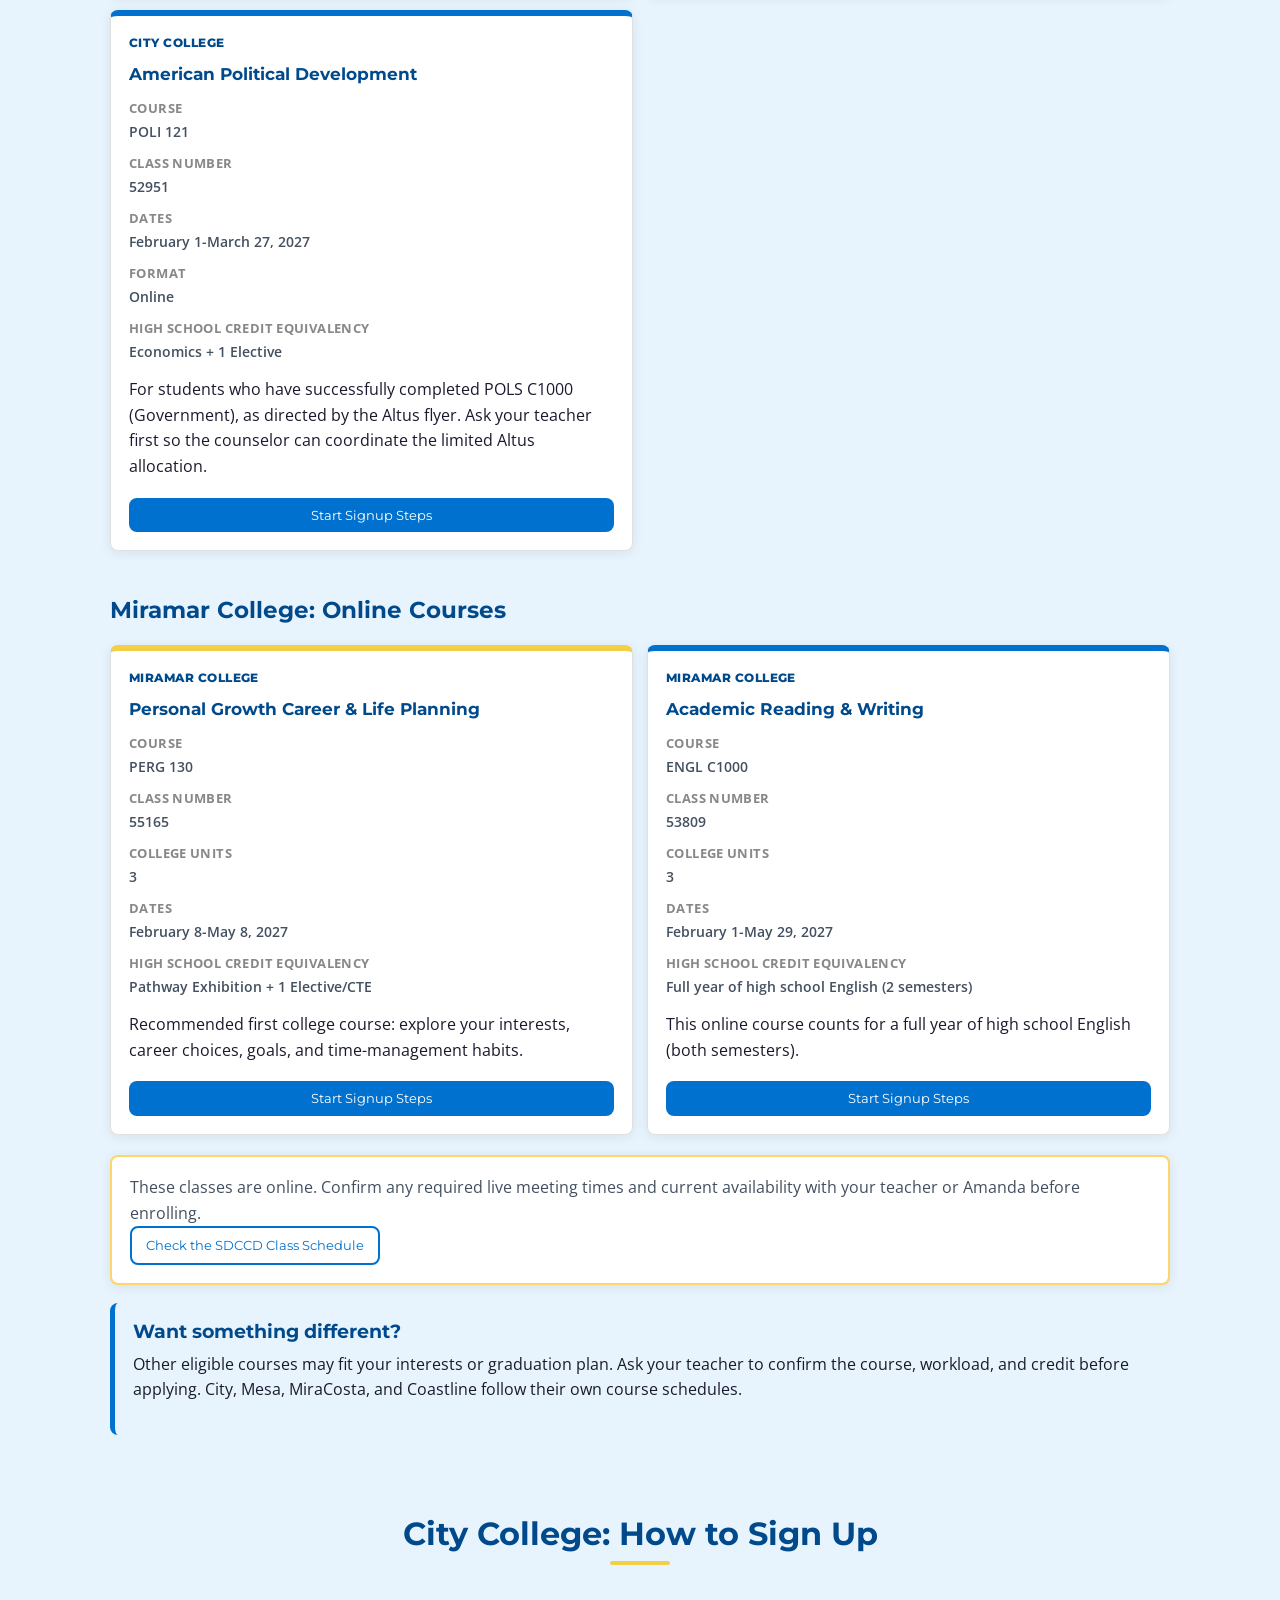
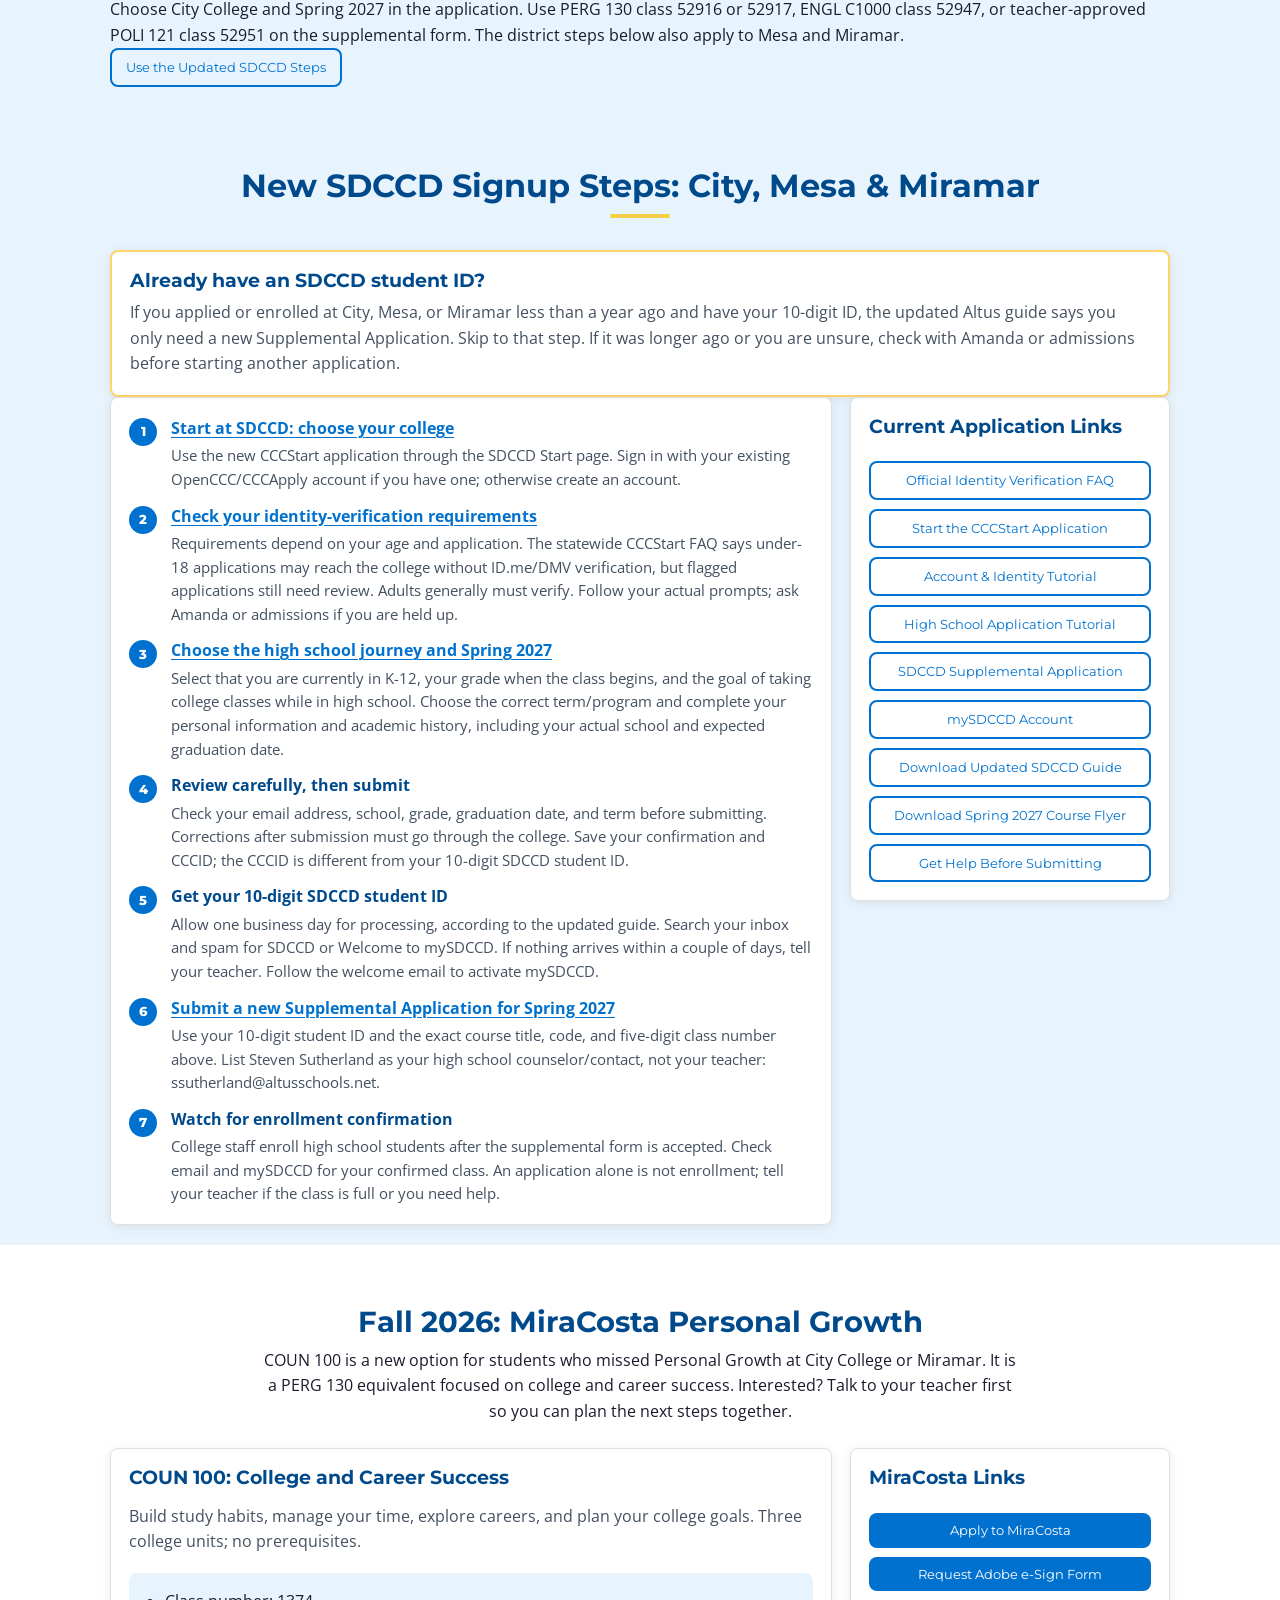
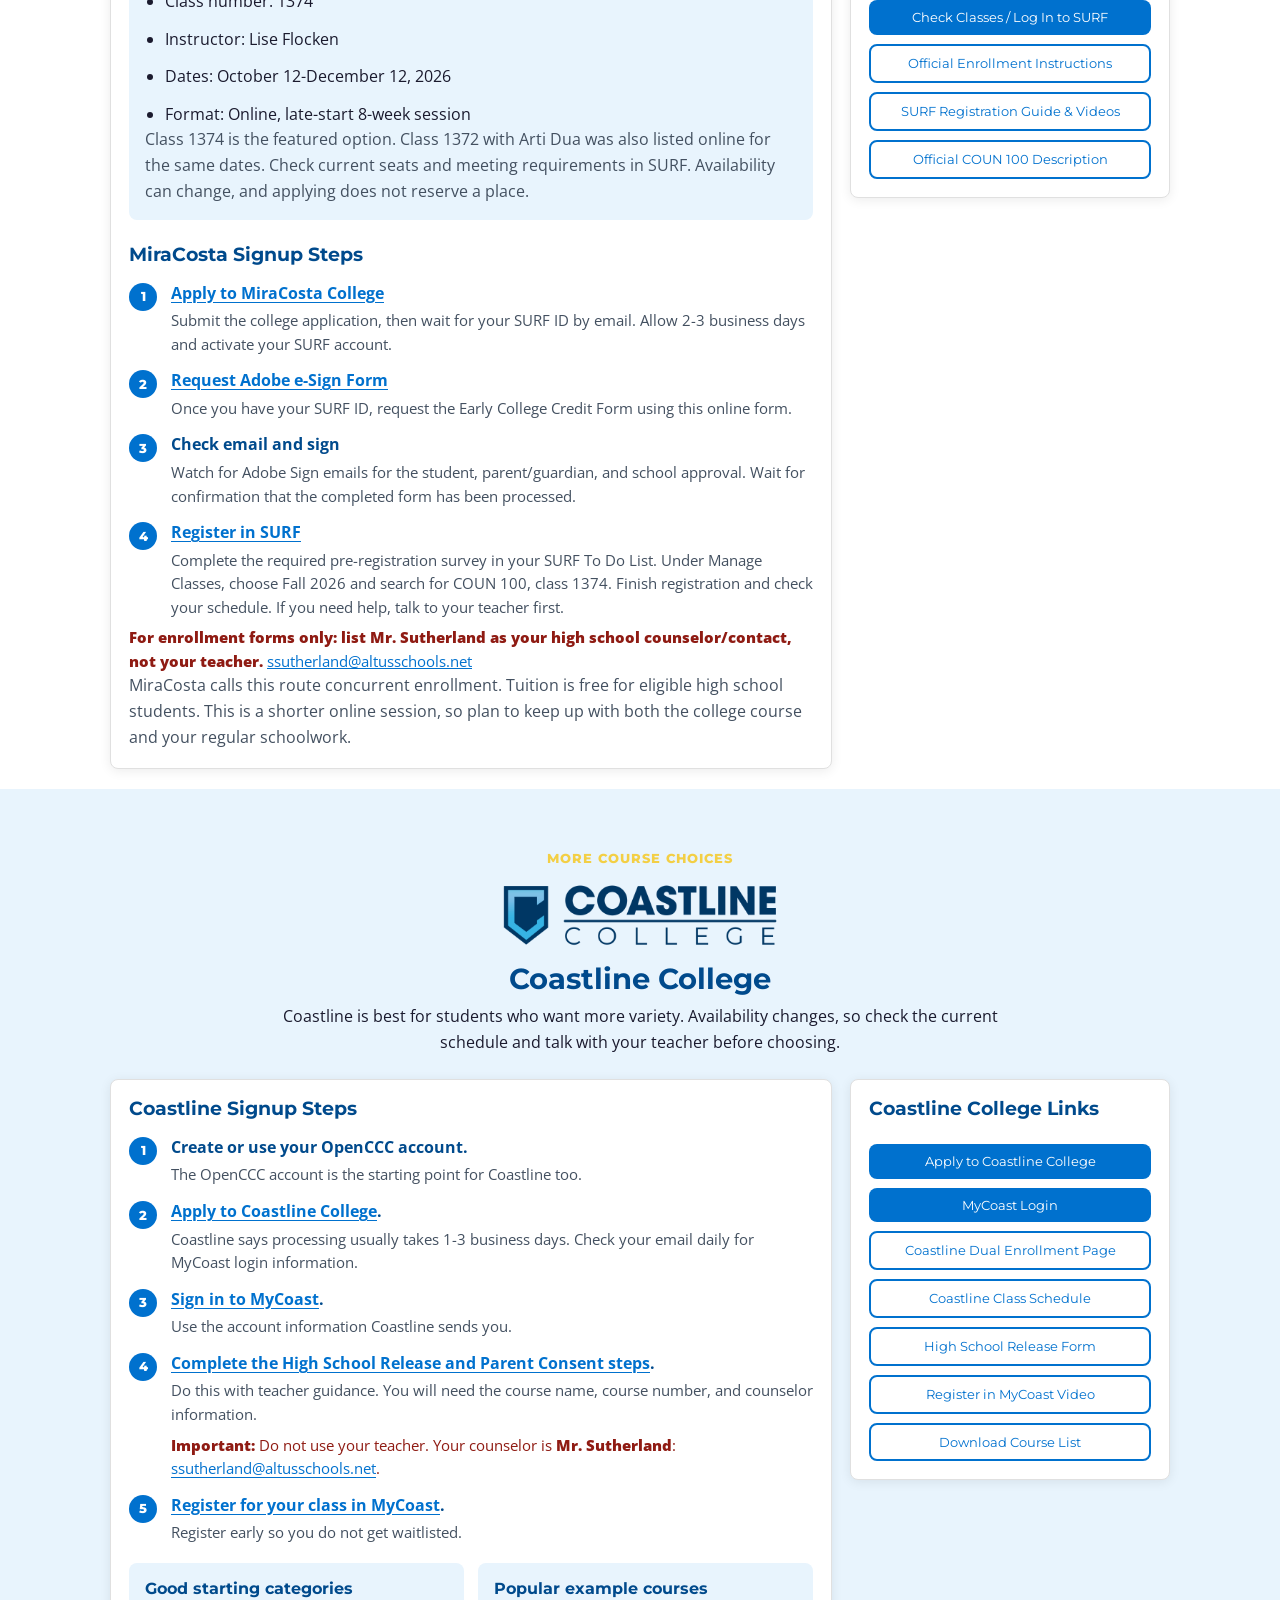
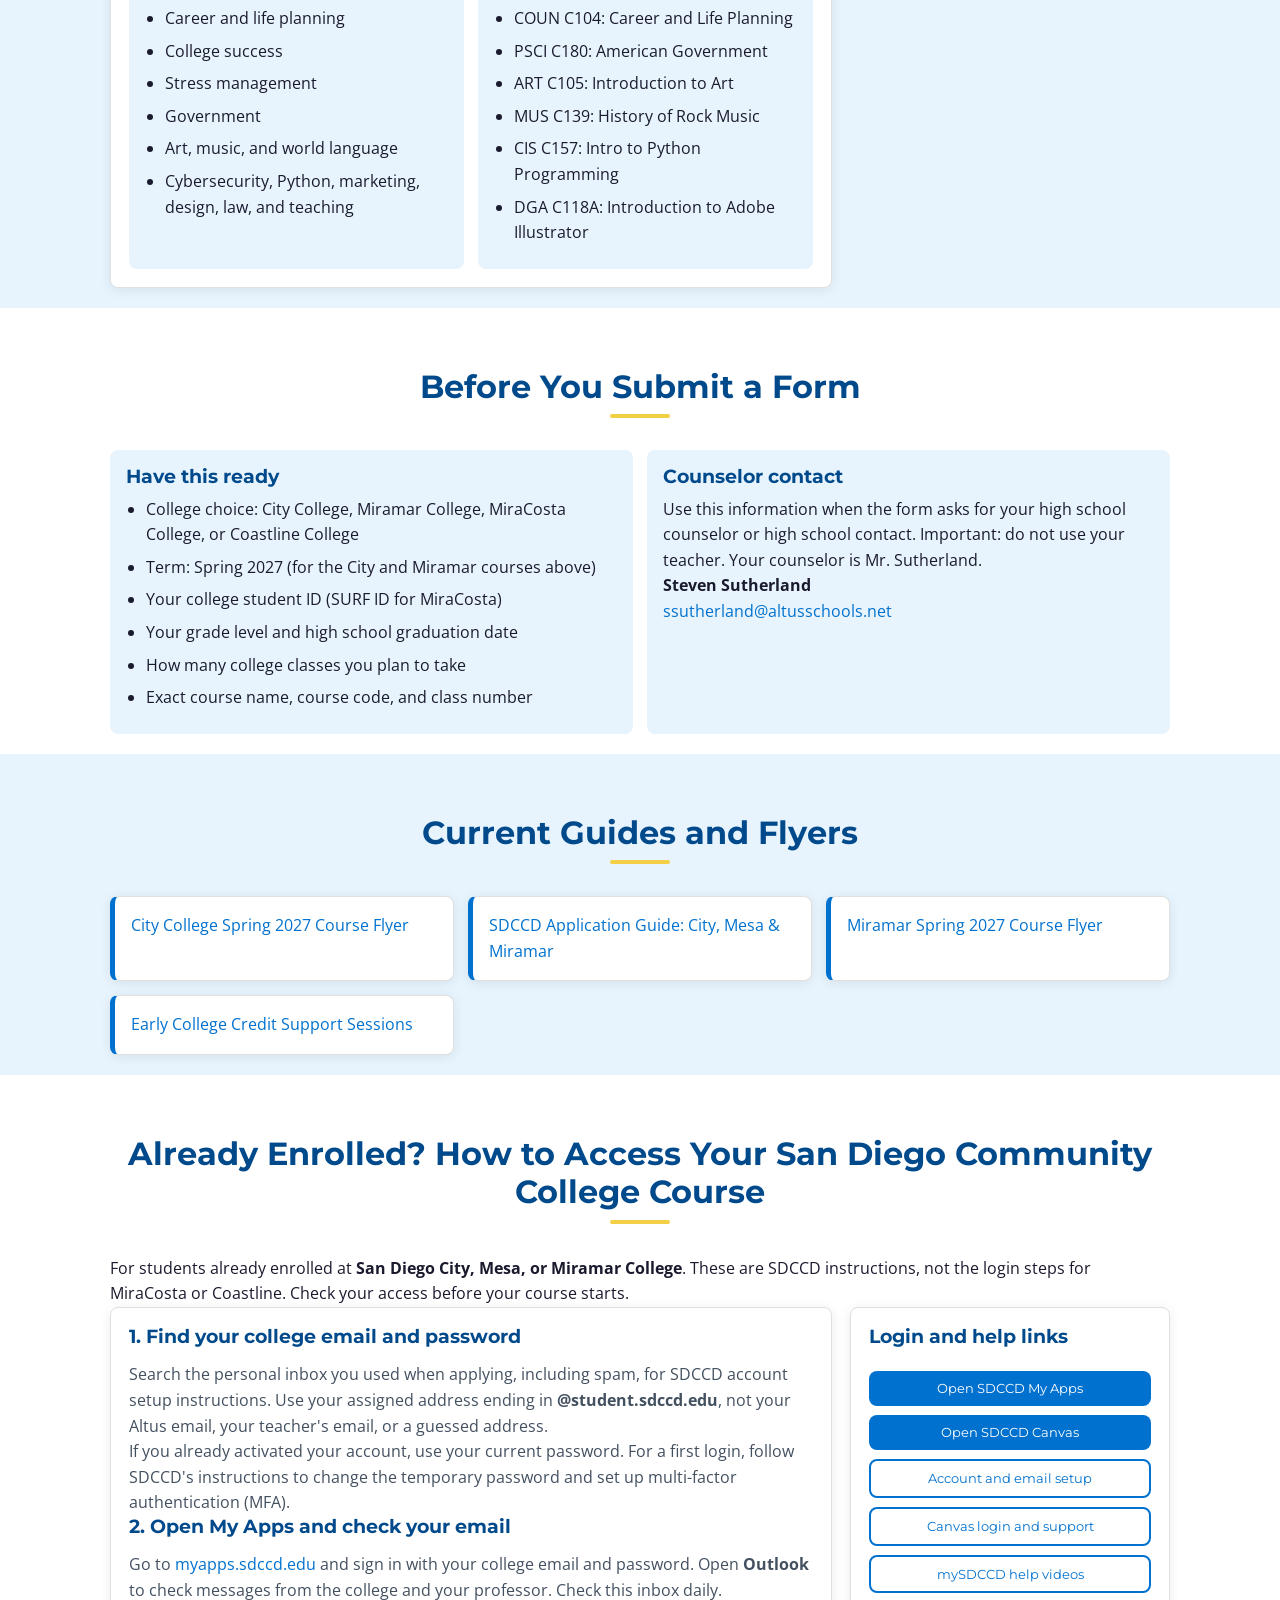
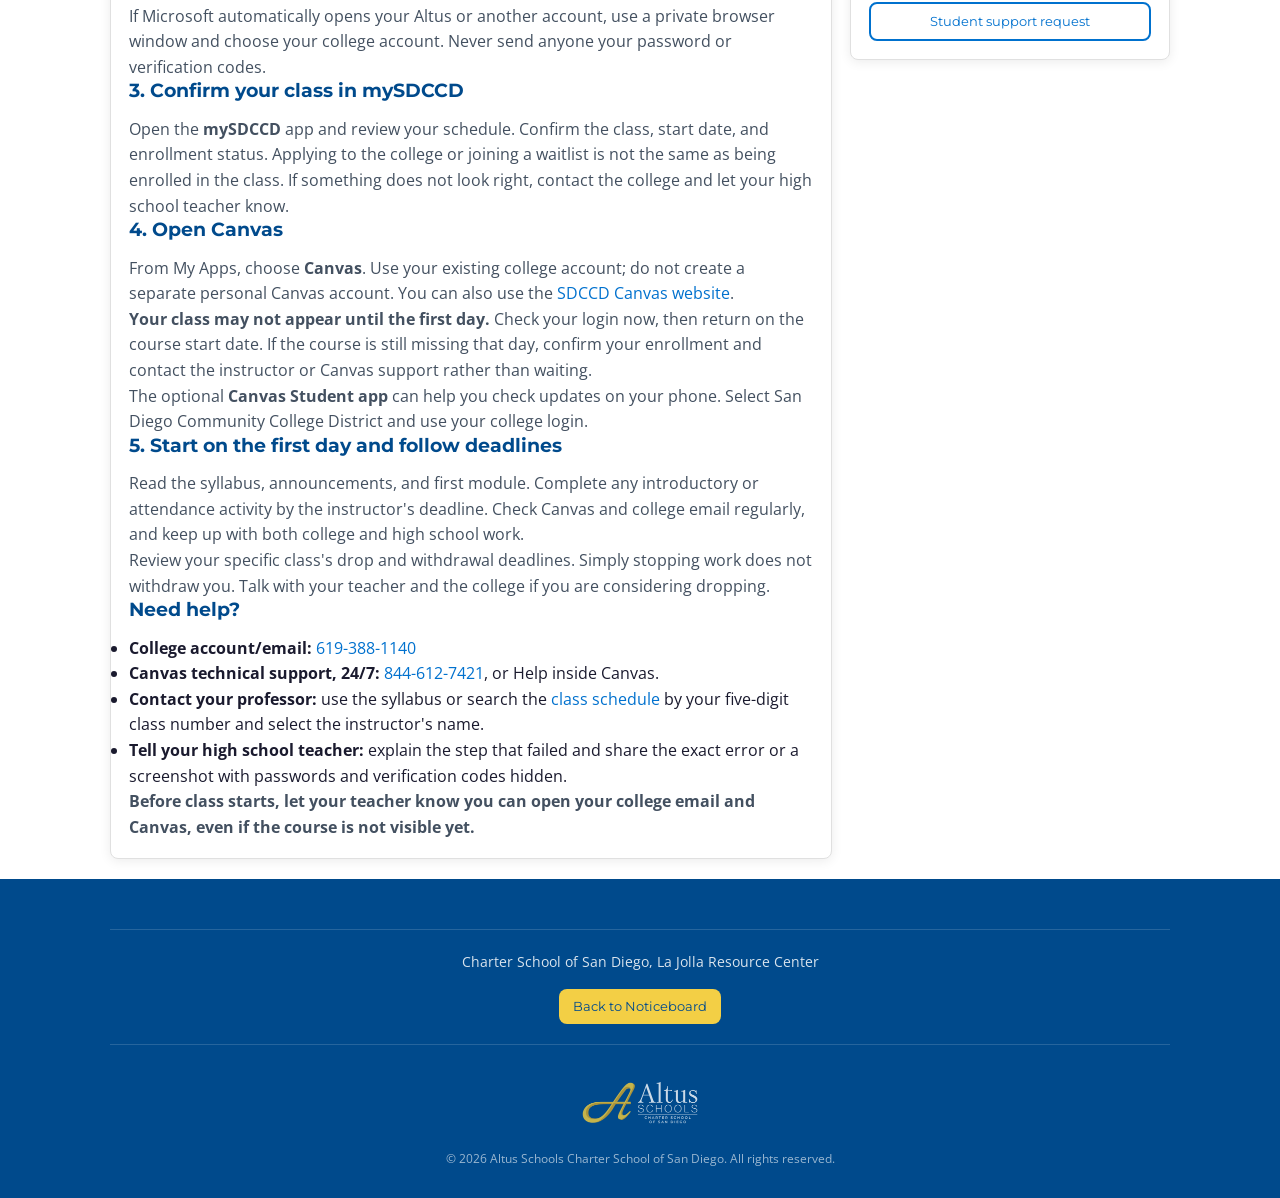
==== commit a5a81cec: "Lead spring announcement with open signup window" ====
--- a/dual-enrollment.html
+++ b/dual-enrollment.html
@@ -158,7 +158,7 @@
             </div>
         </section>
 
-        <section class="section section-alt" id="courses"><div class="container"><h2 class="section-heading">Spring 2027: Choose Your Course</h2><p class="dual-section-intro">Personal Growth at either City College or Miramar is a good first choice. Choose the college and dates that work for you. If you missed Personal Growth this fall, start signing up now. These online Spring 2027 courses come from the Altus flyers and counselor schedule. Applying does not reserve a seat.</p><h3 class="college-course-heading">City College: Online Courses</h3><div class="course-grid spring-course-grid"><article class="course-card course-card-recommended"><div class="course-card-top"><span class="course-college">City College</span></div><h3>Personal Growth Career &amp; Life Planning</h3><dl><div><dt>Course</dt><dd>PERG 130</dd></div><div><dt>Class number</dt><dd>52916 or 52917</dd></div><div><dt>Dates</dt><dd>February 1-March 27, 2027</dd></div><div><dt>Format</dt><dd>Online</dd></div><div><dt>High school credit equivalency</dt><dd>Pathway Exhibition + 1 Elective/CTE</dd></div></dl><p>Our first recommendation. If you missed Personal Growth this fall, start the signup process ASAP. Choose one section, 52916 or 52917, with your teacher.</p><div class="course-actions"><a href="#miramar" class="btn btn-primary">Start Signup Steps</a></div></article><article class="course-card"><div class="course-card-top"><span class="course-college">City College</span></div><h3>Reading &amp; Composition</h3><dl><div><dt>Course</dt><dd>ENGL C1000</dd></div><div><dt>Class number</dt><dd>52947</dd></div><div><dt>Dates</dt><dd>February 8-May 8, 2027</dd></div><div><dt>Format</dt><dd>Online</dd></div><div><dt>High school credit equivalency</dt><dd>Full year of high school English (2 semesters)</dd></div></dl><p>One 12-week online course counts for a full year of high school English. Includes at least 6,000 graded words of writing; discuss readiness with your teacher.</p><div class="course-actions"><a href="#miramar" class="btn btn-primary">Start Signup Steps</a></div></article><article class="course-card"><div class="course-card-top"><span class="course-college">City College</span></div><h3>American Political Development</h3><dl><div><dt>Course</dt><dd>POLI 121</dd></div><div><dt>Class number</dt><dd>52951</dd></div><div><dt>Dates</dt><dd>February 1-March 27, 2027</dd></div><div><dt>Format</dt><dd>Online</dd></div><div><dt>High school credit equivalency</dt><dd>Economics + 1 Elective</dd></div></dl><p>For students who have successfully completed POLS C1000 (Government), as directed by the Altus flyer. Ask your teacher first so the counselor can coordinate the limited Altus allocation.</p><div class="course-actions"><a href="#miramar" class="btn btn-primary">Start Signup Steps</a></div></article></div><h3 class="college-course-heading">Miramar College: Online Courses</h3><div class="course-grid spring-course-grid"><article class="course-card course-card-recommended"><div class="course-card-top"><span class="course-college">Miramar College</span></div><h3>Personal Growth Career &amp; Life Planning</h3><dl><div><dt>Course</dt><dd>PERG 130</dd></div><div><dt>Class number</dt><dd>55165</dd></div><div><dt>College units</dt><dd>3</dd></div><div><dt>Dates</dt><dd>February 8-May 8, 2027</dd></div><div><dt>High school credit equivalency</dt><dd>Pathway Exhibition + 1 Elective/CTE</dd></div></dl><p>Recommended first college course: explore your interests, career choices, goals, and time-management habits.</p><div class="course-actions"><a href="#miramar" class="btn btn-primary">Start Signup Steps</a></div></article><article class="course-card"><div class="course-card-top"><span class="course-college">Miramar College</span></div><h3>Academic Reading &amp; Writing</h3><dl><div><dt>Course</dt><dd>ENGL C1000</dd></div><div><dt>Class number</dt><dd>53809</dd></div><div><dt>College units</dt><dd>3</dd></div><div><dt>Dates</dt><dd>February 1-May 29, 2027</dd></div><div><dt>High school credit equivalency</dt><dd>Full year of high school English (2 semesters)</dd></div></dl><p>Includes essays, research, and at least 6,000 graded words of writing. Talk with your teacher about readiness and any placement requirements.</p><div class="course-actions"><a href="#miramar" class="btn btn-primary">Start Signup Steps</a></div></article></div><div class="dual-alert"><p>These classes are online. Confirm any required live meeting times and current availability with your teacher or Amanda before enrolling.</p><a href="https://www.sdccd.edu/students/class-search/search.html" class="btn btn-outline" target="_blank" rel="noopener">Check the SDCCD Class Schedule</a></div><div class="dual-more-options"><h3>Want something different?</h3><p>Other eligible courses may fit your interests or graduation plan. Ask your teacher to confirm the course, workload, and credit before applying. City, Mesa, MiraCosta, and Coastline follow their own course schedules.</p></div></div></section>
+        <section class="section section-alt" id="courses"><div class="container"><h2 class="section-heading">Spring 2027: Choose Your Course</h2><p class="dual-section-intro">Personal Growth at either City College or Miramar is a good first choice. Choose the college and dates that work for you. If you missed Personal Growth this fall, start signing up now. These online Spring 2027 courses come from the Altus flyers and counselor schedule. Applying does not reserve a seat.</p><h3 class="college-course-heading">City College: Online Courses</h3><div class="course-grid spring-course-grid"><article class="course-card course-card-recommended"><div class="course-card-top"><span class="course-college">City College</span></div><h3>Personal Growth Career &amp; Life Planning</h3><dl><div><dt>Course</dt><dd>PERG 130</dd></div><div><dt>Class number</dt><dd>52916 or 52917</dd></div><div><dt>Dates</dt><dd>February 1-March 27, 2027</dd></div><div><dt>Format</dt><dd>Online</dd></div><div><dt>High school credit equivalency</dt><dd>Pathway Exhibition + 1 Elective/CTE</dd></div></dl><p>Our first recommendation. If you missed Personal Growth this fall, start the signup process ASAP. Choose one section, 52916 or 52917, with your teacher.</p><div class="course-actions"><a href="#miramar" class="btn btn-primary">Start Signup Steps</a></div></article><article class="course-card"><div class="course-card-top"><span class="course-college">City College</span></div><h3>Reading &amp; Composition</h3><dl><div><dt>Course</dt><dd>ENGL C1000</dd></div><div><dt>Class number</dt><dd>52947</dd></div><div><dt>Dates</dt><dd>February 8-May 8, 2027</dd></div><div><dt>Format</dt><dd>Online</dd></div><div><dt>High school credit equivalency</dt><dd>Full year of high school English (2 semesters)</dd></div></dl><p>One 12-week online course counts for a full year of high school English (both semesters).</p><div class="course-actions"><a href="#miramar" class="btn btn-primary">Start Signup Steps</a></div></article><article class="course-card"><div class="course-card-top"><span class="course-college">City College</span></div><h3>American Political Development</h3><dl><div><dt>Course</dt><dd>POLI 121</dd></div><div><dt>Class number</dt><dd>52951</dd></div><div><dt>Dates</dt><dd>February 1-March 27, 2027</dd></div><div><dt>Format</dt><dd>Online</dd></div><div><dt>High school credit equivalency</dt><dd>Economics + 1 Elective</dd></div></dl><p>For students who have successfully completed POLS C1000 (Government), as directed by the Altus flyer. Ask your teacher first so the counselor can coordinate the limited Altus allocation.</p><div class="course-actions"><a href="#miramar" class="btn btn-primary">Start Signup Steps</a></div></article></div><h3 class="college-course-heading">Miramar College: Online Courses</h3><div class="course-grid spring-course-grid"><article class="course-card course-card-recommended"><div class="course-card-top"><span class="course-college">Miramar College</span></div><h3>Personal Growth Career &amp; Life Planning</h3><dl><div><dt>Course</dt><dd>PERG 130</dd></div><div><dt>Class number</dt><dd>55165</dd></div><div><dt>College units</dt><dd>3</dd></div><div><dt>Dates</dt><dd>February 8-May 8, 2027</dd></div><div><dt>High school credit equivalency</dt><dd>Pathway Exhibition + 1 Elective/CTE</dd></div></dl><p>Recommended first college course: explore your interests, career choices, goals, and time-management habits.</p><div class="course-actions"><a href="#miramar" class="btn btn-primary">Start Signup Steps</a></div></article><article class="course-card"><div class="course-card-top"><span class="course-college">Miramar College</span></div><h3>Academic Reading &amp; Writing</h3><dl><div><dt>Course</dt><dd>ENGL C1000</dd></div><div><dt>Class number</dt><dd>53809</dd></div><div><dt>College units</dt><dd>3</dd></div><div><dt>Dates</dt><dd>February 1-May 29, 2027</dd></div><div><dt>High school credit equivalency</dt><dd>Full year of high school English (2 semesters)</dd></div></dl><p>This online course counts for a full year of high school English (both semesters).</p><div class="course-actions"><a href="#miramar" class="btn btn-primary">Start Signup Steps</a></div></article></div><div class="dual-alert"><p>These classes are online. Confirm any required live meeting times and current availability with your teacher or Amanda before enrolling.</p><a href="https://www.sdccd.edu/students/class-search/search.html" class="btn btn-outline" target="_blank" rel="noopener">Check the SDCCD Class Schedule</a></div><div class="dual-more-options"><h3>Want something different?</h3><p>Other eligible courses may fit your interests or graduation plan. Ask your teacher to confirm the course, workload, and credit before applying. City, Mesa, MiraCosta, and Coastline follow their own course schedules.</p></div></div></section>
 
         <section class="section section-alt" id="city"><div class="container"><h2 class="section-heading">City College: How to Sign Up</h2><p>Choose City College and Spring 2027 in the application. Use PERG 130 class 52916 or 52917, ENGL C1000 class 52947, or teacher-approved POLI 121 class 52951 on the supplemental form. The district steps below also apply to Mesa and Miramar.</p><a href="#miramar" class="btn btn-outline">Use the Updated SDCCD Steps</a></div></section>
 <section class="section section-alt" id="miramar"><div class="container"><h2 class="section-heading">New SDCCD Signup Steps: City, Mesa &amp; Miramar</h2><div class="dual-alert"><h3>Already have an SDCCD student ID?</h3><p>If you applied or enrolled at City, Mesa, or Miramar less than a year ago and have your 10-digit ID, the updated Altus guide says you only need a new Supplemental Application. Skip to that step. If it was longer ago or you are unsure, check with Amanda or admissions before starting another application.</p></div><div class="college-layout"><div class="college-main"><ol class="dual-steps"><li><strong><a href="https://www.sdccd.edu/start/index.aspx" class="" target="_blank" rel="noopener">Start at SDCCD: choose your college</a></strong><span>Use the new CCCStart application through the SDCCD Start page. Sign in with your existing OpenCCC/CCCApply account if you have one; otherwise create an account.</span></li><li><strong><a href="https://mysdccd.atlassian.net/wiki/spaces/MYS/pages/3477798913/Getting+Started+at+SDCCD" class="" target="_blank" rel="noopener">Check your identity-verification requirements</a></strong><span>Requirements depend on your age and application. The statewide CCCStart FAQ says under-18 applications may reach the college without ID.me/DMV verification, but flagged applications still need review. Adults generally must verify. Follow your actual prompts; ask Amanda or admissions if you are held up.</span></li><li><strong><a href="https://mysdccd.atlassian.net/wiki/spaces/MYS/pages/3480256523/High+School+CCAP+Dual+Enrollment+Journey" class="" target="_blank" rel="noopener">Choose the high school journey and Spring 2027</a></strong><span>Select that you are currently in K-12, your grade when the class begins, and the goal of taking college classes while in high school. Choose the correct term/program and complete your personal information and academic history, including your actual school and expected graduation date.</span></li><li><strong>Review carefully, then submit</strong><span>Check your email address, school, grade, graduation date, and term before submitting. Corrections after submission must go through the college. Save your confirmation and CCCID; the CCCID is different from your 10-digit SDCCD student ID.</span></li><li><strong>Get your 10-digit SDCCD student ID</strong><span>Allow one business day for processing, according to the updated guide. Search your inbox and spam for SDCCD or Welcome to mySDCCD. If nothing arrives within a couple of days, tell your teacher. Follow the welcome email to activate mySDCCD.</span></li><li><strong><a href="https://mysdccd.atlassian.net/servicedesk/customer/portal/4/group/73/create/77" class="" target="_blank" rel="noopener">Submit a new Supplemental Application for Spring 2027</a></strong><span>Use your 10-digit student ID and the exact course title, code, and five-digit class number above. List Steven Sutherland as your high school counselor/contact, not your teacher: ssutherland@altusschools.net.</span></li><li><strong>Watch for enrollment confirmation</strong><span>College staff enroll high school students after the supplemental form is accepted. Check email and mySDCCD for your confirmed class. An application alone is not enrollment; tell your teacher if the class is full or you need help.</span></li></ol></div><aside class="college-links"><h3>Current Application Links</h3><a href="https://cccnext.jira.com/wiki/spaces/PD/pages/5125931009/Required+ID+Verification+Questions+Answered" target="_blank" rel="noopener" class="btn btn-outline">Official Identity Verification FAQ</a><a href="https://www.sdccd.edu/start/index.aspx" class="btn btn-outline" target="_blank" rel="noopener">Start the CCCStart Application</a><a href="https://mysdccd.atlassian.net/wiki/spaces/MYS/pages/3477798913/Getting+Started+at+SDCCD" class="btn btn-outline" target="_blank" rel="noopener">Account &amp; Identity Tutorial</a><a href="https://mysdccd.atlassian.net/wiki/spaces/MYS/pages/3480256523/High+School+CCAP+Dual+Enrollment+Journey" class="btn btn-outline" target="_blank" rel="noopener">High School Application Tutorial</a><a href="https://mysdccd.atlassian.net/servicedesk/customer/portal/4/group/73/create/77" class="btn btn-outline" target="_blank" rel="noopener">SDCCD Supplemental Application</a><a href="https://www.sdccd.edu/mysdccd/" class="btn btn-outline" target="_blank" rel="noopener">mySDCCD Account</a><a href="dual-enrollment/docs/sdccd-application-guide-spring-2027.pdf" class="btn btn-outline" target="_blank" rel="noopener">Download Updated SDCCD Guide</a><a href="dual-enrollment/docs/miramar-spring-2027-course-flyer.pdf" class="btn btn-outline" target="_blank" rel="noopener">Download Spring 2027 Course Flyer</a><a href="#support" class="btn btn-outline">Get Help Before Submitting</a></aside></div></div></section>
@@ -294,6 +294,6 @@
             </div>
         </div>
     </footer>
-    <script src="dual-enrollment.js?v=20261014-8"></script>
+    <script src="dual-enrollment.js?v=20261014-9"></script>
 </body>
 </html>
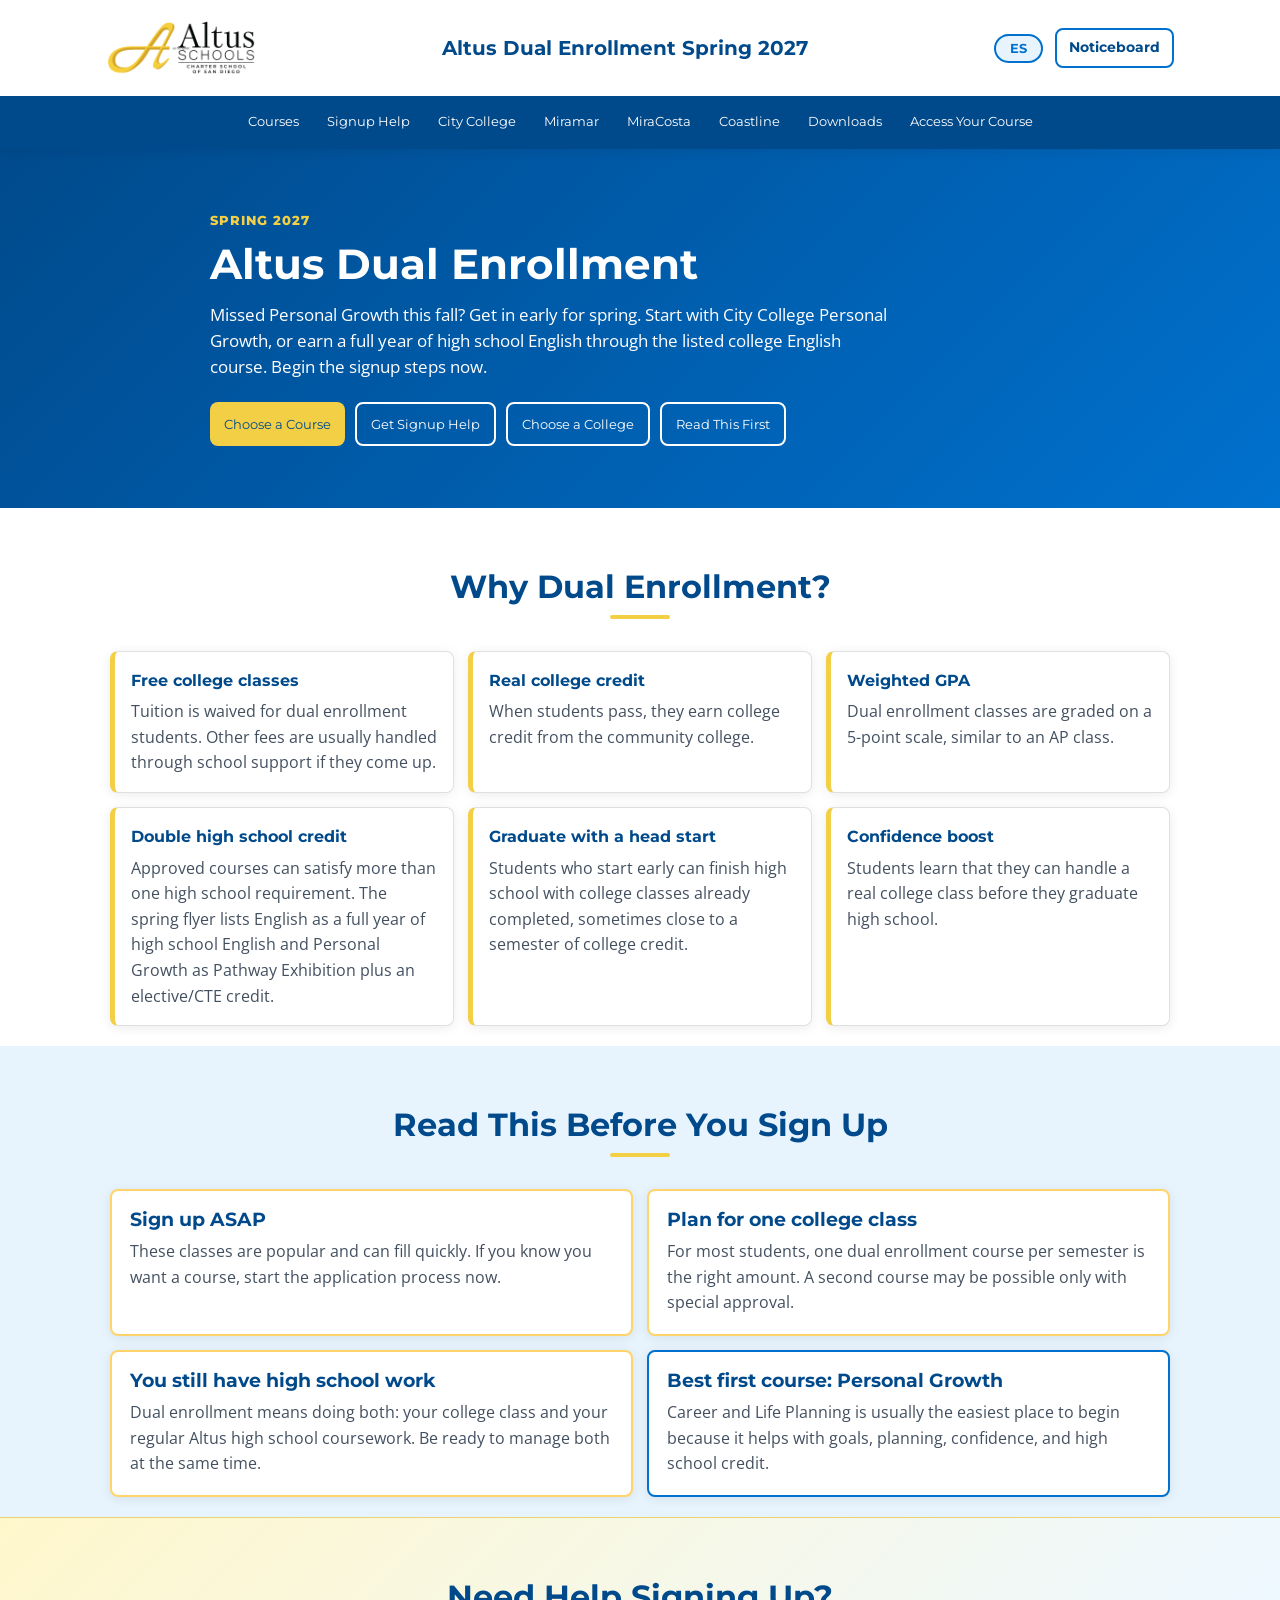
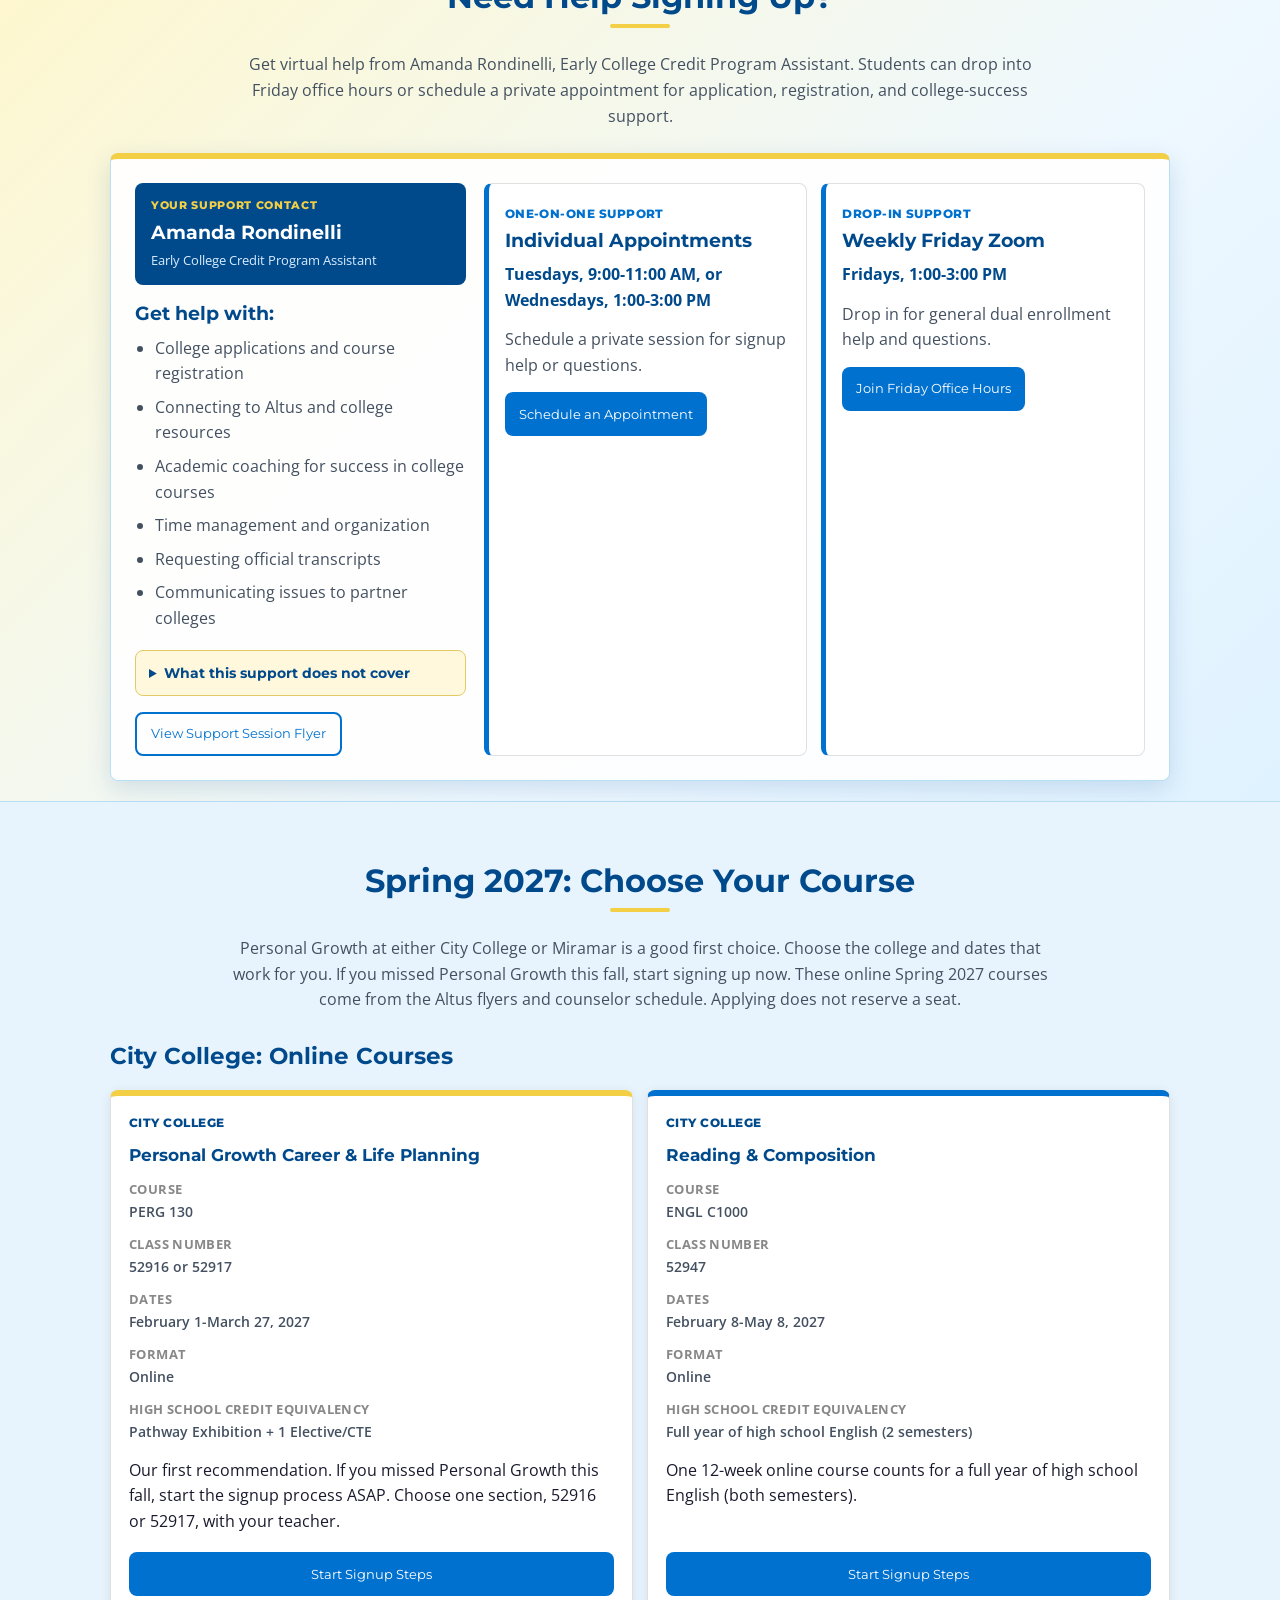
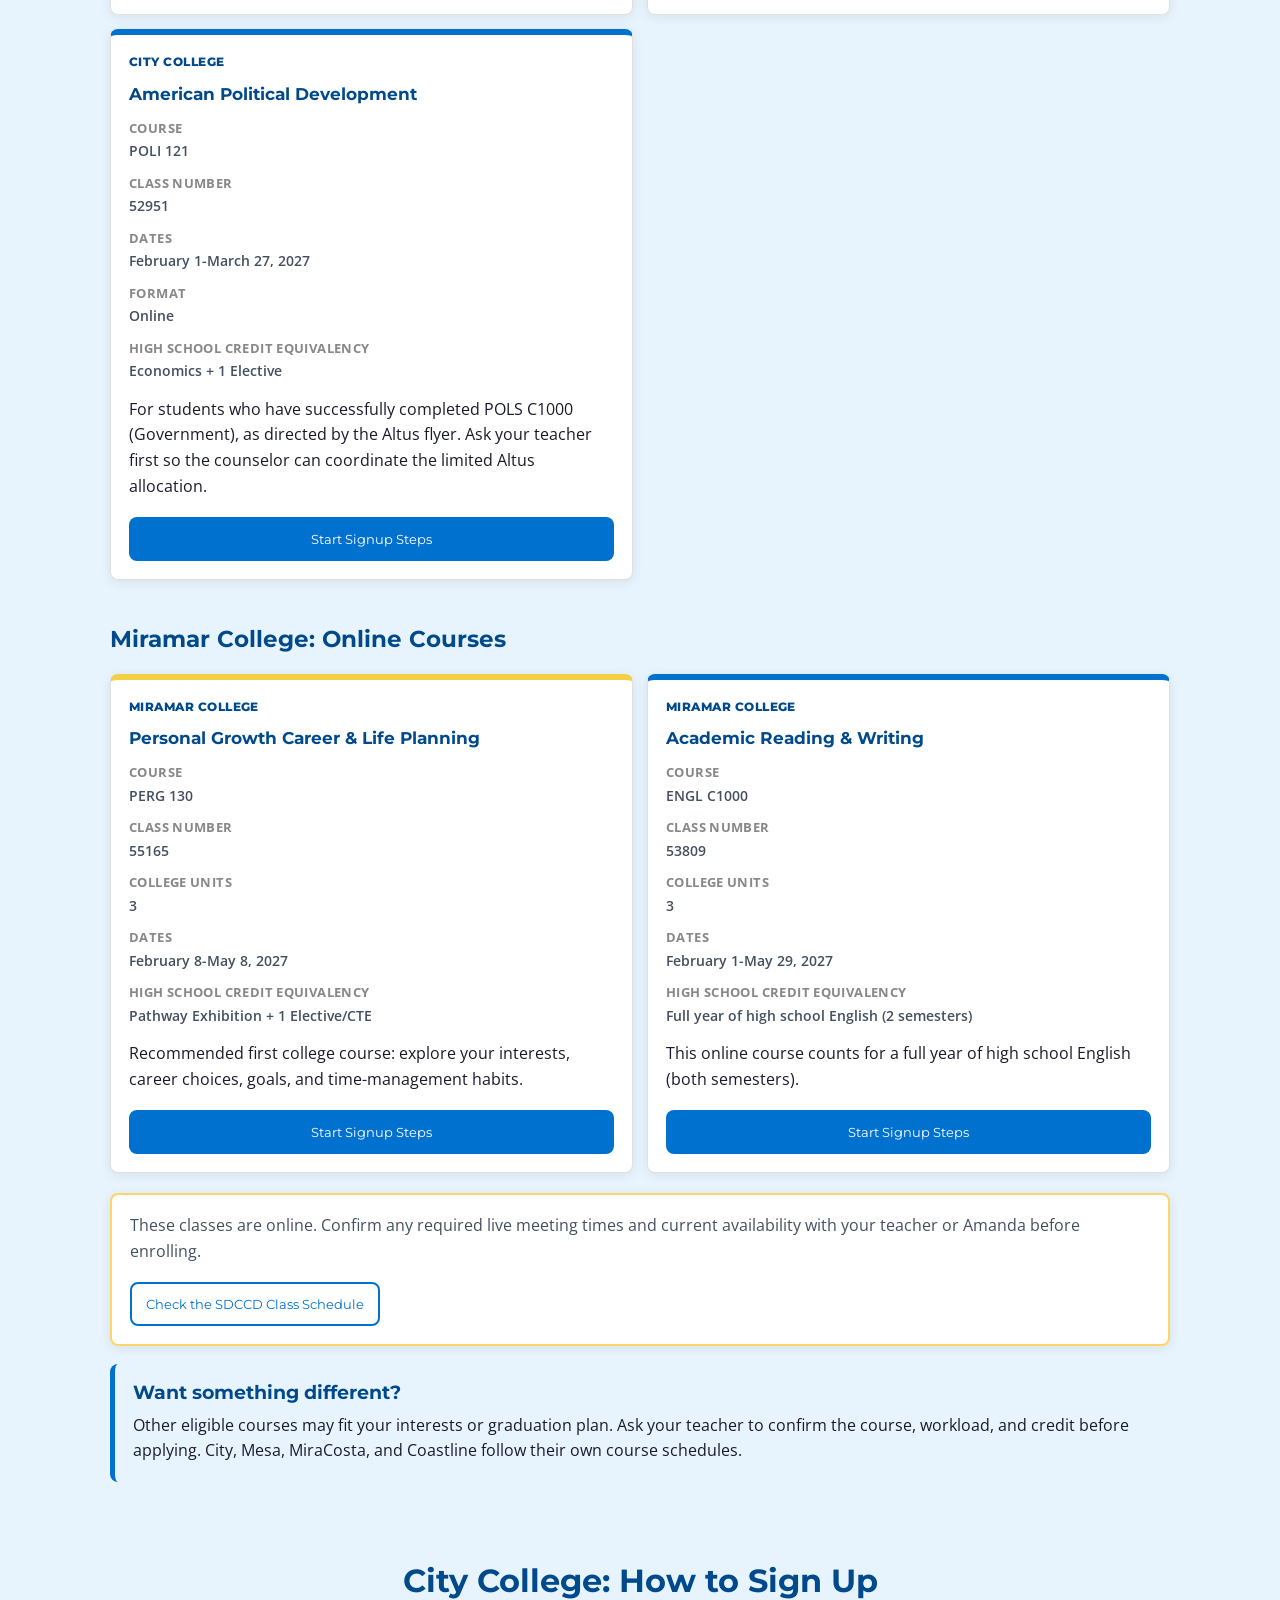
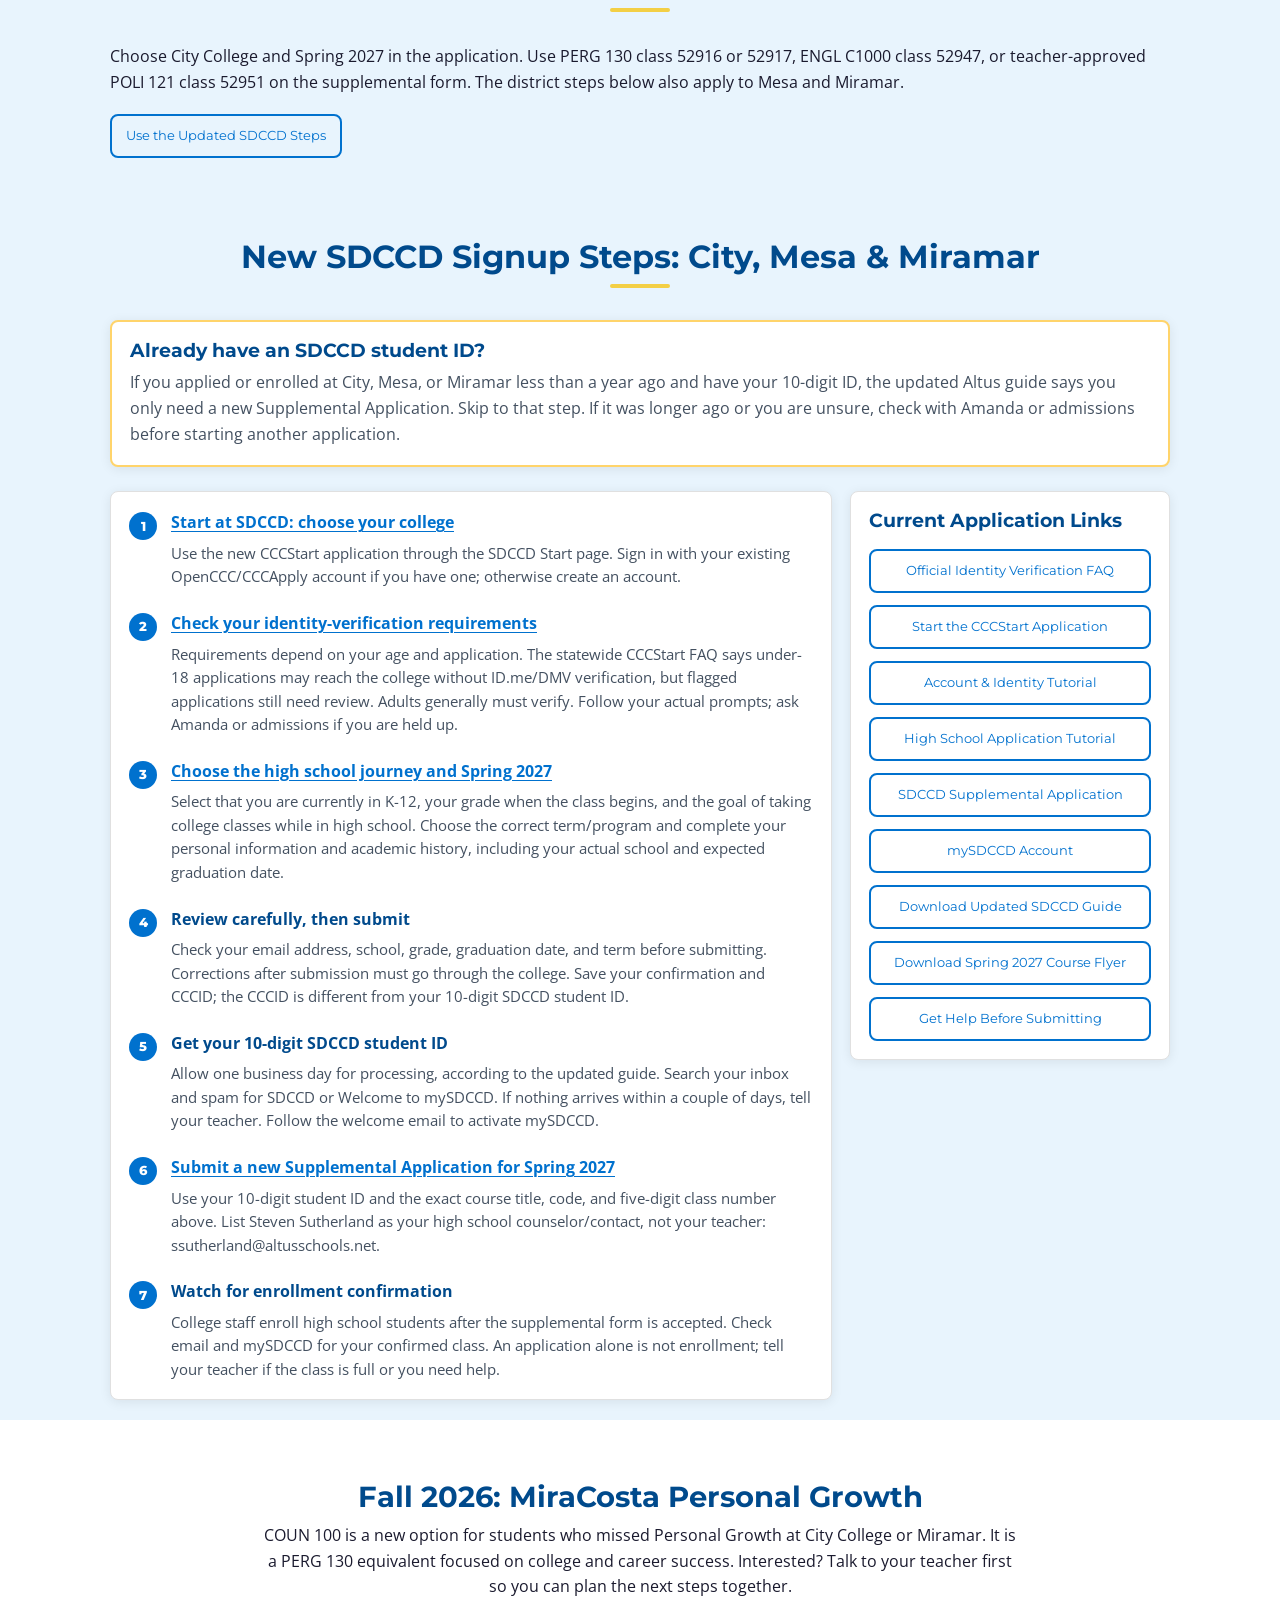
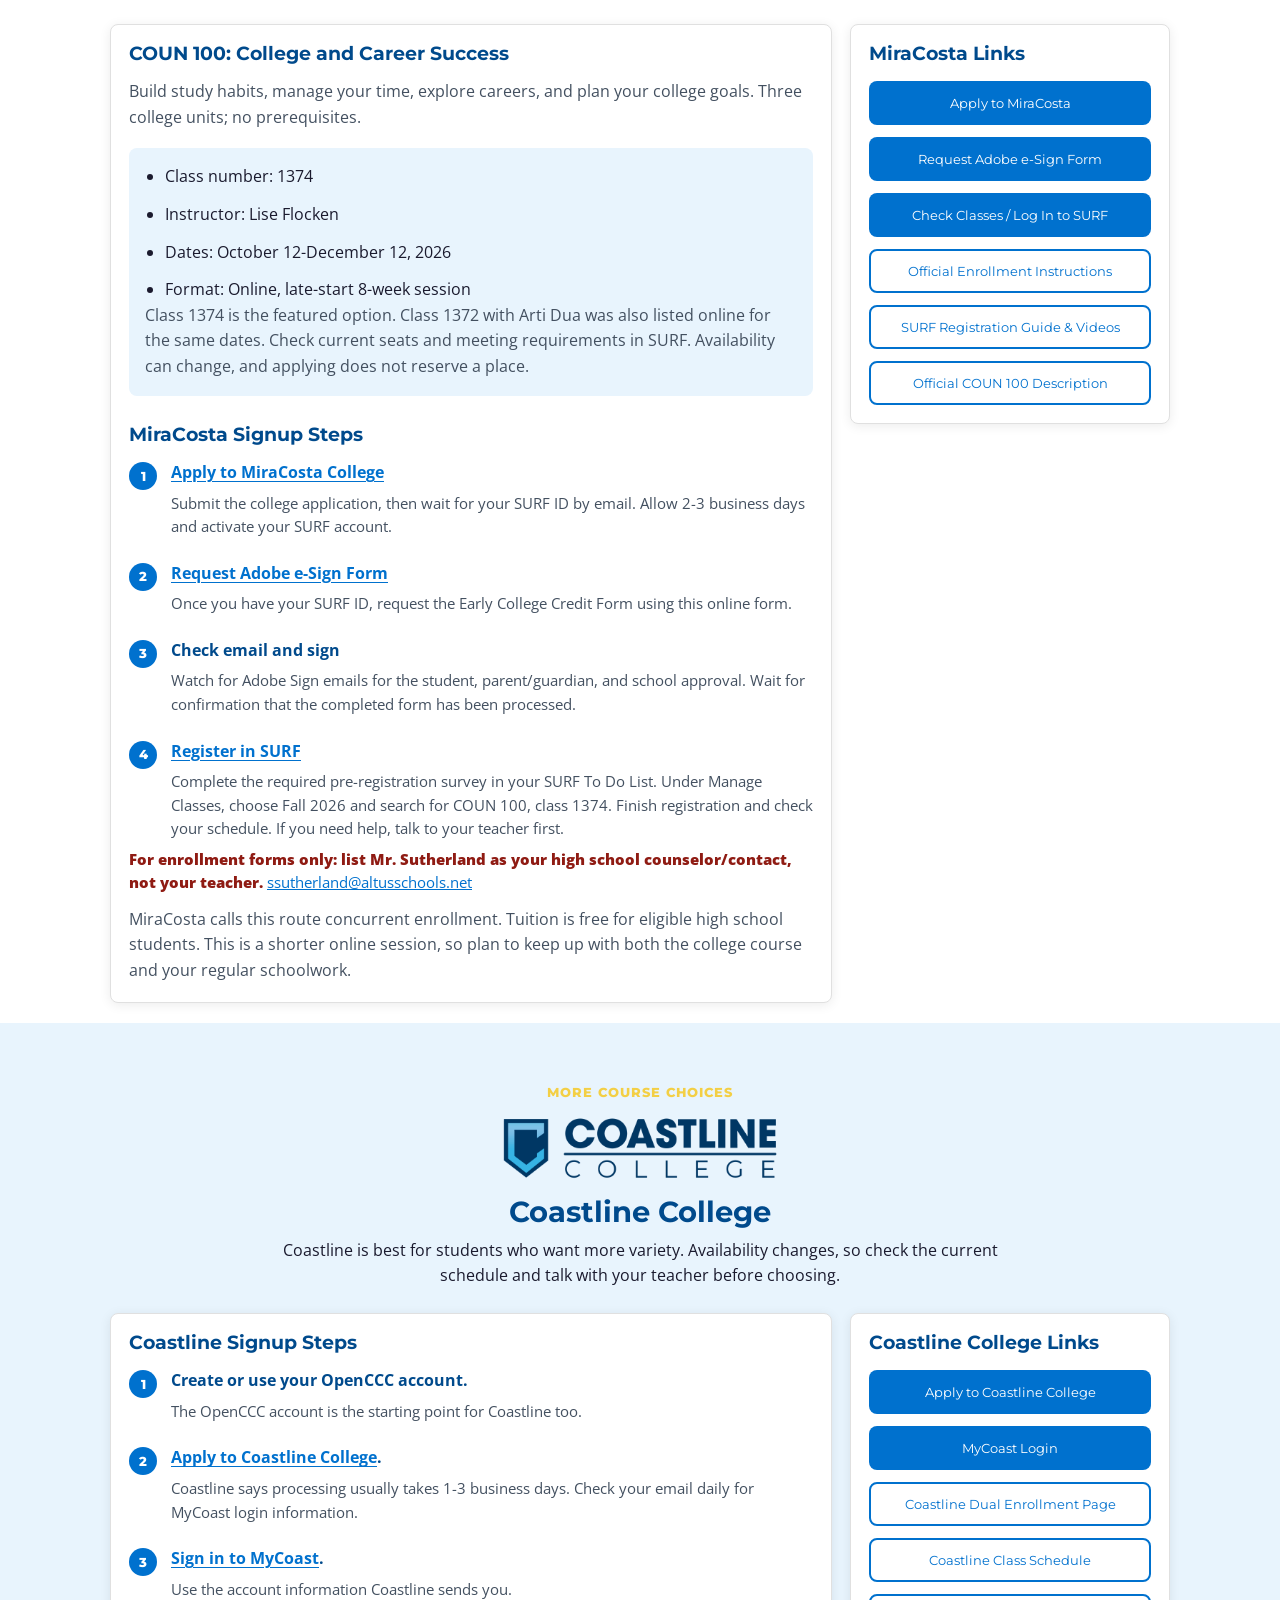
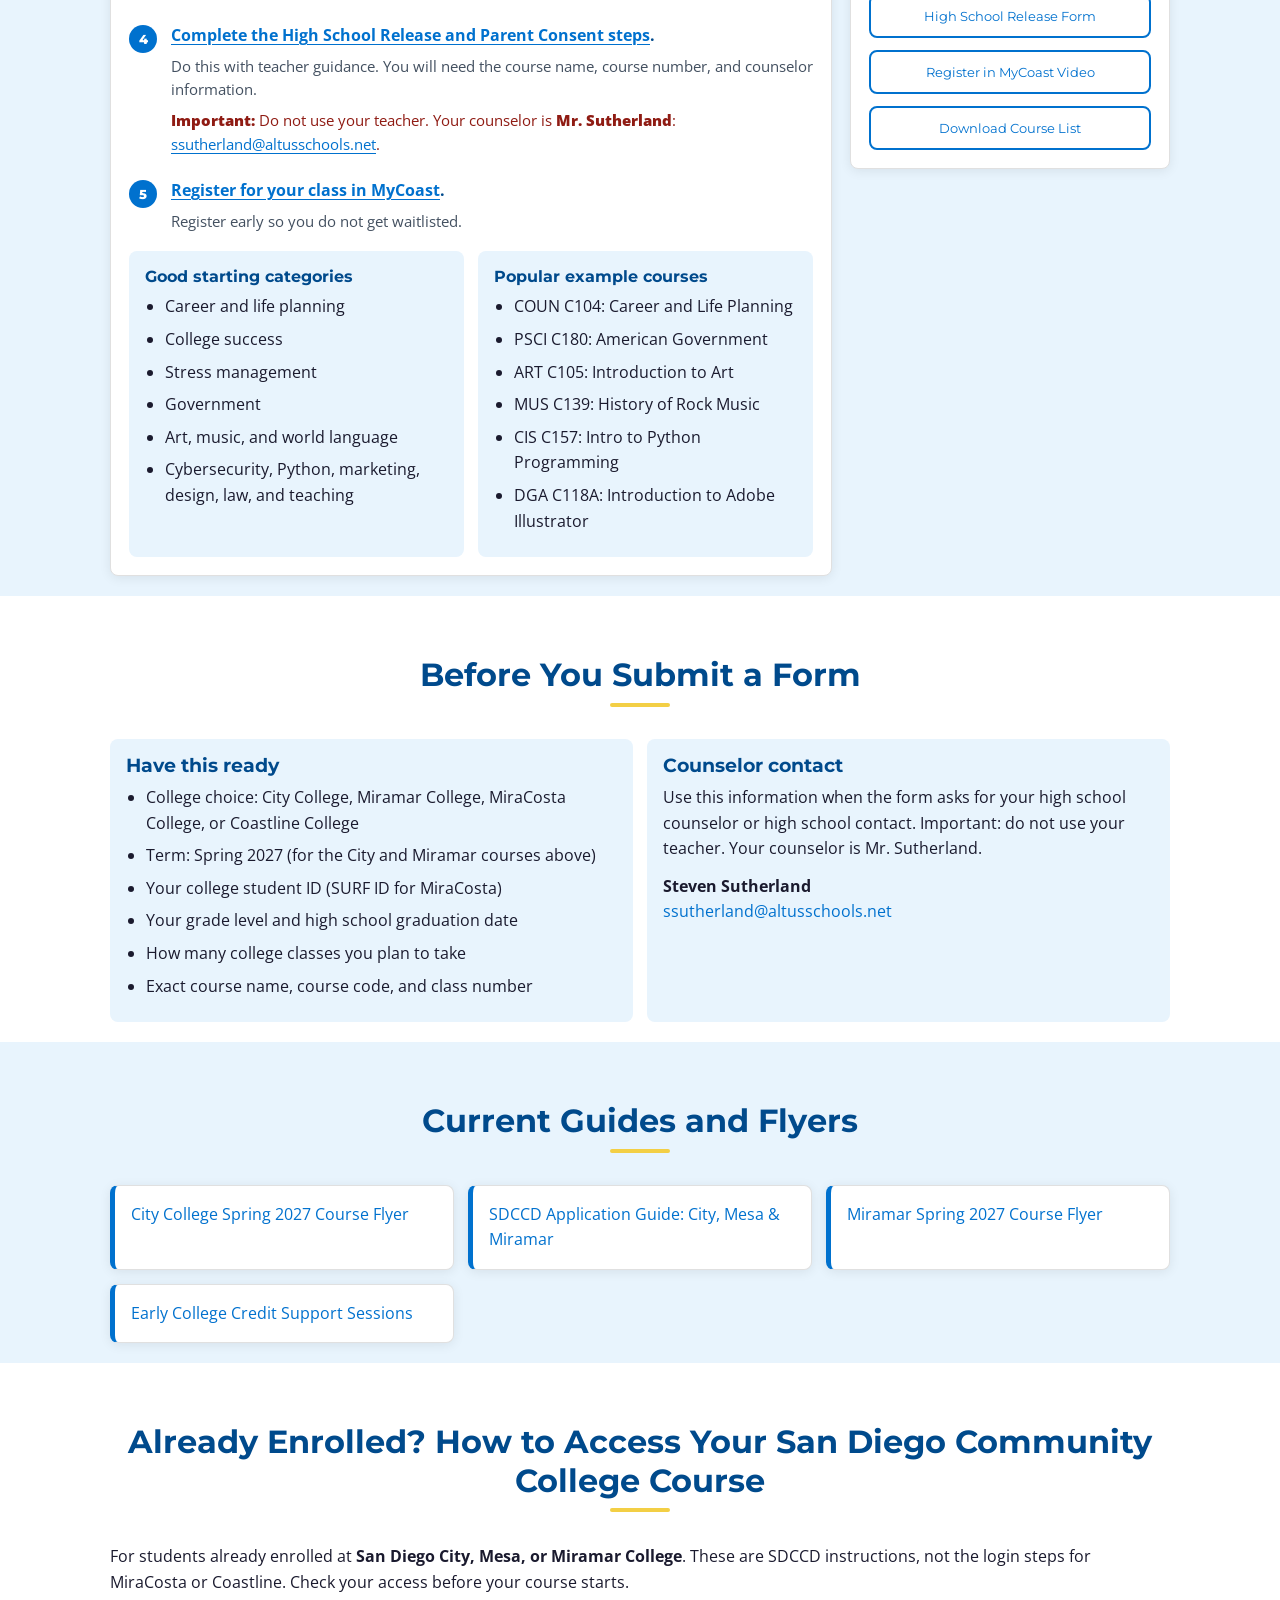
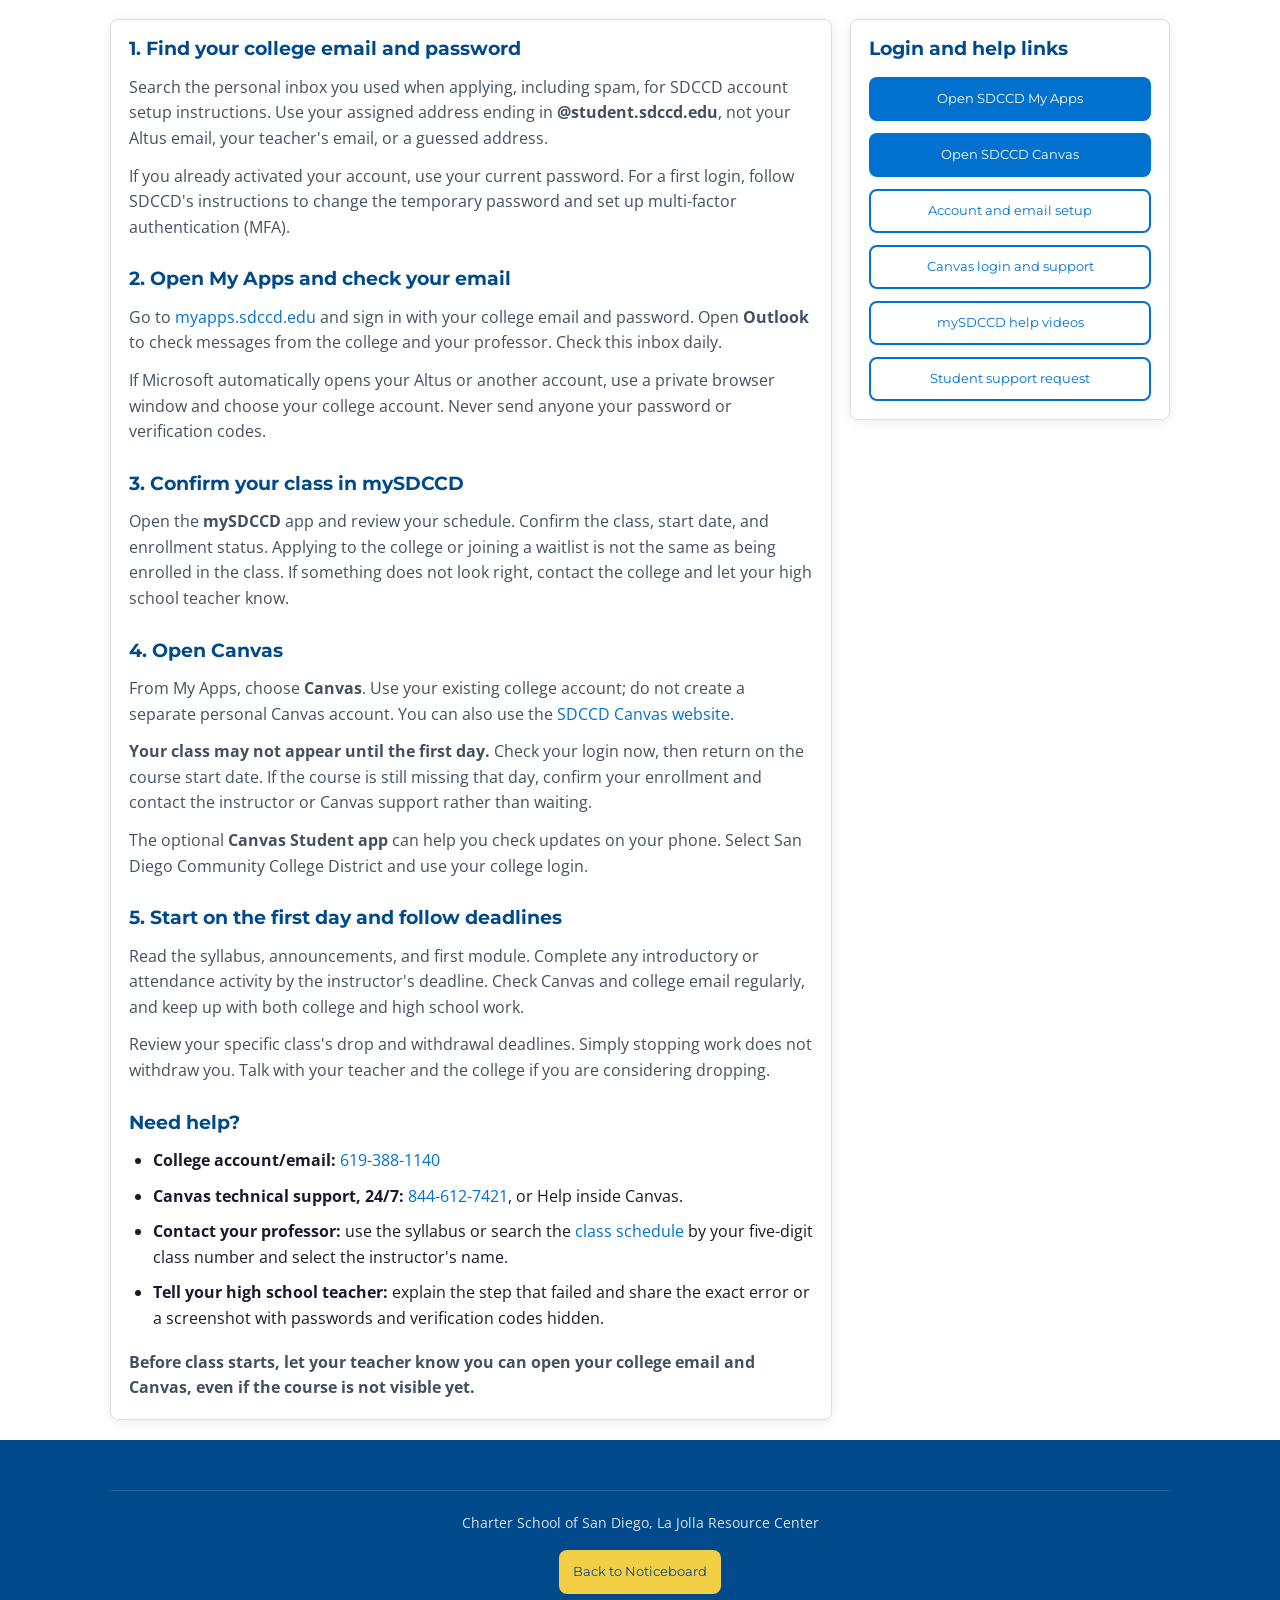
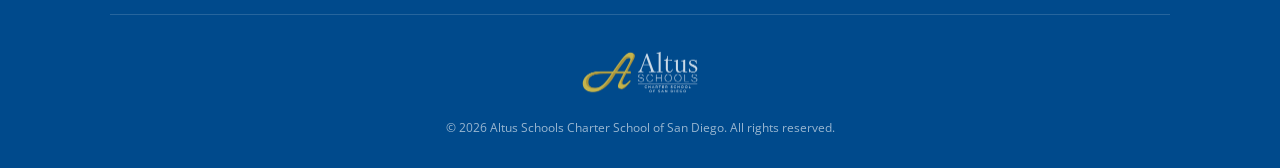
==== commit ecb334af: "Fix spacing throughout dual enrollment guide and login help" ====
--- a/dual-enrollment.html
+++ b/dual-enrollment.html
@@ -8,7 +8,7 @@
     <link rel="preconnect" href="https://fonts.googleapis.com">
     <link rel="preconnect" href="https://fonts.gstatic.com" crossorigin>
     <link href="https://fonts.googleapis.com/css2?family=Montserrat:wght@400;600;700;800&family=Open+Sans:wght@400;500;600;700&display=swap" rel="stylesheet">
-    <link rel="stylesheet" href="styles.css?v=20261014-8">
+    <link rel="stylesheet" href="styles.css?v=20261014-10">
 </head>
 <body class="dual-page">
     <header class="site-header" id="top">
@@ -294,6 +294,6 @@
             </div>
         </div>
     </footer>
-    <script src="dual-enrollment.js?v=20261014-9"></script>
+    <script src="dual-enrollment.js?v=20261014-10"></script>
 </body>
 </html>
--- a/styles.css
+++ b/styles.css
@@ -3486,3 +3486,37 @@
 .spring-course-grid .course-card { display: flex; flex-direction: column; }
 .spring-course-grid .course-card dl { margin-bottom: 14px; }
 .spring-course-grid .course-actions { margin-top: auto; padding-top: 18px; }
+
+/* Restore reading rhythm after the global reset, including dynamic login content. */
+.dual-page .college-main > * + h3 { margin-top: 28px; }
+.dual-page .college-main > p + p,
+.dual-page .form-checklist p + p { margin-top: 12px; }
+.dual-page .college-main > ul:not(.dual-steps) {
+    padding-left: 24px;
+    margin-block: 14px;
+}
+.dual-page .college-main > ul:not(.dual-steps) > li + li { margin-top: 10px; }
+.dual-page .college-main > ul + p { margin-top: 18px; }
+.dual-page .container > p + .btn,
+.dual-page .dual-alert > p + .btn { margin-top: 18px; }
+.dual-page .dual-alert + .college-layout,
+#courseAccessBody > p + .college-layout { margin-top: 24px; }
+.dual-page .dual-steps { gap: 22px; }
+.dual-page .dual-steps > li > strong { margin-bottom: 6px; }
+.dual-page .college-links { gap: 12px; }
+.dual-page .college-links > h3 { margin-bottom: 4px; }
+.dual-page .dual-more-options > p:last-child { margin-bottom: 0; }
+.dual-page .btn {
+    white-space: normal;
+    text-align: center;
+    max-width: 100%;
+    min-height: 44px;
+    display: inline-flex;
+    align-items: center;
+    justify-content: center;
+}
+.dual-page .college-main,
+.dual-page .college-links,
+.dual-page .course-card,
+.dual-page .ecc-support-services,
+.dual-page .ecc-support-option { min-width: 0; overflow-wrap: anywhere; }
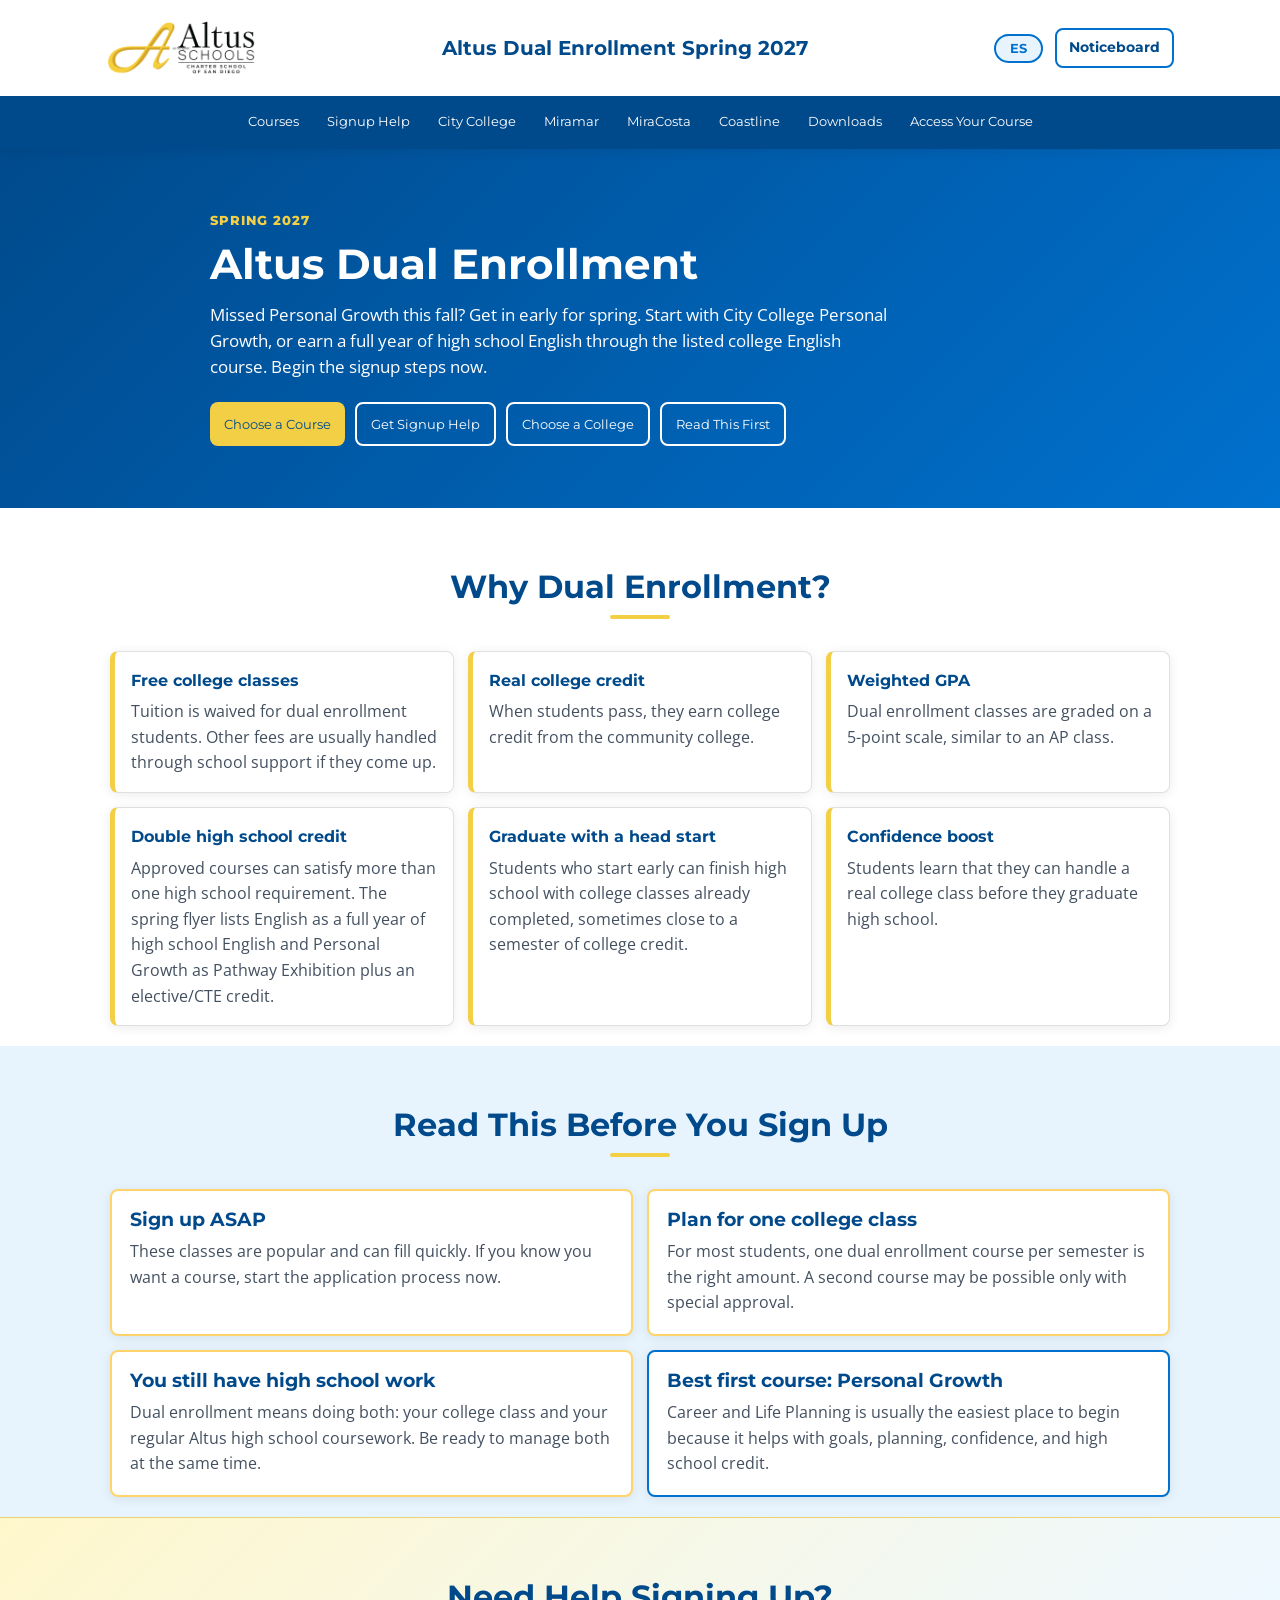
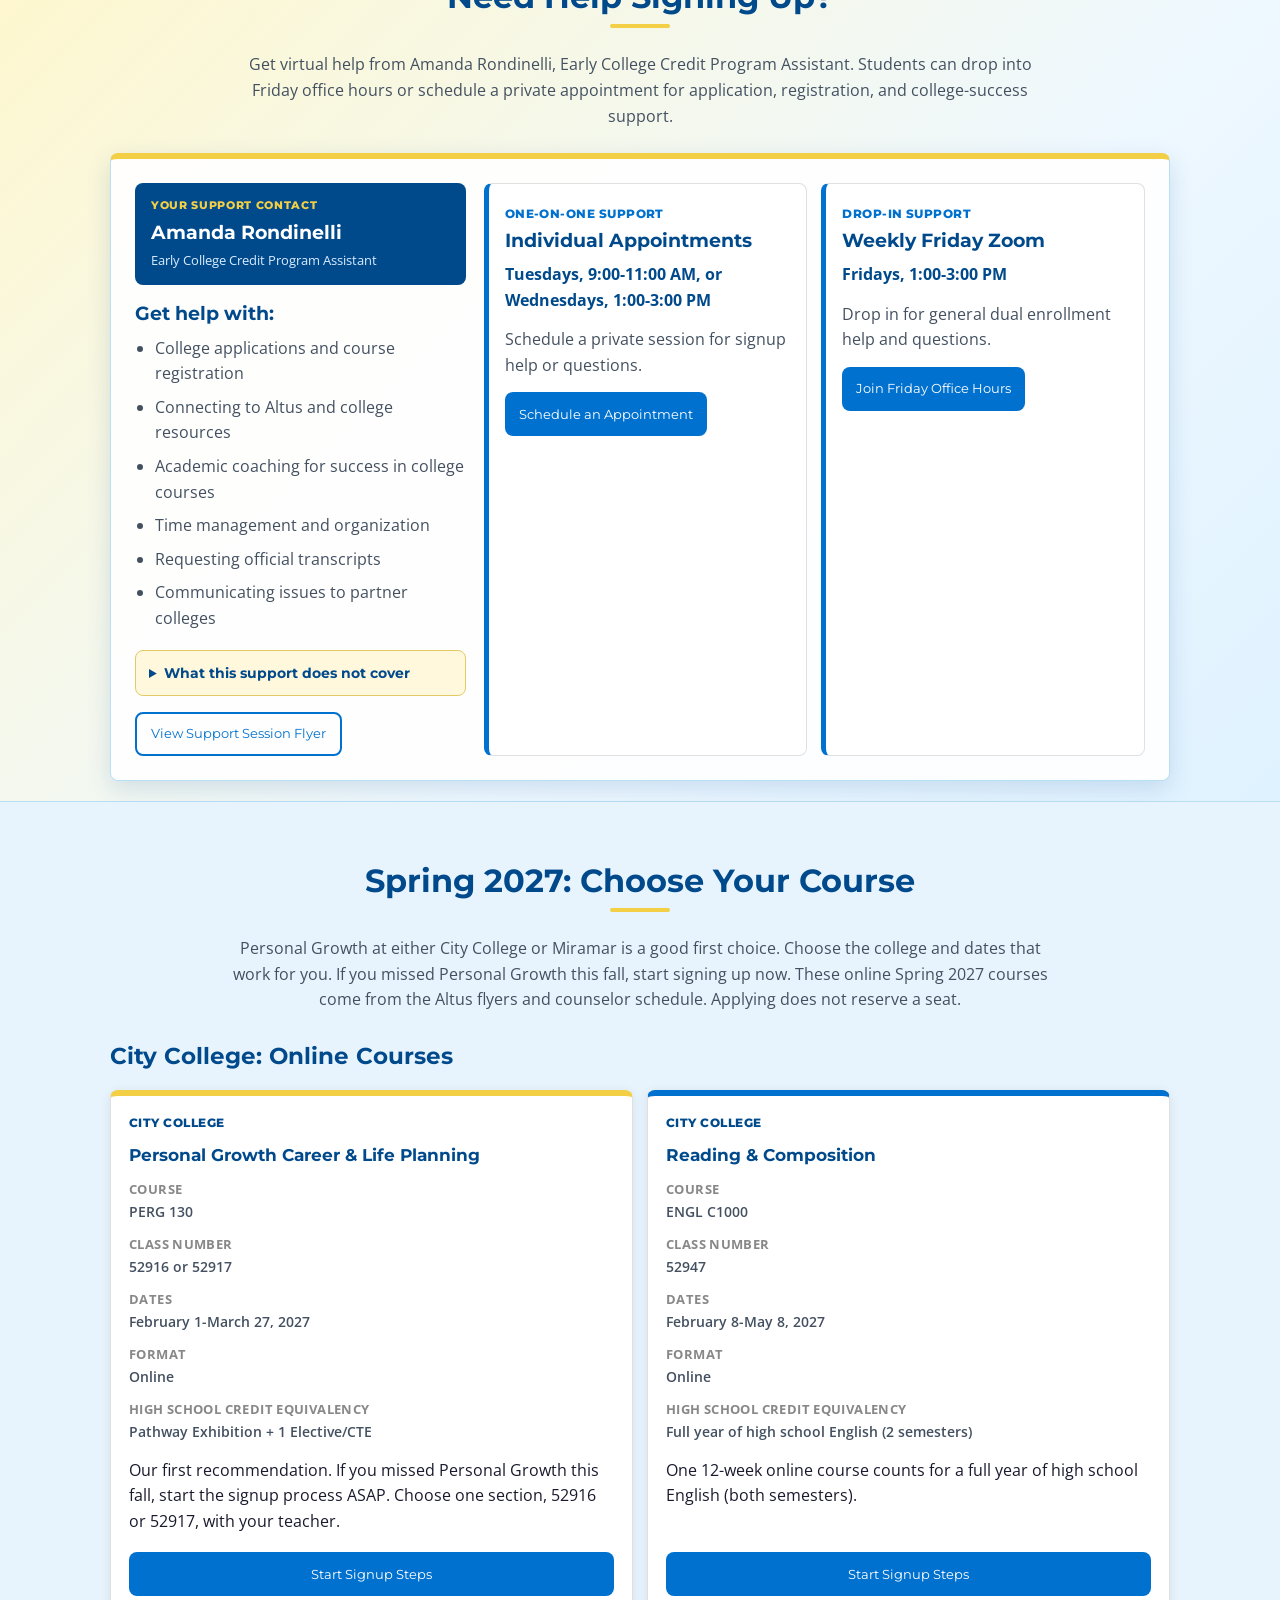
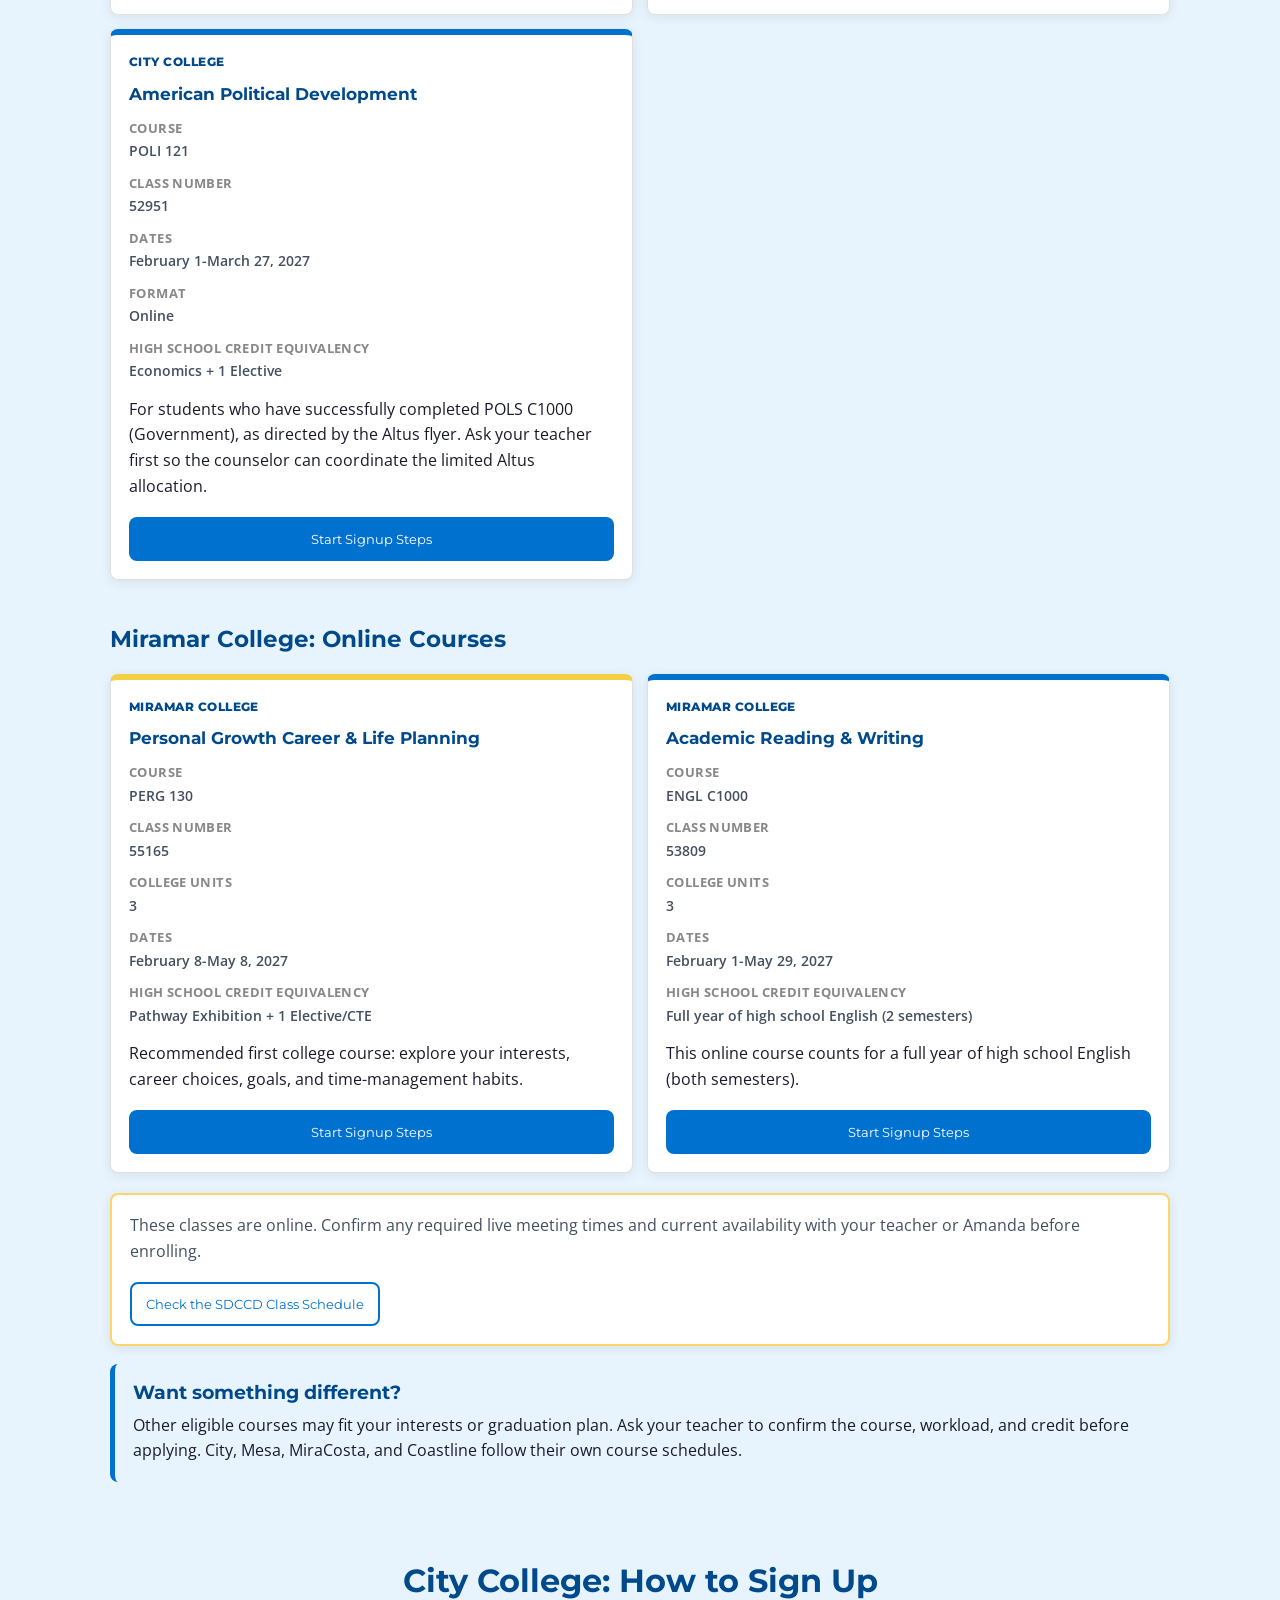
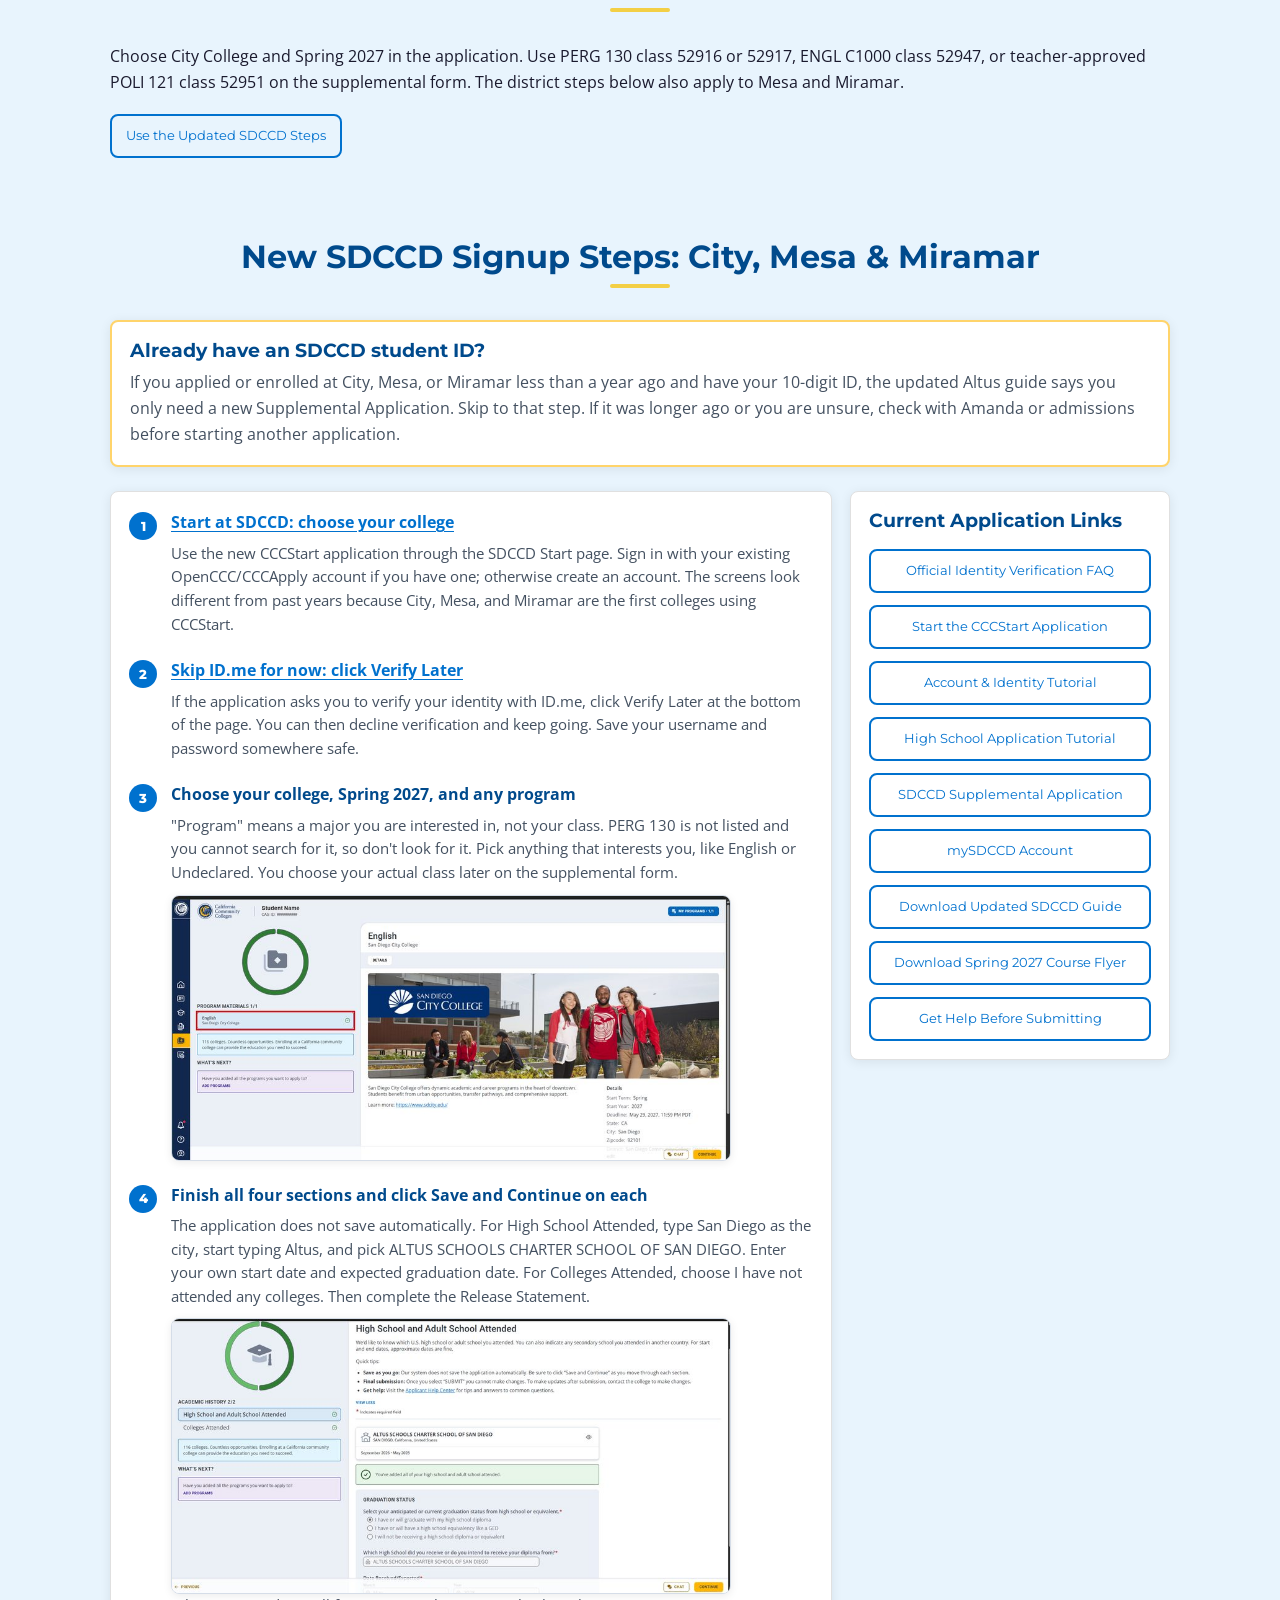
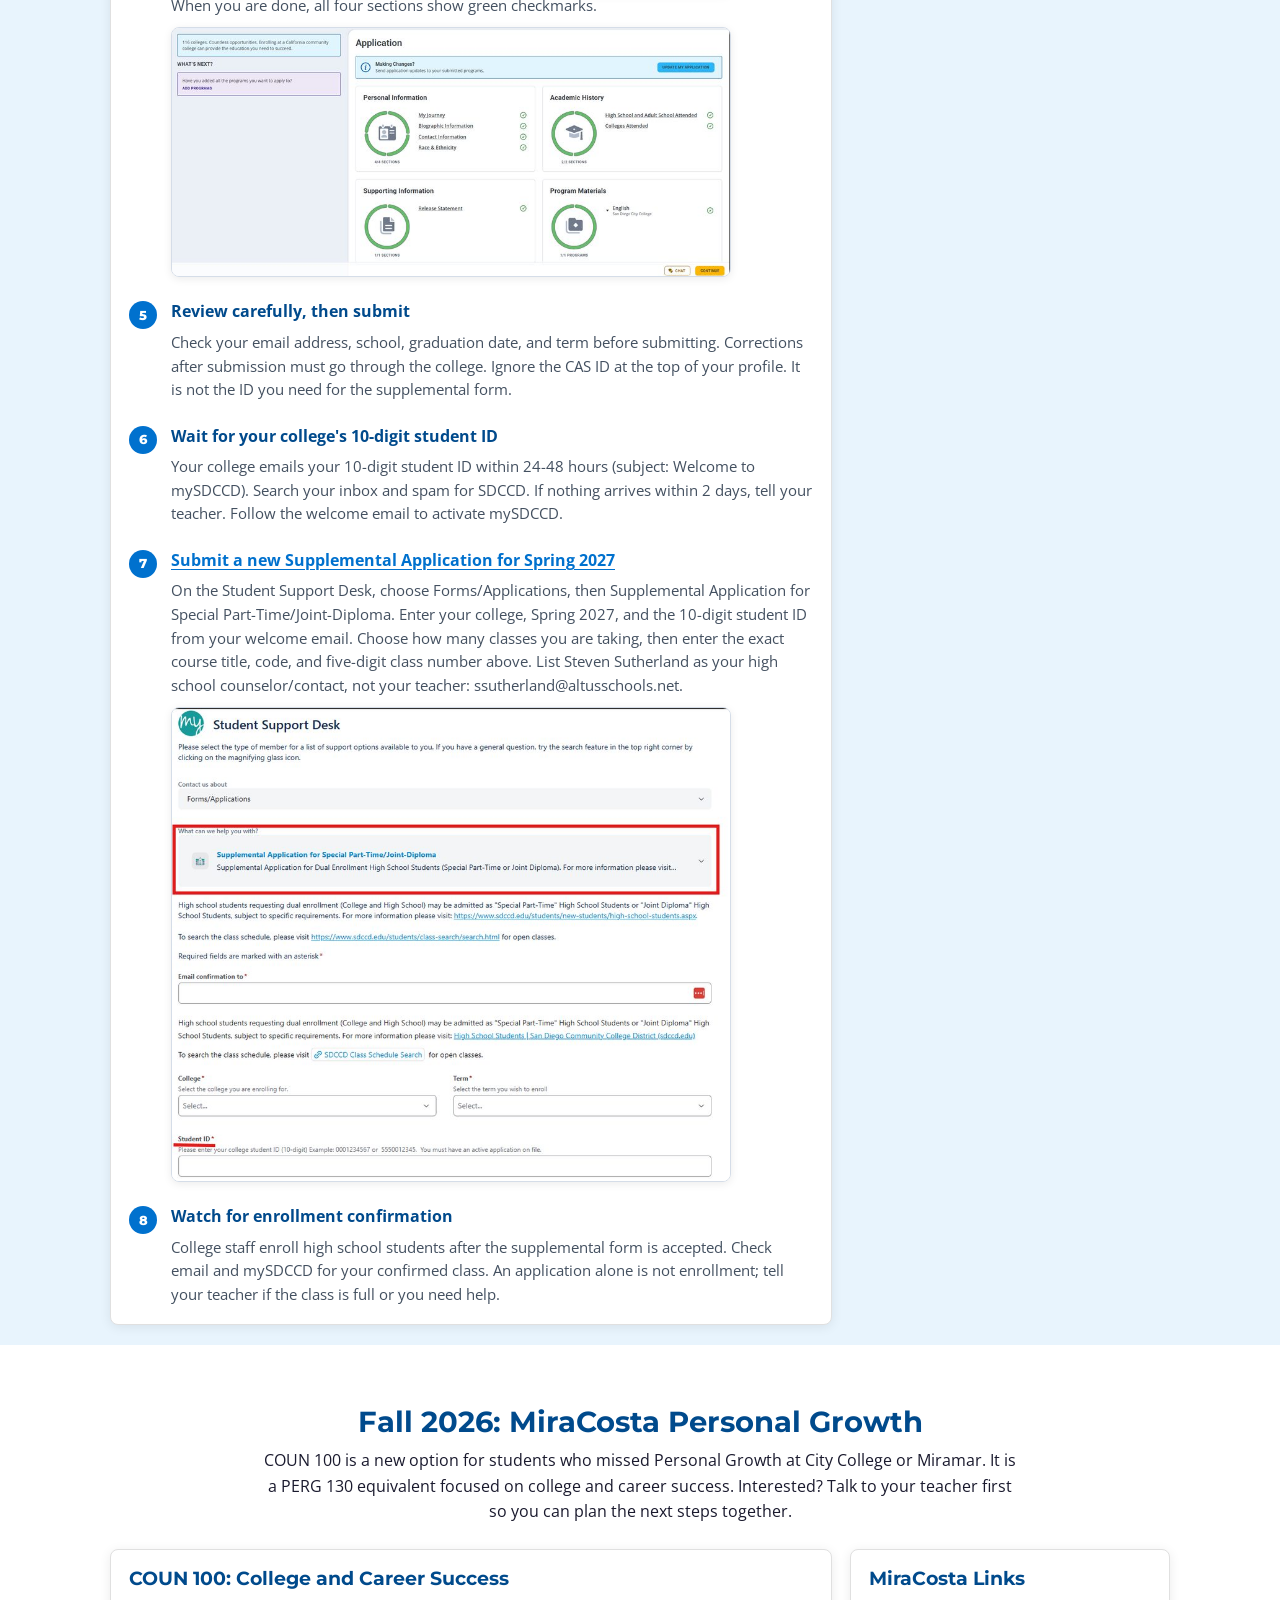
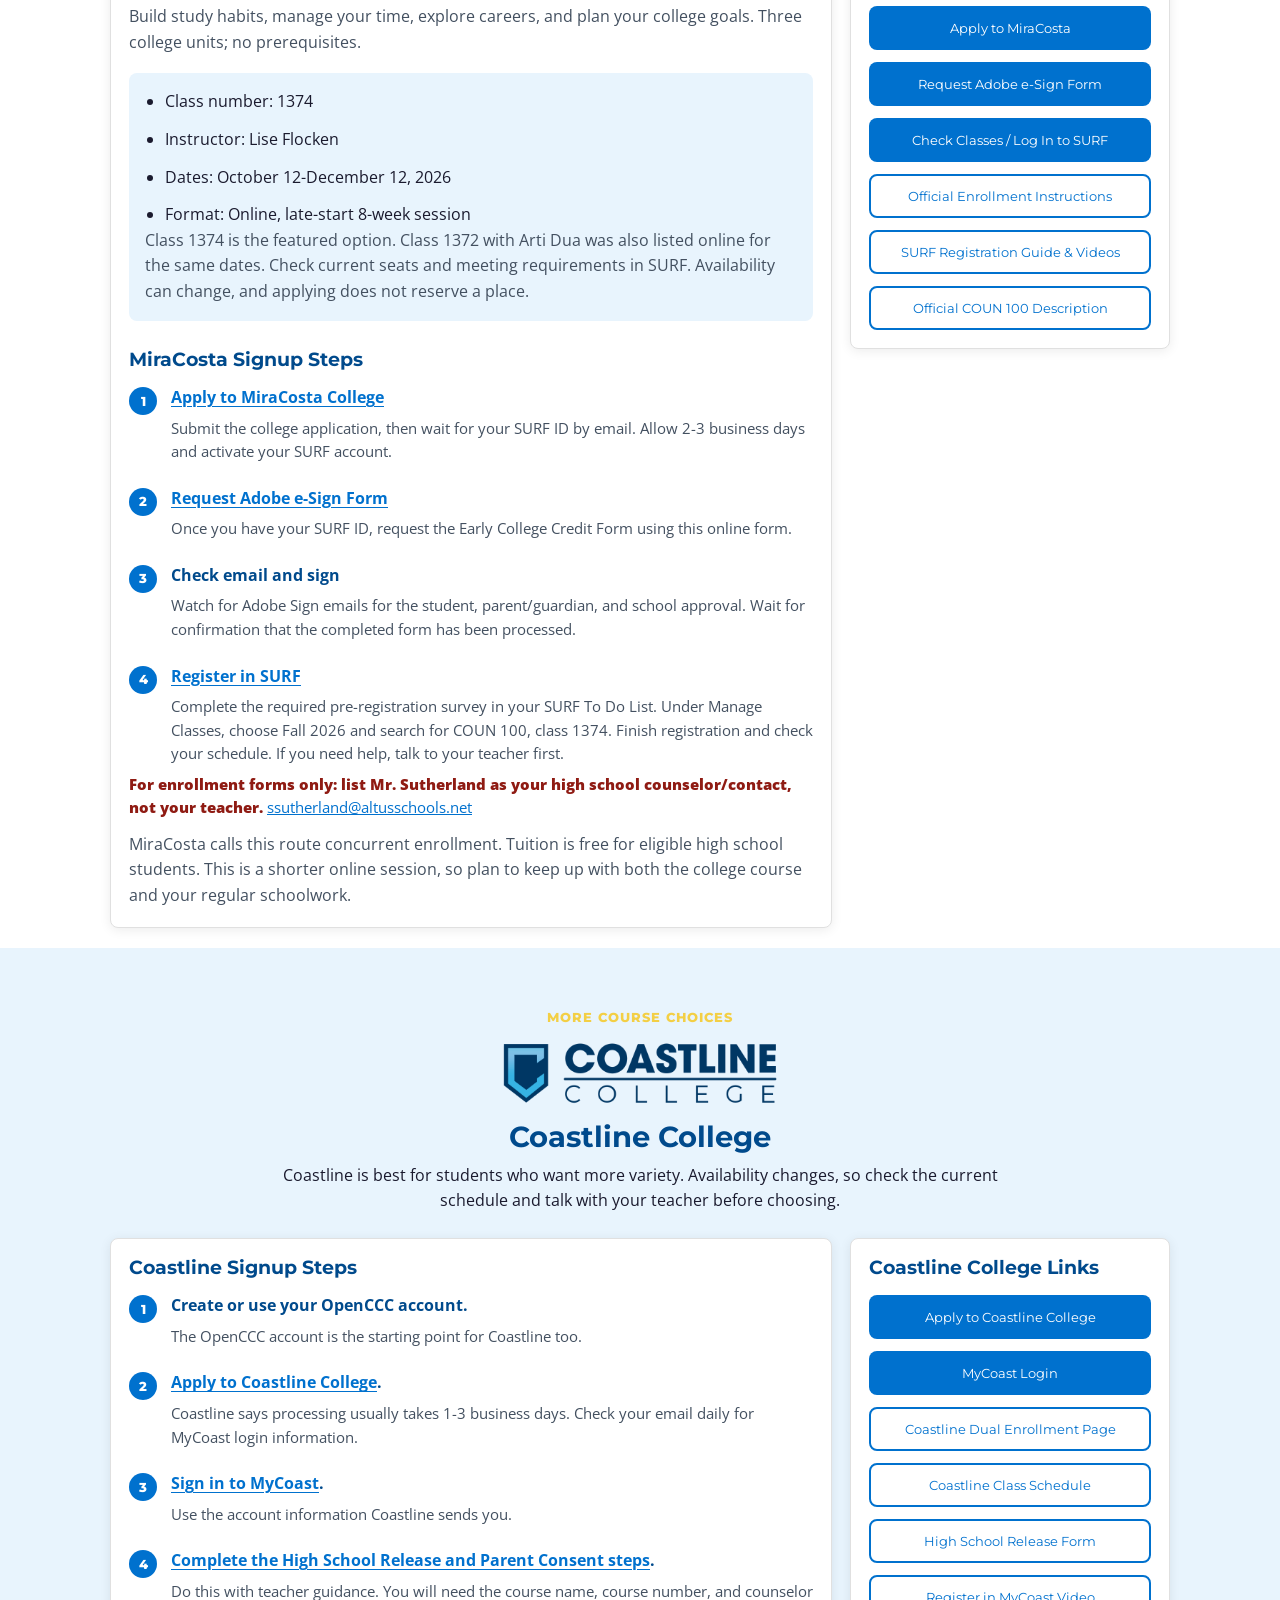
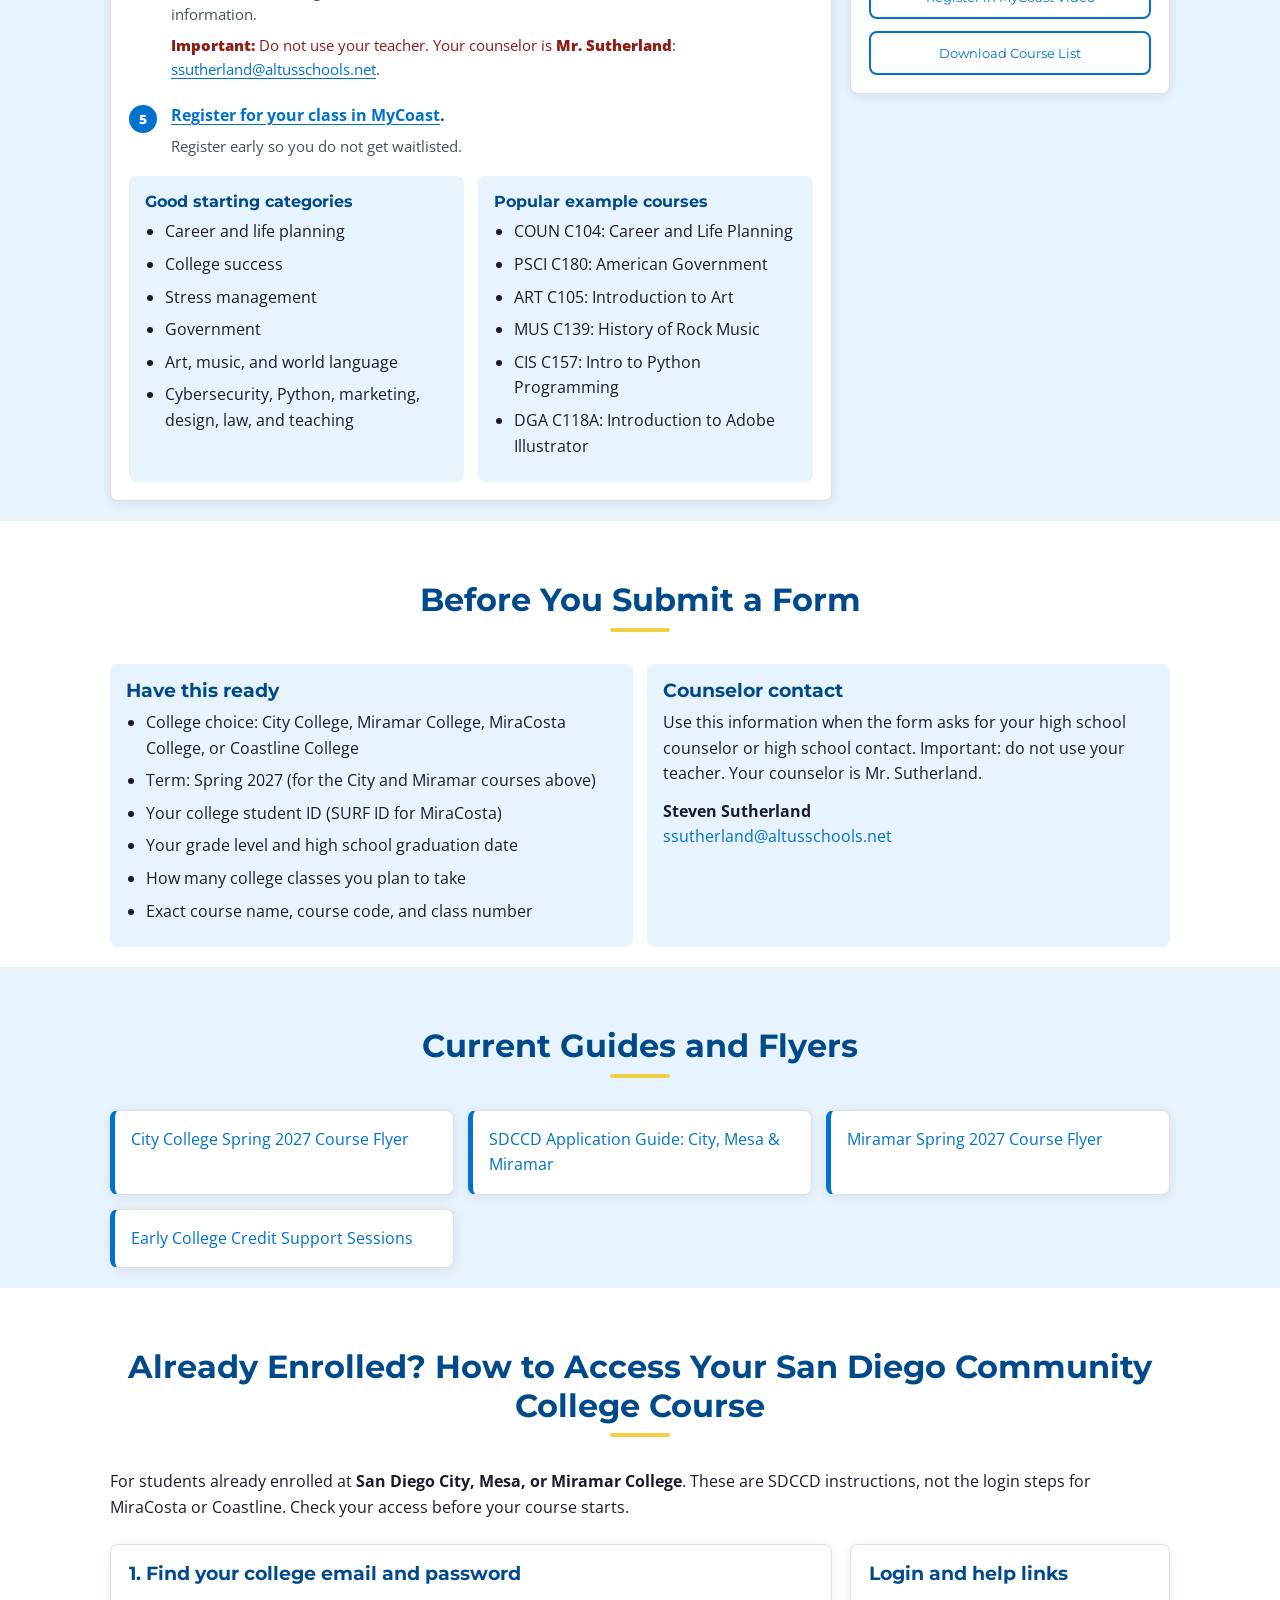
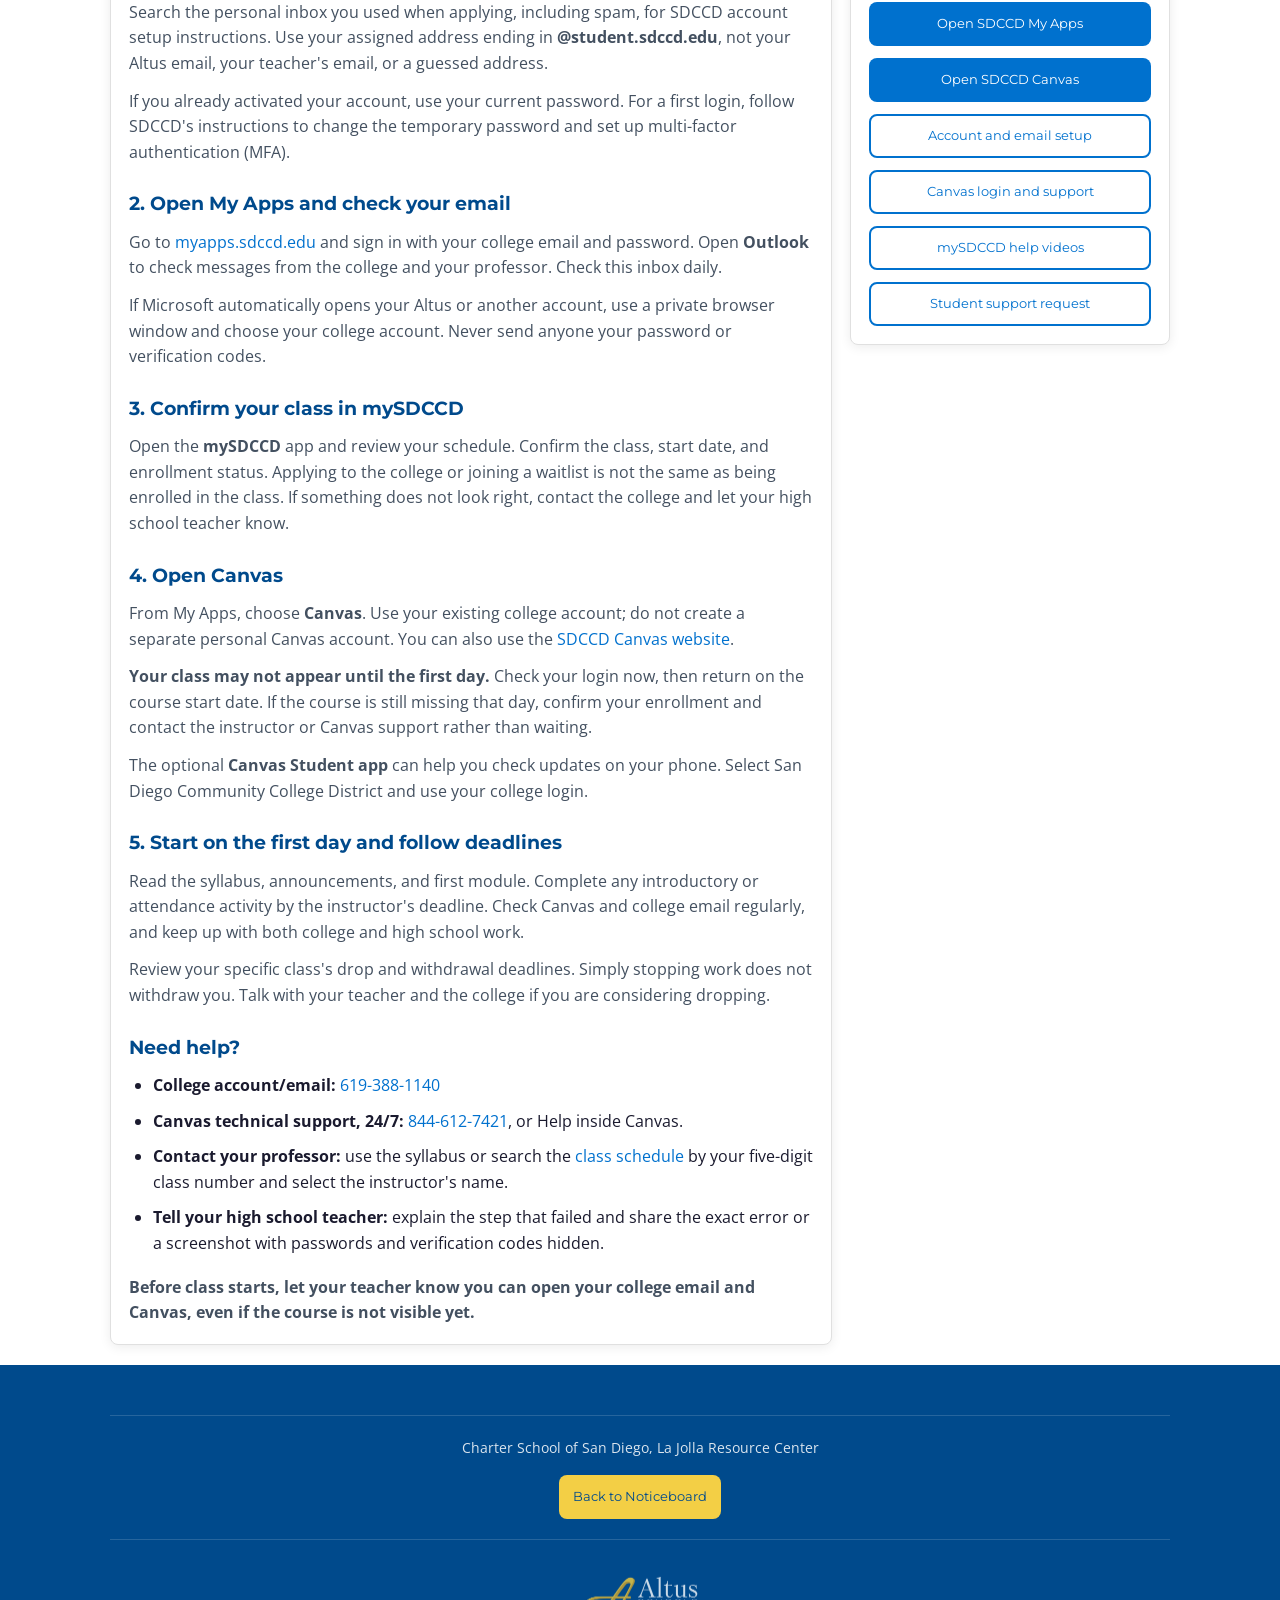
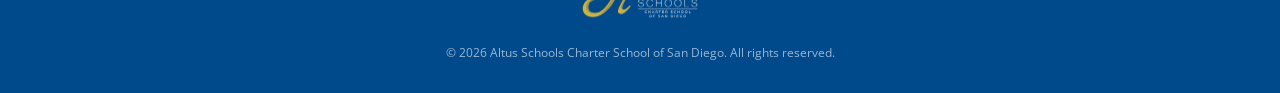
==== commit 9d3214fd: "Update SDCCD signup steps for the new CCCStart application Pick-any-program tip (PERG is not a progr" ====
--- a/dual-enrollment.html
+++ b/dual-enrollment.html
@@ -8,7 +8,7 @@
     <link rel="preconnect" href="https://fonts.googleapis.com">
     <link rel="preconnect" href="https://fonts.gstatic.com" crossorigin>
     <link href="https://fonts.googleapis.com/css2?family=Montserrat:wght@400;600;700;800&family=Open+Sans:wght@400;500;600;700&display=swap" rel="stylesheet">
-    <link rel="stylesheet" href="styles.css?v=20261014-10">
+    <link rel="stylesheet" href="styles.css?v=20261118-1">
 </head>
 <body class="dual-page">
     <header class="site-header" id="top">
@@ -161,7 +161,7 @@
         <section class="section section-alt" id="courses"><div class="container"><h2 class="section-heading">Spring 2027: Choose Your Course</h2><p class="dual-section-intro">Personal Growth at either City College or Miramar is a good first choice. Choose the college and dates that work for you. If you missed Personal Growth this fall, start signing up now. These online Spring 2027 courses come from the Altus flyers and counselor schedule. Applying does not reserve a seat.</p><h3 class="college-course-heading">City College: Online Courses</h3><div class="course-grid spring-course-grid"><article class="course-card course-card-recommended"><div class="course-card-top"><span class="course-college">City College</span></div><h3>Personal Growth Career &amp; Life Planning</h3><dl><div><dt>Course</dt><dd>PERG 130</dd></div><div><dt>Class number</dt><dd>52916 or 52917</dd></div><div><dt>Dates</dt><dd>February 1-March 27, 2027</dd></div><div><dt>Format</dt><dd>Online</dd></div><div><dt>High school credit equivalency</dt><dd>Pathway Exhibition + 1 Elective/CTE</dd></div></dl><p>Our first recommendation. If you missed Personal Growth this fall, start the signup process ASAP. Choose one section, 52916 or 52917, with your teacher.</p><div class="course-actions"><a href="#miramar" class="btn btn-primary">Start Signup Steps</a></div></article><article class="course-card"><div class="course-card-top"><span class="course-college">City College</span></div><h3>Reading &amp; Composition</h3><dl><div><dt>Course</dt><dd>ENGL C1000</dd></div><div><dt>Class number</dt><dd>52947</dd></div><div><dt>Dates</dt><dd>February 8-May 8, 2027</dd></div><div><dt>Format</dt><dd>Online</dd></div><div><dt>High school credit equivalency</dt><dd>Full year of high school English (2 semesters)</dd></div></dl><p>One 12-week online course counts for a full year of high school English (both semesters).</p><div class="course-actions"><a href="#miramar" class="btn btn-primary">Start Signup Steps</a></div></article><article class="course-card"><div class="course-card-top"><span class="course-college">City College</span></div><h3>American Political Development</h3><dl><div><dt>Course</dt><dd>POLI 121</dd></div><div><dt>Class number</dt><dd>52951</dd></div><div><dt>Dates</dt><dd>February 1-March 27, 2027</dd></div><div><dt>Format</dt><dd>Online</dd></div><div><dt>High school credit equivalency</dt><dd>Economics + 1 Elective</dd></div></dl><p>For students who have successfully completed POLS C1000 (Government), as directed by the Altus flyer. Ask your teacher first so the counselor can coordinate the limited Altus allocation.</p><div class="course-actions"><a href="#miramar" class="btn btn-primary">Start Signup Steps</a></div></article></div><h3 class="college-course-heading">Miramar College: Online Courses</h3><div class="course-grid spring-course-grid"><article class="course-card course-card-recommended"><div class="course-card-top"><span class="course-college">Miramar College</span></div><h3>Personal Growth Career &amp; Life Planning</h3><dl><div><dt>Course</dt><dd>PERG 130</dd></div><div><dt>Class number</dt><dd>55165</dd></div><div><dt>College units</dt><dd>3</dd></div><div><dt>Dates</dt><dd>February 8-May 8, 2027</dd></div><div><dt>High school credit equivalency</dt><dd>Pathway Exhibition + 1 Elective/CTE</dd></div></dl><p>Recommended first college course: explore your interests, career choices, goals, and time-management habits.</p><div class="course-actions"><a href="#miramar" class="btn btn-primary">Start Signup Steps</a></div></article><article class="course-card"><div class="course-card-top"><span class="course-college">Miramar College</span></div><h3>Academic Reading &amp; Writing</h3><dl><div><dt>Course</dt><dd>ENGL C1000</dd></div><div><dt>Class number</dt><dd>53809</dd></div><div><dt>College units</dt><dd>3</dd></div><div><dt>Dates</dt><dd>February 1-May 29, 2027</dd></div><div><dt>High school credit equivalency</dt><dd>Full year of high school English (2 semesters)</dd></div></dl><p>This online course counts for a full year of high school English (both semesters).</p><div class="course-actions"><a href="#miramar" class="btn btn-primary">Start Signup Steps</a></div></article></div><div class="dual-alert"><p>These classes are online. Confirm any required live meeting times and current availability with your teacher or Amanda before enrolling.</p><a href="https://www.sdccd.edu/students/class-search/search.html" class="btn btn-outline" target="_blank" rel="noopener">Check the SDCCD Class Schedule</a></div><div class="dual-more-options"><h3>Want something different?</h3><p>Other eligible courses may fit your interests or graduation plan. Ask your teacher to confirm the course, workload, and credit before applying. City, Mesa, MiraCosta, and Coastline follow their own course schedules.</p></div></div></section>
 
         <section class="section section-alt" id="city"><div class="container"><h2 class="section-heading">City College: How to Sign Up</h2><p>Choose City College and Spring 2027 in the application. Use PERG 130 class 52916 or 52917, ENGL C1000 class 52947, or teacher-approved POLI 121 class 52951 on the supplemental form. The district steps below also apply to Mesa and Miramar.</p><a href="#miramar" class="btn btn-outline">Use the Updated SDCCD Steps</a></div></section>
-<section class="section section-alt" id="miramar"><div class="container"><h2 class="section-heading">New SDCCD Signup Steps: City, Mesa &amp; Miramar</h2><div class="dual-alert"><h3>Already have an SDCCD student ID?</h3><p>If you applied or enrolled at City, Mesa, or Miramar less than a year ago and have your 10-digit ID, the updated Altus guide says you only need a new Supplemental Application. Skip to that step. If it was longer ago or you are unsure, check with Amanda or admissions before starting another application.</p></div><div class="college-layout"><div class="college-main"><ol class="dual-steps"><li><strong><a href="https://www.sdccd.edu/start/index.aspx" class="" target="_blank" rel="noopener">Start at SDCCD: choose your college</a></strong><span>Use the new CCCStart application through the SDCCD Start page. Sign in with your existing OpenCCC/CCCApply account if you have one; otherwise create an account.</span></li><li><strong><a href="https://mysdccd.atlassian.net/wiki/spaces/MYS/pages/3477798913/Getting+Started+at+SDCCD" class="" target="_blank" rel="noopener">Check your identity-verification requirements</a></strong><span>Requirements depend on your age and application. The statewide CCCStart FAQ says under-18 applications may reach the college without ID.me/DMV verification, but flagged applications still need review. Adults generally must verify. Follow your actual prompts; ask Amanda or admissions if you are held up.</span></li><li><strong><a href="https://mysdccd.atlassian.net/wiki/spaces/MYS/pages/3480256523/High+School+CCAP+Dual+Enrollment+Journey" class="" target="_blank" rel="noopener">Choose the high school journey and Spring 2027</a></strong><span>Select that you are currently in K-12, your grade when the class begins, and the goal of taking college classes while in high school. Choose the correct term/program and complete your personal information and academic history, including your actual school and expected graduation date.</span></li><li><strong>Review carefully, then submit</strong><span>Check your email address, school, grade, graduation date, and term before submitting. Corrections after submission must go through the college. Save your confirmation and CCCID; the CCCID is different from your 10-digit SDCCD student ID.</span></li><li><strong>Get your 10-digit SDCCD student ID</strong><span>Allow one business day for processing, according to the updated guide. Search your inbox and spam for SDCCD or Welcome to mySDCCD. If nothing arrives within a couple of days, tell your teacher. Follow the welcome email to activate mySDCCD.</span></li><li><strong><a href="https://mysdccd.atlassian.net/servicedesk/customer/portal/4/group/73/create/77" class="" target="_blank" rel="noopener">Submit a new Supplemental Application for Spring 2027</a></strong><span>Use your 10-digit student ID and the exact course title, code, and five-digit class number above. List Steven Sutherland as your high school counselor/contact, not your teacher: ssutherland@altusschools.net.</span></li><li><strong>Watch for enrollment confirmation</strong><span>College staff enroll high school students after the supplemental form is accepted. Check email and mySDCCD for your confirmed class. An application alone is not enrollment; tell your teacher if the class is full or you need help.</span></li></ol></div><aside class="college-links"><h3>Current Application Links</h3><a href="https://cccnext.jira.com/wiki/spaces/PD/pages/5125931009/Required+ID+Verification+Questions+Answered" target="_blank" rel="noopener" class="btn btn-outline">Official Identity Verification FAQ</a><a href="https://www.sdccd.edu/start/index.aspx" class="btn btn-outline" target="_blank" rel="noopener">Start the CCCStart Application</a><a href="https://mysdccd.atlassian.net/wiki/spaces/MYS/pages/3477798913/Getting+Started+at+SDCCD" class="btn btn-outline" target="_blank" rel="noopener">Account &amp; Identity Tutorial</a><a href="https://mysdccd.atlassian.net/wiki/spaces/MYS/pages/3480256523/High+School+CCAP+Dual+Enrollment+Journey" class="btn btn-outline" target="_blank" rel="noopener">High School Application Tutorial</a><a href="https://mysdccd.atlassian.net/servicedesk/customer/portal/4/group/73/create/77" class="btn btn-outline" target="_blank" rel="noopener">SDCCD Supplemental Application</a><a href="https://www.sdccd.edu/mysdccd/" class="btn btn-outline" target="_blank" rel="noopener">mySDCCD Account</a><a href="dual-enrollment/docs/sdccd-application-guide-spring-2027.pdf" class="btn btn-outline" target="_blank" rel="noopener">Download Updated SDCCD Guide</a><a href="dual-enrollment/docs/miramar-spring-2027-course-flyer.pdf" class="btn btn-outline" target="_blank" rel="noopener">Download Spring 2027 Course Flyer</a><a href="#support" class="btn btn-outline">Get Help Before Submitting</a></aside></div></div></section>
+<section class="section section-alt" id="miramar"><div class="container"><h2 class="section-heading">New SDCCD Signup Steps: City, Mesa &amp; Miramar</h2><div class="dual-alert"><h3>Already have an SDCCD student ID?</h3><p>If you applied or enrolled at City, Mesa, or Miramar less than a year ago and have your 10-digit ID, the updated Altus guide says you only need a new Supplemental Application. Skip to that step. If it was longer ago or you are unsure, check with Amanda or admissions before starting another application.</p></div><div class="college-layout"><div class="college-main"><ol class="dual-steps"><li><strong><a href="https://www.sdccd.edu/start/index.aspx" target="_blank" rel="noopener">Start at SDCCD: choose your college</a></strong><span>Use the new CCCStart application through the SDCCD Start page. Sign in with your existing OpenCCC/CCCApply account if you have one; otherwise create an account. The screens look different from past years because City, Mesa, and Miramar are the first colleges using CCCStart.</span></li><li><strong><a href="https://mysdccd.atlassian.net/wiki/spaces/MYS/pages/3477798913/Getting+Started+at+SDCCD" target="_blank" rel="noopener">Skip ID.me for now: click Verify Later</a></strong><span>If the application asks you to verify your identity with ID.me, click Verify Later at the bottom of the page. You can then decline verification and keep going. Save your username and password somewhere safe.</span></li><li><strong>Choose your college, Spring 2027, and any program</strong><span>&quot;Program&quot; means a major you are interested in, not your class. PERG 130 is not listed and you cannot search for it, so don't look for it. Pick anything that interests you, like English or Undeclared. You choose your actual class later on the supplemental form.</span><img class="step-shot" src="dual-enrollment/images/sdccd-1-program-pick-any.jpg" alt="CCCStart Program Materials screen showing English at San Diego City College selected" loading="lazy"></li><li><strong>Finish all four sections and click Save and Continue on each</strong><span>The application does not save automatically. For High School Attended, type San Diego as the city, start typing Altus, and pick ALTUS SCHOOLS CHARTER SCHOOL OF SAN DIEGO. Enter your own start date and expected graduation date. For Colleges Attended, choose I have not attended any colleges. Then complete the Release Statement.</span><img class="step-shot" src="dual-enrollment/images/sdccd-2-high-school-attended.jpg" alt="High School and Adult School Attended screen with Altus Schools Charter School of San Diego added" loading="lazy"><span>When you are done, all four sections show green checkmarks.</span><img class="step-shot" src="dual-enrollment/images/sdccd-3-all-sections-complete.jpg" alt="Application overview with Personal Information, Academic History, Supporting Information, and Program Materials all complete" loading="lazy"></li><li><strong>Review carefully, then submit</strong><span>Check your email address, school, graduation date, and term before submitting. Corrections after submission must go through the college. Ignore the CAS ID at the top of your profile. It is not the ID you need for the supplemental form.</span></li><li><strong>Wait for your college's 10-digit student ID</strong><span>Your college emails your 10-digit student ID within 24-48 hours (subject: Welcome to mySDCCD). Search your inbox and spam for SDCCD. If nothing arrives within 2 days, tell your teacher. Follow the welcome email to activate mySDCCD.</span></li><li><strong><a href="https://mysdccd.atlassian.net/servicedesk/customer/portal/4/group/73/create/77" target="_blank" rel="noopener">Submit a new Supplemental Application for Spring 2027</a></strong><span>On the Student Support Desk, choose Forms/Applications, then Supplemental Application for Special Part-Time/Joint-Diploma. Enter your college, Spring 2027, and the 10-digit student ID from your welcome email. Choose how many classes you are taking, then enter the exact course title, code, and five-digit class number above. List Steven Sutherland as your high school counselor/contact, not your teacher: ssutherland@altusschools.net.</span><img class="step-shot" src="dual-enrollment/images/sdccd-4-supplemental-application.jpg" alt="SDCCD Student Support Desk with the Supplemental Application for Special Part-Time/Joint-Diploma selected and the 10-digit Student ID field underlined" loading="lazy"></li><li><strong>Watch for enrollment confirmation</strong><span>College staff enroll high school students after the supplemental form is accepted. Check email and mySDCCD for your confirmed class. An application alone is not enrollment; tell your teacher if the class is full or you need help.</span></li></ol></div><aside class="college-links"><h3>Current Application Links</h3><a href="https://cccnext.jira.com/wiki/spaces/PD/pages/5125931009/Required+ID+Verification+Questions+Answered" target="_blank" rel="noopener" class="btn btn-outline">Official Identity Verification FAQ</a><a href="https://www.sdccd.edu/start/index.aspx" class="btn btn-outline" target="_blank" rel="noopener">Start the CCCStart Application</a><a href="https://mysdccd.atlassian.net/wiki/spaces/MYS/pages/3477798913/Getting+Started+at+SDCCD" class="btn btn-outline" target="_blank" rel="noopener">Account &amp; Identity Tutorial</a><a href="https://mysdccd.atlassian.net/wiki/spaces/MYS/pages/3480256523/High+School+CCAP+Dual+Enrollment+Journey" class="btn btn-outline" target="_blank" rel="noopener">High School Application Tutorial</a><a href="https://mysdccd.atlassian.net/servicedesk/customer/portal/4/group/73/create/77" class="btn btn-outline" target="_blank" rel="noopener">SDCCD Supplemental Application</a><a href="https://www.sdccd.edu/mysdccd/" class="btn btn-outline" target="_blank" rel="noopener">mySDCCD Account</a><a href="dual-enrollment/docs/sdccd-application-guide-spring-2027.pdf" class="btn btn-outline" target="_blank" rel="noopener">Download Updated SDCCD Guide</a><a href="dual-enrollment/docs/miramar-spring-2027-course-flyer.pdf" class="btn btn-outline" target="_blank" rel="noopener">Download Spring 2027 Course Flyer</a><a href="#support" class="btn btn-outline">Get Help Before Submitting</a></aside></div></div></section>
 <section class="section section-alt" id="miracosta-announcement" hidden></section>
         <section class="section" id="miracosta">
             <div class="container"><h2 class="section-heading">MiraCosta</h2><p><a href="https://miracosta.edu/admissions-and-aid/high-school-students/concurrent-enrollment/index.html">MiraCosta enrollment information</a></p></div>
@@ -294,6 +294,6 @@
             </div>
         </div>
     </footer>
-    <script src="dual-enrollment.js?v=20261014-10"></script>
+    <script src="dual-enrollment.js?v=20261118-1"></script>
 </body>
 </html>
--- a/styles.css
+++ b/styles.css
@@ -508,6 +508,16 @@
     }
 }
 
+.bulletin-card-christmas {
+    background: linear-gradient(120deg, #edf8ef 0%, #fff9f0 100%);
+    border-color: #b7d9bd;
+    border-left-color: #b52c3b;
+}
+
+.bulletin-card-christmas .bulletin-title {
+    color: #23643a;
+}
+
 .bulletin-card-compact {
     background: #f7fafc;
     padding: 12px 14px;
@@ -810,6 +820,10 @@
     box-shadow: var(--shadow);
 }
 
+.articulation-path { margin-top: 24px; }
+.articulation-path h4 { margin-bottom: 8px; color: #004A8C; }
+.articulation-path .accordion-links { margin-top: 12px; }
+
 /* Learning Period Pills */
 .lp-pills {
     display: flex;
@@ -1457,6 +1471,13 @@
 
 .field-trip-body {
     padding: 20px;
+}
+
+.field-trip-actions {
+    display: flex;
+    flex-wrap: wrap;
+    gap: 10px;
+    margin-top: 12px;
 }
 
 .field-trip-detail {
@@ -3520,3 +3541,15 @@
 .dual-page .course-card,
 .dual-page .ecc-support-services,
 .dual-page .ecc-support-option { min-width: 0; overflow-wrap: anywhere; }
+
+/* Walkthrough screenshots inside step lists */
+.dual-steps .step-shot {
+    display: block;
+    width: 100%;
+    max-width: 560px;
+    height: auto;
+    margin-top: 10px;
+    border: 1px solid #d5dde8;
+    border-radius: 8px;
+    box-shadow: 0 2px 8px rgba(0, 0, 0, 0.08);
+}
